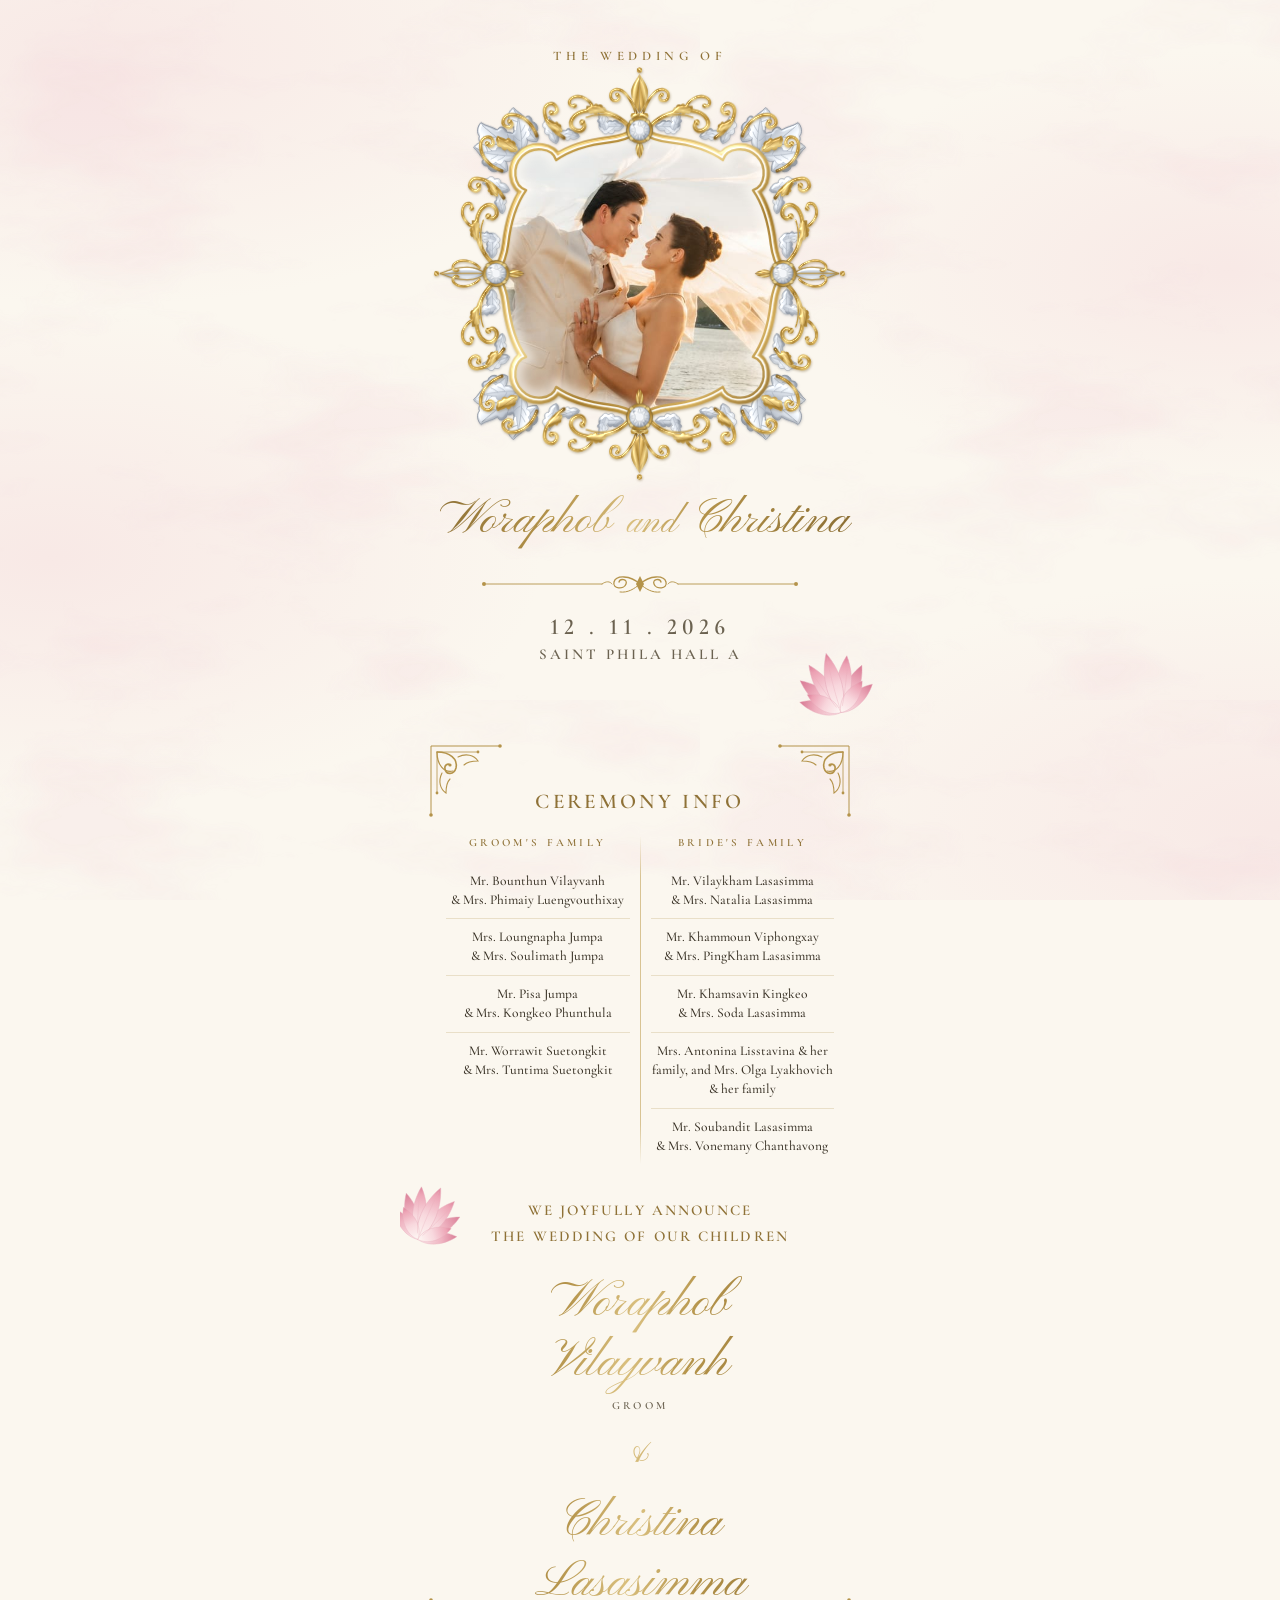
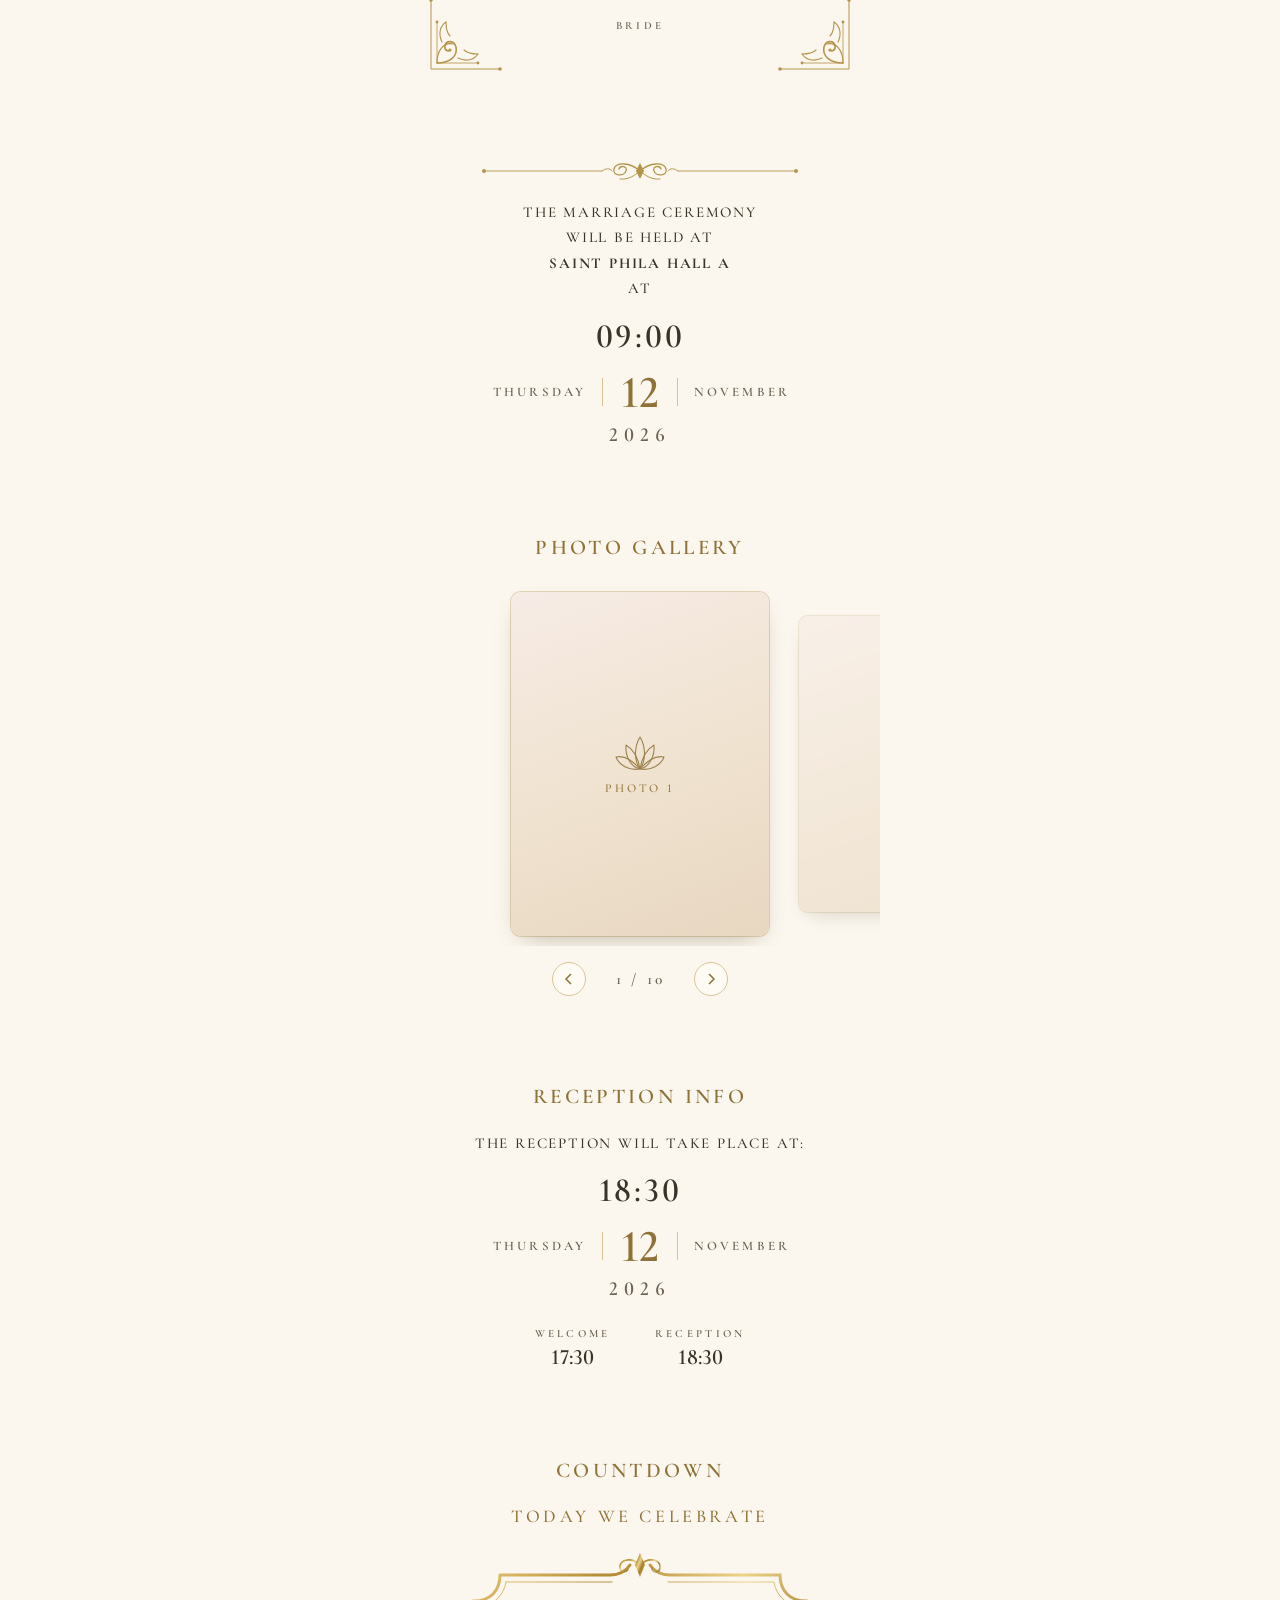
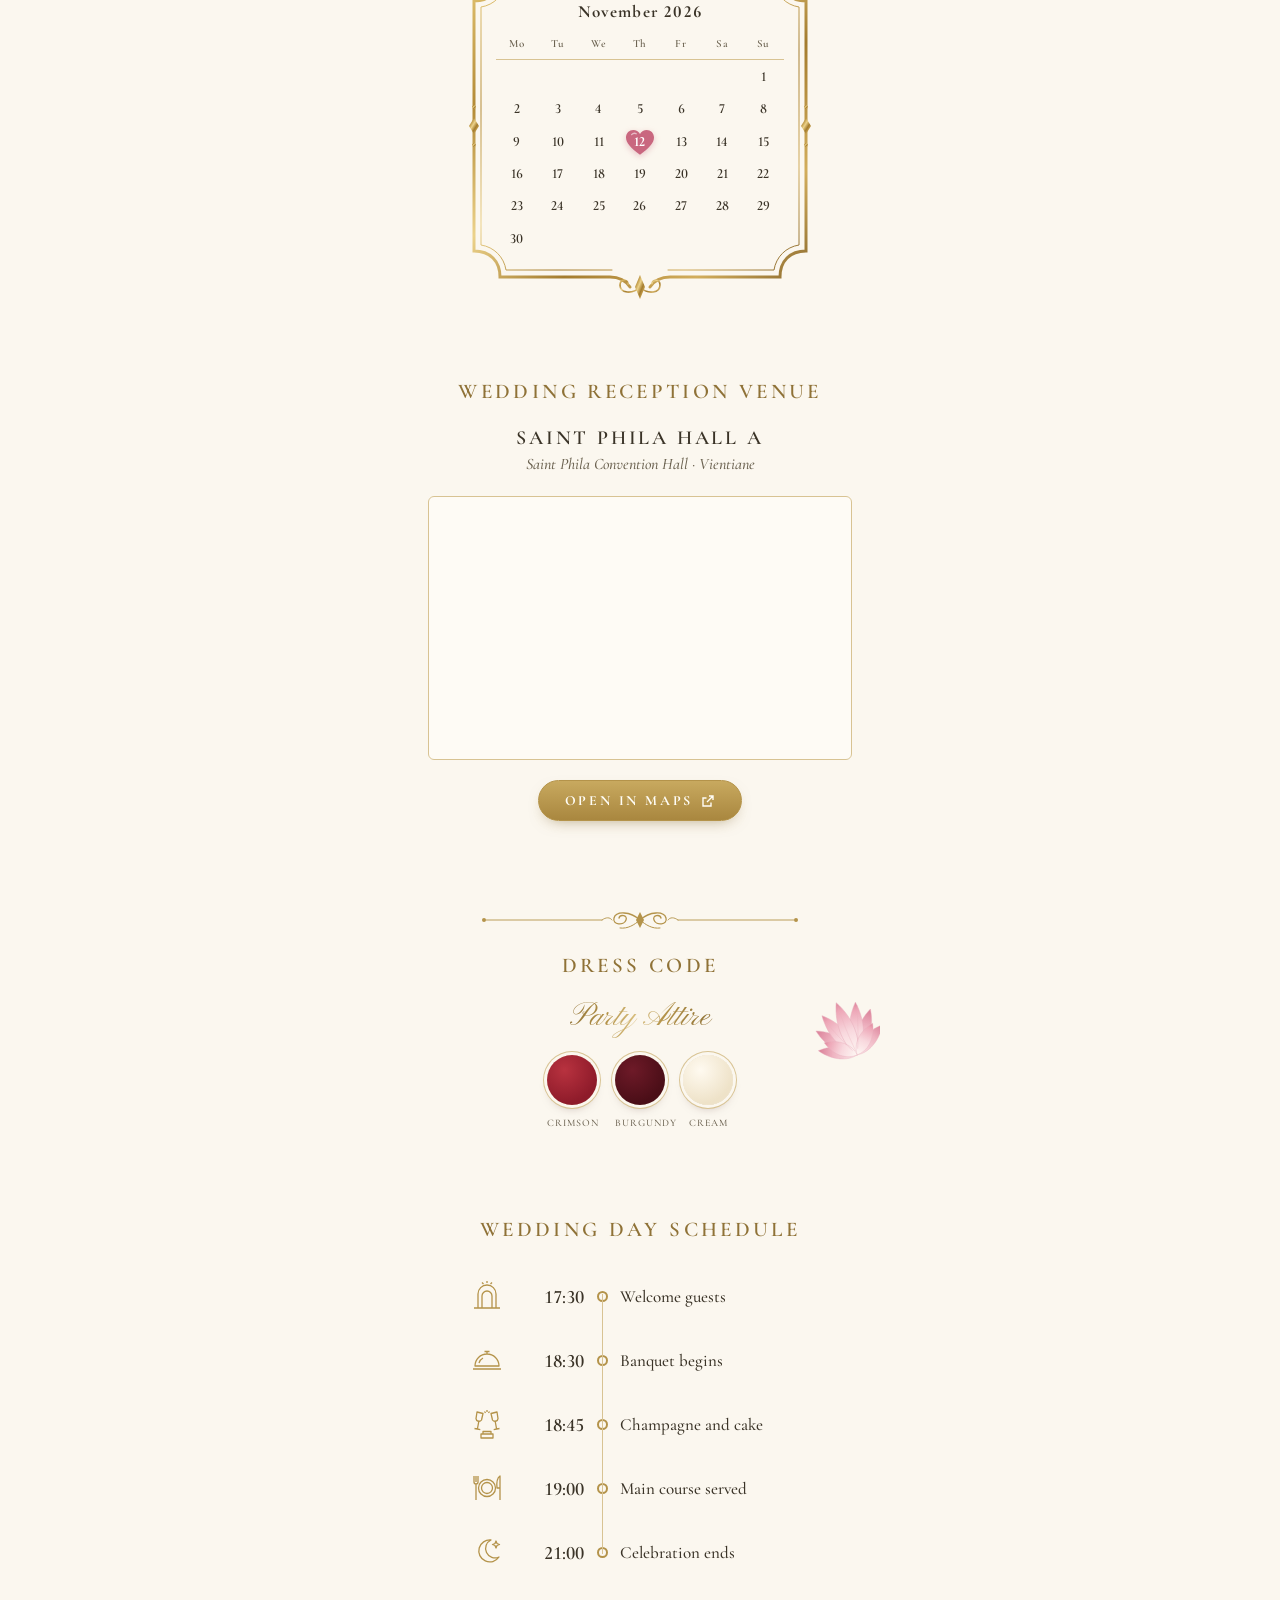
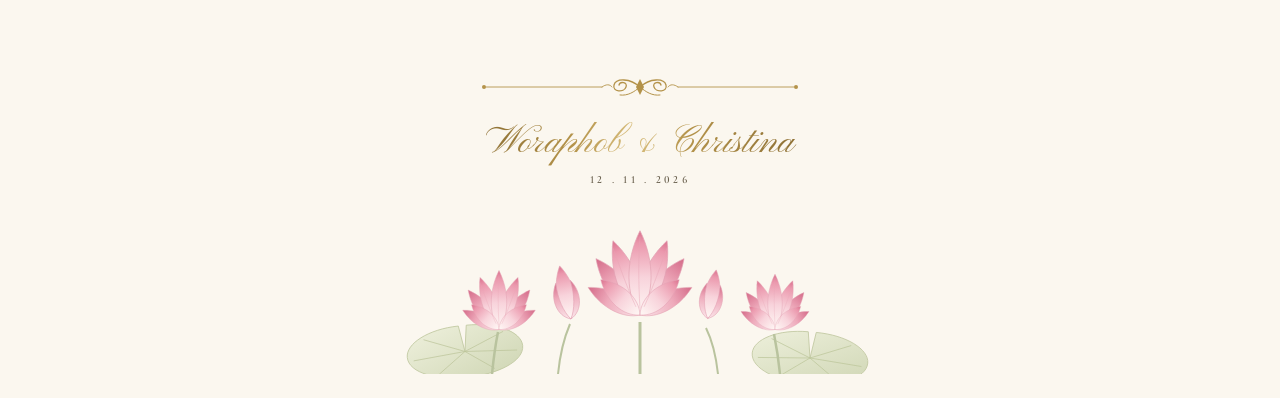
==== invitation.html @ e035a431 "Wedding e-invitation: 3D envelope landing page and invitation Co-Authored-By: Claude Opus 5.5 <norep" ====
<!DOCTYPE html>
<html lang="en">

<head>
  <meta charset="UTF-8">
  <meta name="viewport" content="width=device-width, initial-scale=1, viewport-fit=cover">
  <title>Woraphob &amp; Christina</title>
  <meta name="description"
    content="The wedding of Woraphob & Christina — Thursday, 12 November 2026, Saint Phila Hall A.">
  <link rel="preconnect" href="https://fonts.googleapis.com">
  <link rel="preconnect" href="https://fonts.gstatic.com" crossorigin>
  <link
    href="https://fonts.googleapis.com/css2?family=Pinyon+Script&family=Cormorant+Garamond:ital,wght@0,400;0,500;0,600;0,700;1,500&display=swap"
    rel="stylesheet">
  <style>
    /* =========================================================
     Palette — from the blueprint. To make the card pinker or
     calmer later, adjust the three --pink tokens only.
     ========================================================= */
    :root {
      --ivory: #fbf7ef;
      --gold: #b4934a;
      --gold-dark: #8f7237;
      --gold-light: #d8c393;
      --ink: #3a3327;
      --ink-soft: #6b6250;
      --hairline: #e9dfc8;
      --gem: #f3f1ec;

      --pink: #e7a3b3;
      /* lotus / heart accent */
      --pink-deep: #c9677f;
      --pink-wash: rgba(240, 196, 206, 0.28);
      /* background watercolor */

      --script: 'Pinyon Script', cursive;
      --serif: 'Cormorant Garamond', Georgia, serif;
      color-scheme: light;
    }

    * {
      box-sizing: border-box;
    }

    html {
      -webkit-text-size-adjust: 100%;
    }

    html,
    body {
      margin: 0;
      padding: 0;
    }

    body {
      font-family: var(--serif);
      font-weight: 500;
      font-variant-numeric: lining-nums;
      color: var(--ink);
      background-color: var(--ivory);
      /* faint pink marble / watercolor */
      background-image:
        radial-gradient(60% 40% at 8% 6%, var(--pink-wash), transparent 70%),
        radial-gradient(50% 35% at 96% 30%, var(--pink-wash), transparent 70%),
        radial-gradient(55% 40% at 4% 62%, var(--pink-wash), transparent 70%),
        radial-gradient(60% 40% at 100% 92%, var(--pink-wash), transparent 70%),
        url("data:image/svg+xml,%3Csvg xmlns='http://www.w3.org/2000/svg' width='700' height='700'%3E%3Cfilter id='m'%3E%3CfeTurbulence type='fractalNoise' baseFrequency='.0045 .011' numOctaves='5' seed='11'/%3E%3CfeColorMatrix values='0 0 0 0 .86 0 0 0 0 .62 0 0 0 0 .68 0 0 0 -3.2 1.62'/%3E%3C/filter%3E%3Crect width='100%25' height='100%25' filter='url(%23m)' opacity='.22'/%3E%3C/svg%3E");
      background-attachment: fixed;
      overflow-x: hidden;
    }

    .card {
      position: relative;
      width: 100%;
      max-width: 480px;
      margin: 0 auto;
      padding: calc(40px + env(safe-area-inset-top, 0px)) 20px calc(24px + env(safe-area-inset-bottom, 0px));
      text-align: center;
      overflow: hidden;
    }

    section {
      position: relative;
      padding: 44px 0;
    }

    p {
      margin: 0;
    }

    /* ---------- shared type ---------- */
    .sec-title {
      margin: 0 0 22px;
      font-family: var(--serif);
      font-weight: 600;
      font-size: clamp(18px, 5.2vw, 21px);
      letter-spacing: 0.16em;
      text-transform: uppercase;
      color: var(--gold-dark);
    }

    .script {
      font-family: var(--script);
      font-weight: 400;
      color: var(--gold-dark);
      background: linear-gradient(100deg, #8a6d33 0%, #b4934a 30%, #d9bf7e 48%, #b4934a 64%, #8a6d33 100%);
      -webkit-background-clip: text;
      background-clip: text;
      -webkit-text-fill-color: transparent;
      padding: 0.08em 0.25em;
      /* room for swashes so they aren't clipped */
    }

    .label {
      font-size: 11px;
      font-weight: 600;
      letter-spacing: 0.3em;
      text-transform: uppercase;
      color: var(--ink-soft);
    }

    .body-caps {
      font-size: 15px;
      line-height: 1.7;
      letter-spacing: 0.12em;
      text-transform: uppercase;
      color: var(--ink);
    }

    /* ---------- ornament: divider ---------- */
    .divider {
      display: block;
      width: min(100%, 320px);
      height: 22px;
      margin: 18px auto;
      color: var(--gold);
    }

    /* ---------- lotus decorations ---------- */
    .lotus {
      position: absolute;
      pointer-events: none;
      z-index: 0;
    }

    section>*:not(.lotus) {
      position: relative;
      z-index: 1;
    }

    /* =========================================================
     1. HERO
     ========================================================= */
    .hero {
      padding-top: 8px;
      padding-bottom: 36px;
    }

    .eyebrow {
      font-size: 13px;
      font-weight: 600;
      letter-spacing: 0.36em;
      color: var(--gold-dark);
      margin-bottom: 6px;
    }

    .frame-wrap {
      position: relative;
      width: min(96%, 420px);
      margin: 0 auto;
      aspect-ratio: 1 / 1;
    }

    .frame-svg {
      display: block;
      width: 100%;
      height: 100%;
      overflow: visible;
    }

    .hero-names {
      margin: 10px 0 0;
      font-size: clamp(30px, 8.7vw, 48px);
      line-height: 1.25;
      white-space: nowrap;
    }

    .hero-names .and {
      font-size: 0.78em;
      padding: 0 0.1em;
    }

    .hero-date {
      font-size: 23px;
      font-weight: 600;
      letter-spacing: 0.22em;
      color: var(--ink-soft);
    }

    .hero-venue {
      margin-top: 4px;
      font-size: 15px;
      font-weight: 600;
      letter-spacing: 0.2em;
      color: var(--ink-soft);
    }

    /* =========================================================
     2. CEREMONY INFO
     ========================================================= */
    .framed {
      position: relative;
      padding: 46px 18px 40px;
    }

    .framed .corner {
      position: absolute;
      width: 74px;
      height: 74px;
      color: var(--gold);
    }

    .framed .corner.tl {
      top: 0;
      left: 0;
    }

    .framed .corner.tr {
      top: 0;
      right: 0;
      transform: scaleX(-1);
    }

    .framed .corner.bl {
      bottom: 0;
      left: 0;
      transform: scaleY(-1);
    }

    .framed .corner.br {
      bottom: 0;
      right: 0;
      transform: scale(-1, -1);
    }

    .parents {
      display: grid;
      grid-template-columns: 1fr 1px 1fr;
      gap: 0 10px;
      text-align: center;
      margin-top: 6px;
    }

    .parents .rule {
      background: linear-gradient(transparent, var(--gold-light) 12%, var(--gold-light) 88%, transparent);
    }

    .parents .side-label {
      margin-bottom: 14px;
      color: var(--gold-dark);
    }

    .parents ul {
      list-style: none;
      margin: 0;
      padding: 0;
    }

    .parents li {
      font-size: 13.5px;
      line-height: 1.4;
      color: var(--ink);
      padding: 9px 0;
    }

    .parents li+li {
      border-top: 1px solid var(--hairline);
    }

    .announce {
      margin: 34px auto 6px;
      max-width: 300px;
      font-size: 15px;
      font-weight: 600;
      letter-spacing: 0.14em;
      line-height: 1.7;
      color: var(--gold-dark);
    }

    .couple-name {
      display: inline-block;
      margin-top: 14px;
      font-size: clamp(38px, 11vw, 50px);
      line-height: 1.2;
    }

    .couple-role {
      margin-top: 2px;
    }

    .couple-amp {
      display: block;
      margin: 16px 0 0;
      font-size: 40px;
      line-height: 1;
    }

    /* =========================================================
     3 & 5. CEREMONY / RECEPTION TIMES
     ========================================================= */
    .big-time {
      margin: 14px 0 12px;
      font-size: 34px;
      font-weight: 600;
      letter-spacing: 0.08em;
      color: var(--ink);
      font-variant-numeric: lining-nums;
    }

    .date-row {
      display: grid;
      grid-template-columns: 1fr auto 1fr;
      align-items: center;
      max-width: 320px;
      margin: 0 auto;
    }

    .date-row .dow,
    .date-row .mon {
      font-size: 13px;
      font-weight: 600;
      letter-spacing: 0.24em;
      color: var(--ink-soft);
      padding: 6px 0;
    }

    .date-row .dow {
      text-align: right;
      padding-right: 16px;
      border-right: 1px solid var(--gold-light);
    }

    .date-row .mon {
      text-align: left;
      padding-left: 16px;
      border-left: 1px solid var(--gold-light);
    }

    .date-row .day {
      font-size: 46px;
      font-weight: 600;
      line-height: 1;
      padding: 0 18px;
      color: var(--gold-dark);
    }

    .year {
      margin-top: 8px;
      font-size: 20px;
      font-weight: 600;
      letter-spacing: 0.3em;
      color: var(--ink-soft);
    }

    .mini-sched {
      display: flex;
      justify-content: center;
      gap: 44px;
      margin-top: 26px;
    }

    .mini-sched .t {
      margin-top: 4px;
      font-size: 22px;
      font-weight: 600;
      color: var(--ink);
    }

    /* =========================================================
     4. PHOTO GALLERY
     ========================================================= */
    .gallery {
      --sw: min(60vw, 270px);
      margin: 0 -20px;
    }

    .g-track {
      display: flex;
      overflow-x: auto;
      scroll-snap-type: x mandatory;
      padding: 10px calc(50% - var(--sw) / 2);
      scrollbar-width: none;
      -webkit-overflow-scrolling: touch;
    }

    .g-track::-webkit-scrollbar {
      display: none;
    }

    .g-slide {
      flex: 0 0 var(--sw);
      scroll-snap-align: center;
      padding: 0 6px;
      transition: transform 0.25s ease-out, opacity 0.25s ease-out;
      will-change: transform;
    }

    .g-photo {
      position: relative;
      aspect-ratio: 3 / 4;
      border-radius: 10px;
      overflow: hidden;
      background: linear-gradient(160deg, #f7ece6 0%, #efe2cf 55%, #e8d7c1 100%);
      box-shadow: 0 10px 24px -12px rgba(90, 70, 30, 0.45), 0 0 0 1px rgba(180, 147, 74, 0.35);
    }

    .g-photo img {
      position: absolute;
      inset: 0;
      width: 100%;
      height: 100%;
      object-fit: cover;
    }

    .g-ph {
      position: absolute;
      inset: 0;
      display: flex;
      flex-direction: column;
      align-items: center;
      justify-content: center;
      gap: 8px;
      color: var(--gold-dark);
      font-size: 12px;
      letter-spacing: 0.24em;
      text-transform: uppercase;
    }

    .g-ph svg {
      width: 54px;
      height: 40px;
      opacity: 0.85;
    }

    .g-nav {
      display: flex;
      align-items: center;
      justify-content: center;
      gap: 22px;
      margin-top: 16px;
    }

    .g-count {
      min-width: 64px;
      font-size: 15px;
      font-weight: 600;
      letter-spacing: 0.18em;
      color: var(--ink-soft);
      font-variant-numeric: tabular-nums;
    }

    .g-btn {
      width: 34px;
      height: 34px;
      border-radius: 50%;
      border: 1px solid var(--gold-light);
      background: rgba(255, 253, 248, 0.7);
      color: var(--gold-dark);
      display: inline-flex;
      align-items: center;
      justify-content: center;
      cursor: pointer;
      padding: 0;
    }

    .g-btn:hover {
      border-color: var(--gold);
    }

    .g-btn svg {
      width: 14px;
      height: 14px;
    }

    /* =========================================================
     6. COUNTDOWN + CALENDAR
     ========================================================= */
    .countdown {
      display: flex;
      justify-content: center;
      gap: 10px;
      margin: 4px 0 34px;
    }

    .countdown .unit {
      position: relative;
      min-width: 66px;
      padding: 12px 4px 10px;
      border: 1px solid var(--gold-light);
      background: rgba(255, 253, 248, 0.65);
    }

    .countdown .unit::before,
    .countdown .unit::after {
      content: "";
      position: absolute;
      width: 7px;
      height: 7px;
      border: 1px solid var(--gold);
    }

    .countdown .unit::before {
      top: -3px;
      left: -3px;
      border-width: 1px 0 0 1px;
    }

    .countdown .unit::after {
      bottom: -3px;
      right: -3px;
      border-width: 0 1px 1px 0;
    }

    .countdown .num {
      font-size: 30px;
      font-weight: 600;
      line-height: 1.1;
      color: var(--ink);
      font-variant-numeric: tabular-nums lining-nums;
    }

    .countdown .unit .label {
      font-size: 10px;
      letter-spacing: 0.2em;
      margin-top: 2px;
    }

    .countdown-done {
      font-size: 18px;
      letter-spacing: 0.2em;
      color: var(--gold-dark);
    }

    .cal-frame {
      position: relative;
      width: min(100%, 360px);
      margin: 0 auto;
      aspect-ratio: 360 / 330;
    }

    .cal-frame>svg {
      position: absolute;
      inset: 0;
      width: 100%;
      height: 100%;
      overflow: visible;
    }

    .cal {
      position: absolute;
      inset: 12% 10% 11%;
      display: flex;
      flex-direction: column;
    }

    .cal-month {
      font-size: 17px;
      font-weight: 700;
      letter-spacing: 0.08em;
      color: var(--ink);
      margin-bottom: 6px;
    }

    .cal-grid {
      flex: 1;
      display: grid;
      grid-template-columns: repeat(7, 1fr);
      grid-auto-rows: 1fr;
      align-items: center;
      font-size: 14px;
      font-weight: 600;
      color: var(--ink);
      font-variant-numeric: lining-nums;
    }

    .cal-grid .dh {
      font-size: 11px;
      letter-spacing: 0.06em;
      color: var(--ink-soft);
      align-self: stretch;
      display: flex;
      align-items: center;
      justify-content: center;
      border-bottom: 1.5px solid var(--gold-light);
    }

    .cal-grid .d {
      position: relative;
      line-height: 1;
      z-index: 0;
    }

    .cal-grid .d.wed {
      color: #fff;
      font-weight: 700;
    }

    .cal-grid .d.wed svg {
      position: absolute;
      left: 50%;
      top: 50%;
      width: 30px;
      height: 28px;
      transform: translate(-50%, -48%);
      z-index: -1;
      filter: drop-shadow(0 2px 3px rgba(201, 103, 127, 0.35));
    }

    /* =========================================================
     7. VENUE
     ========================================================= */
    .venue-name {
      font-size: 20px;
      font-weight: 600;
      letter-spacing: 0.14em;
      color: var(--ink);
    }

    .venue-sub {
      margin-top: 4px;
      font-size: 16px;
      color: var(--ink-soft);
      font-style: italic;
    }

    .map {
      position: relative;
      margin: 22px auto 0;
      padding: 6px;
      border: 1px solid var(--gold-light);
      background: rgba(255, 253, 248, 0.7);
      border-radius: 6px;
    }

    .map iframe {
      display: block;
      width: 100%;
      height: 250px;
      border: 0;
      border-radius: 3px;
      filter: saturate(0.85) sepia(0.08);
    }

    .btn {
      display: inline-flex;
      align-items: center;
      gap: 8px;
      margin-top: 20px;
      padding: 11px 26px;
      border-radius: 999px;
      border: 1px solid var(--gold);
      background: linear-gradient(180deg, #c8a95f, #a9873f);
      color: #fffdf6;
      font-family: var(--serif);
      font-size: 14px;
      font-weight: 700;
      letter-spacing: 0.2em;
      text-transform: uppercase;
      text-decoration: none;
      box-shadow: 0 6px 16px -8px rgba(120, 90, 30, 0.6);
    }

    .btn svg {
      width: 14px;
      height: 14px;
    }

    .btn:hover {
      filter: brightness(1.05);
    }

    /* =========================================================
     8. DRESS CODE
     ========================================================= */
    .attire {
      display: inline-block;
      font-size: 32px;
      margin-top: -6px;
    }

    .swatches {
      display: flex;
      justify-content: center;
      gap: 18px;
      margin-top: 16px;
    }

    .swatch {
      width: 50px;
      height: 50px;
      border-radius: 50%;
      box-shadow: 0 0 0 3px var(--ivory), 0 0 0 4px var(--gold-light), 0 6px 12px -6px rgba(60, 20, 20, 0.5);
    }

    .swatch-names {
      display: flex;
      justify-content: center;
      gap: 18px;
      margin-top: 12px;
    }

    .swatch-names span {
      width: 50px;
      font-size: 10px;
      letter-spacing: 0.1em;
      color: var(--ink-soft);
      text-transform: uppercase;
    }

    /* =========================================================
     9. SCHEDULE
     ========================================================= */
    .timeline {
      list-style: none;
      margin: 8px auto 0;
      padding: 0;
      max-width: 340px;
      position: relative;
    }

    .timeline::before {
      content: "";
      position: absolute;
      left: 132px;
      top: 30px;
      bottom: 30px;
      width: 1px;
      background: var(--gold-light);
    }

    .timeline li {
      display: grid;
      grid-template-columns: 44px 70px 36px 1fr;
      align-items: center;
      min-height: 64px;
      text-align: left;
    }

    .timeline .ico {
      width: 34px;
      height: 34px;
      color: var(--gold);
    }

    .timeline .tm {
      font-size: 19px;
      font-weight: 600;
      color: var(--ink);
      text-align: right;
      font-variant-numeric: lining-nums tabular-nums;
    }

    .timeline .dot {
      justify-self: center;
      width: 11px;
      height: 11px;
      border-radius: 50%;
      background: var(--ivory);
      border: 2px solid var(--gold);
      box-shadow: 0 0 0 3px var(--ivory);
    }

    .timeline .what {
      font-size: 17px;
      line-height: 1.25;
      color: var(--ink);
    }

    /* =========================================================
     FOOTER
     ========================================================= */
    .closing {
      padding: 30px 0 0;
    }

    .closing .script {
      display: inline-block;
      font-size: 38px;
    }

    .closing .foot-date {
      margin-top: 2px;
    }

    .lotus-row {
      display: block;
      width: calc(100% + 40px);
      margin: 18px -20px 0;
      height: auto;
    }

    /* =========================================================
     Load-in motion: frame draws in, then names fade up.
     ========================================================= */
    .band-draw {
      stroke-dasharray: 1;
      stroke-dashoffset: 1;
      animation: draw 1.7s cubic-bezier(.55, .1, .35, 1) 0.2s forwards;
    }

    .fr-photo {
      opacity: 0;
      animation: fadeIn 1s ease-out 0.9s forwards;
    }

    .fr-orn,
    .fr-silver {
      opacity: 0;
      transform-origin: 210px 210px;
      animation: ornIn 1.1s cubic-bezier(.2, .7, .3, 1) 1.2s forwards;
    }

    .fr-gems {
      opacity: 0;
      animation: fadeIn 0.8s ease-out 1.7s forwards;
    }

    .eyebrow {
      opacity: 0;
      animation: fadeIn 1s ease-out 0.1s forwards;
    }

    .hero-names {
      opacity: 0;
      animation: riseIn 1.1s ease-out 2.1s forwards;
    }

    .hero .divider,
    .hero-date,
    .hero-venue {
      opacity: 0;
      animation: riseIn 1s ease-out 2.45s forwards;
    }

    @keyframes draw {
      to {
        stroke-dashoffset: 0;
      }
    }

    @keyframes fadeIn {
      to {
        opacity: 1;
      }
    }

    @keyframes ornIn {
      from {
        opacity: 0;
        transform: scale(0.965);
      }

      to {
        opacity: 1;
        transform: scale(1);
      }
    }

    @keyframes riseIn {
      from {
        opacity: 0;
        transform: translateY(12px);
      }

      to {
        opacity: 1;
        transform: none;
      }
    }

    @media (prefers-reduced-motion: reduce) {

      .band-draw,
      .fr-photo,
      .fr-orn,
      .fr-silver,
      .fr-gems,
      .eyebrow,
      .hero-names,
      .hero .divider,
      .hero-date,
      .hero-venue {
        animation: none !important;
        opacity: 1 !important;
        stroke-dashoffset: 0 !important;
        transform: none !important;
      }

      .g-slide {
        transition: none;
      }
    }

    @media (min-width: 481px) {
      .card {
        padding-left: 28px;
        padding-right: 28px;
      }

      .gallery {
        margin: 0 -28px;
      }

      .lotus-row {
        width: calc(100% + 56px);
        margin: 18px -28px 0;
      }
    }
  </style>
</head>

<body>

  <!-- ============ Shared SVG symbols ============ -->
  <svg width="0" height="0" style="position:absolute" aria-hidden="true" focusable="false">
    <defs>
      <linearGradient id="gGold" x1="0" y1="0" x2="1" y2="1">
        <stop offset="0" stop-color="#e6c877" />
        <stop offset=".22" stop-color="#b38a36" />
        <stop offset=".42" stop-color="#ecd28a" />
        <stop offset=".62" stop-color="#a47c2e" />
        <stop offset=".82" stop-color="#d2ad5c" />
        <stop offset="1" stop-color="#86652a" />
      </linearGradient>
      <linearGradient id="gPetal" x1="0" y1="1" x2="0" y2="0">
        <stop offset="0" stop-color="#fff8f5" />
        <stop offset=".45" stop-color="#f8d3db" />
        <stop offset=".85" stop-color="#eb98ad" />
        <stop offset="1" stop-color="#d9708d" />
      </linearGradient>
      <linearGradient id="gPetalBack" x1="0" y1="1" x2="0" y2="0">
        <stop offset="0" stop-color="#fbe6ea" />
        <stop offset=".6" stop-color="#eeaabb" />
        <stop offset="1" stop-color="#d46a88" />
      </linearGradient>
      <linearGradient id="gPad" x1="0" y1="0" x2="1" y2="1">
        <stop offset="0" stop-color="#eef0dc" />
        <stop offset="1" stop-color="#cfd6b4" />
      </linearGradient>

      <path id="petal" d="M0 0 C-17 -20 -19 -58 0 -92 C19 -58 17 -20 0 0 Z" />

      <!-- Pink lotus flower, base at (0,0) -->
      <symbol id="lotus" viewBox="-110 -120 220 130" overflow="visible">
        <g stroke="#e3a2b3" stroke-width=".8">
          <use href="#petal" fill="url(#gPetalBack)" transform="rotate(-62) scale(.8 .78)" />
          <use href="#petal" fill="url(#gPetalBack)" transform="rotate(62) scale(.8 .78)" />
          <use href="#petal" fill="url(#gPetalBack)" transform="rotate(-38) scale(.9 .95)" />
          <use href="#petal" fill="url(#gPetalBack)" transform="rotate(38) scale(.9 .95)" />
          <use href="#petal" fill="url(#gPetal)" transform="rotate(-20) scale(.95 1.05)" />
          <use href="#petal" fill="url(#gPetal)" transform="rotate(20) scale(.95 1.05)" />
          <use href="#petal" fill="url(#gPetal)" transform="scale(1 1.12)" />
          <use href="#petal" fill="url(#gPetal)" transform="rotate(-48) scale(.85 .7)" />
          <use href="#petal" fill="url(#gPetal)" transform="rotate(48) scale(.85 .7)" />
        </g>
        <g fill="none" stroke="#e7a6b6" stroke-width=".7" opacity=".8">
          <path d="M0 -8 C-2 -40 -2 -70 0 -96" />
          <path d="M-5 -10 C-18 -38 -26 -64 -34 -84" />
          <path d="M5 -10 C18 -38 26 -64 34 -84" />
        </g>
      </symbol>

      <!-- Lotus bud -->
      <symbol id="bud" viewBox="-30 -80 60 84" overflow="visible">
        <path d="M0 0 C-15 -16 -16 -48 0 -74 C16 -48 15 -16 0 0 Z" fill="url(#gPetal)" stroke="#e3a2b3"
          stroke-width=".8" />
        <path d="M0 0 C-19 -8 -22 -34 -10 -52 C-12 -30 -8 -12 0 0 Z" fill="url(#gPetalBack)" stroke="#e3a2b3"
          stroke-width=".8" />
        <path d="M0 0 C19 -8 22 -34 10 -52 C12 -30 8 -12 0 0 Z" fill="url(#gPetalBack)" stroke="#e3a2b3"
          stroke-width=".8" />
      </symbol>

      <!-- Lotus pad -->
      <symbol id="pad" viewBox="-60 -30 120 60" overflow="visible">
        <path d="M0 0 L4 -26 C34 -26 58 -14 58 0 C58 16 30 26 0 26 C-30 26 -58 16 -58 0 C-58 -14 -34 -26 -4 -26 Z"
          fill="url(#gPad)" stroke="#bfc79f" stroke-width=".8" />
        <g stroke="#bcc59a" stroke-width=".7" fill="none">
          <path d="M0 0 L40 -16 M0 0 L52 4 M0 0 L28 20 M0 0 L-28 20 M0 0 L-52 4 M0 0 L-40 -16" />
        </g>
      </symbol>

      <!-- Section corner flourish (top-left orientation) -->
      <symbol id="corner" viewBox="0 0 74 74">
        <g fill="none" stroke="currentColor" stroke-linecap="round">
          <path d="M3 72 V3 H72" stroke-width="1" />
          <path d="M9 50 V9 H50" stroke-width=".8" />
          <path d="M9 9 C22 9 30 16 28 25 C26 32 18 32 17 26 C16 22 20 20 22 22" stroke-width="1.6" />
          <path d="M9 9 C9 22 16 30 25 28" stroke-width="1.2" />
          <path d="M30 14 C38 10 46 12 50 18 C46 18 40 18 36 22" stroke-width="1.1" />
          <path d="M14 30 C10 38 12 46 18 50 C18 46 18 40 22 36" stroke-width="1.1" />
        </g>
        <g fill="currentColor">
          <circle cx="72" cy="3" r="1.8" />
          <circle cx="3" cy="72" r="1.8" />
          <circle cx="50" cy="9" r="1.4" />
          <circle cx="9" cy="50" r="1.4" />
          <circle cx="22" cy="22" r="1.6" />
        </g>
      </symbol>

      <!-- Divider with central knot ornament -->
      <symbol id="divider" viewBox="0 0 320 22">
        <g fill="none" stroke="currentColor" stroke-linecap="round">
          <path d="M6 11 H122" stroke-width=".9" />
          <path d="M198 11 H314" stroke-width=".9" />
          <path d="M160 11 C150 2 136 2 134 9 C132 16 144 17 146 11 C148 6 140 5 139 9" stroke-width="1.3" />
          <path d="M160 11 C170 2 184 2 186 9 C188 16 176 17 174 11 C172 6 180 5 181 9" stroke-width="1.3" />
          <path d="M160 11 C154 16 148 20 140 19" stroke-width="1" />
          <path d="M160 11 C166 16 172 20 180 19" stroke-width="1" />
          <path d="M122 11 C126 8 130 8 132 11" stroke-width=".9" />
          <path d="M198 11 C194 8 190 8 188 11" stroke-width=".9" />
        </g>
        <g fill="currentColor">
          <path d="M160 3 L164 11 L160 19 L156 11 Z" />
          <circle cx="4" cy="11" r="2" />
          <circle cx="316" cy="11" r="2" />
        </g>
      </symbol>

      <!-- Placeholder lotus line icon -->
      <symbol id="lotusLine" viewBox="0 0 54 40">
        <g fill="none" stroke="currentColor" stroke-width="1.1" stroke-linejoin="round">
          <path d="M27 36 C21 28 21 14 27 4 C33 14 33 28 27 36 Z" />
          <path d="M27 36 C18 34 12 24 13 12 C20 16 25 24 27 36" />
          <path d="M27 36 C36 34 42 24 41 12 C34 16 29 24 27 36" />
          <path d="M27 36 C16 38 6 32 3 24 C12 22 20 28 27 36" />
          <path d="M27 36 C38 38 48 32 51 24 C42 22 34 28 27 36" />
        </g>
      </symbol>

      <symbol id="heart" viewBox="0 0 32 30">
        <path
          d="M16 28 C6 21 1 15 1 9.5 C1 4.8 4.6 1.5 8.8 1.5 C11.8 1.5 14.4 3.2 16 5.8 C17.6 3.2 20.2 1.5 23.2 1.5 C27.4 1.5 31 4.8 31 9.5 C31 15 26 21 16 28 Z"
          fill="var(--pink-deep)" />
        <path d="M7 6.5 C8.5 5 10.5 4.8 12 5.6" fill="none" stroke="#fff" stroke-opacity=".55" stroke-width="1.4"
          stroke-linecap="round" />
      </symbol>
    </defs>
  </svg>

  <main class="card">

    <!-- ================= 1. HEADER ================= -->
    <section class="hero" aria-label="The wedding of Woraphob and Christina">
      <p class="eyebrow">THE WEDDING OF</p>

      <div class="frame-wrap">
        <svg class="frame-svg" viewBox="0 0 420 420" role="img"
          aria-label="Woraphob and Christina in an ornate gold frame">
          <defs>
            <radialGradient id="gStone" cx=".38" cy=".32" r=".75">
              <stop offset="0" stop-color="#ffffff" />
              <stop offset=".35" stop-color="#eef1f5" />
              <stop offset=".72" stop-color="#bfc6cf" />
              <stop offset="1" stop-color="#858e9b" />
            </radialGradient>
            <linearGradient id="gSilver" x1="0" y1="0" x2="0" y2="1">
              <stop offset="0" stop-color="#f7f8fa" />
              <stop offset=".35" stop-color="#d3d8de" />
              <stop offset="1" stop-color="#8f97a3" />
            </linearGradient>

            <!-- metallic bevel for the gold -->
            <filter id="fGold" x="-15%" y="-15%" width="130%" height="130%" color-interpolation-filters="sRGB">
              <feGaussianBlur in="SourceAlpha" stdDeviation="1" result="blur" />
              <feSpecularLighting in="blur" surfaceScale="2.4" specularConstant=".9" specularExponent="22"
                lighting-color="#fffae6" result="spec">
                <feDistantLight azimuth="235" elevation="48" />
              </feSpecularLighting>
              <feComposite in="spec" in2="SourceAlpha" operator="in" result="specIn" />
              <feComposite in="SourceGraphic" in2="specIn" operator="arithmetic" k1="0" k2="1" k3=".45" k4="0"
                result="lit" />
              <feDropShadow in="lit" dx=".5" dy="1.2" stdDeviation="1" flood-color="#6a4e1c" flood-opacity=".38" />
            </filter>
            <filter id="fSilver" x="-15%" y="-15%" width="130%" height="130%" color-interpolation-filters="sRGB">
              <feGaussianBlur in="SourceAlpha" stdDeviation=".9" result="blur" />
              <feSpecularLighting in="blur" surfaceScale="2" specularConstant=".8" specularExponent="14"
                lighting-color="#ffffff" result="spec">
                <feDistantLight azimuth="235" elevation="50" />
              </feSpecularLighting>
              <feComposite in="spec" in2="SourceAlpha" operator="in" result="specIn" />
              <feComposite in="SourceGraphic" in2="specIn" operator="arithmetic" k1="0" k2="1" k3=".35" k4="0"
                result="lit" />
              <feDropShadow in="lit" dx=".4" dy="1" stdDeviation=".9" flood-color="#5d6470" flood-opacity=".3" />
            </filter>
            <filter id="fGlow" x="-10%" y="-10%" width="120%" height="120%">
              <feGaussianBlur stdDeviation="5" />
            </filter>

            <!-- photo opening: four arches with pointed peaks, joined by diagonal lobes -->
            <path id="pOpen" pathLength="1"
              d="M210,64 C202,69 192,73 180,74.5 C158,77 138,83 124,93 C120,80 100,78 89,89 C78,100 80,120 93,124 C83,138 77,158 74.5,180 C73,192 69,202 64,210 C69,218 73,228 74.5,240 C77,262 83,282 93,296 C80,300 78,320 89,331 C100,342 120,340 124,327 C138,337 158,343 180,345.5 C192,347 202,351 210,356 C218,351 228,347 240,345.5 C262,343 282,337 296,327 C300,340 320,342 331,331 C342,320 340,300 327,296 C337,282 343,262 345.5,240 C347,228 351,218 356,210 C351,202 347,192 345.5,180 C343,158 337,138 327,124 C340,120 342,100 331,89 C320,78 300,80 296,93 C282,83 262,77 240,74.5 C228,73 218,69 210,64 Z" />
            <clipPath id="clipOpen">
              <path
                d="M210,64 C202,69 192,73 180,74.5 C158,77 138,83 124,93 C120,80 100,78 89,89 C78,100 80,120 93,124 C83,138 77,158 74.5,180 C73,192 69,202 64,210 C69,218 73,228 74.5,240 C77,262 83,282 93,296 C80,300 78,320 89,331 C100,342 120,340 124,327 C138,337 158,343 180,345.5 C192,347 202,351 210,356 C218,351 228,347 240,345.5 C262,343 282,337 296,327 C300,340 320,342 331,331 C342,320 340,300 327,296 C337,282 343,262 345.5,240 C347,228 351,218 356,210 C351,202 347,192 345.5,180 C343,158 337,138 327,124 C340,120 342,100 331,89 C320,78 300,80 296,93 C282,83 262,77 240,74.5 C228,73 218,69 210,64 Z" />
            </clipPath>

            <!-- acanthus leaf, base at 0,0 pointing +x -->
            <path id="pLeaf"
              d="M0,0 C4,-8 10,-12 16,-10 C16,-16 22,-19 27,-15 C29,-20 36,-20 38,-15 C42,-15 46,-10 46,-5 C40,-4 36,0 30,1 C32,5 28,9 22,6 C20,10 12,10 10,5 C6,6 2,4 0,0 Z" />
            <g id="leafS">
              <use href="#pLeaf" fill="url(#gSilver)" stroke="#8b93a0" stroke-width=".8" />
              <path
                d="M3,0 C14,-3 28,-5 44,-6 M16,-3 C18,-7 22,-10 25,-12 M26,-4 C29,-8 32,-11 35,-13 M14,-1 C16,2 18,4 21,5"
                fill="none" stroke="#858d99" stroke-width=".8" />
            </g>
            <g id="leafG">
              <use href="#pLeaf" fill="url(#gGold)" />
              <path d="M3,0 C14,-3 28,-5 44,-6" fill="none" stroke="#8a6b2f" stroke-width=".8" />
            </g>

            <!-- brilliant-cut stone in a gold setting -->
            <symbol id="gem" viewBox="-14 -14 28 28">
              <circle r="12.6" fill="url(#gGold)" stroke="#7a5f28" stroke-width=".6" />
              <g fill="#e7cf8c" stroke="#7a5f28" stroke-width=".4">
                <circle cx="7.6" cy="-7.6" r="2.3" />
                <circle cx="-7.6" cy="-7.6" r="2.3" />
                <circle cx="7.6" cy="7.6" r="2.3" />
                <circle cx="-7.6" cy="7.6" r="2.3" />
              </g>
              <circle r="9.8" fill="url(#gStone)" stroke="#6f7784" stroke-width=".5" />
              <path
                d="M9.6 0L4.25 1.76L6.79 6.79L1.76 4.25L0 9.6L-1.76 4.25L-6.79 6.79L-4.25 1.76L-9.6 0L-4.25 -1.76L-6.79 -6.79L-1.76 -4.25L0 -9.6L1.76 -4.25L6.79 -6.79L4.25 -1.76Z"
                fill="#ffffff" fill-opacity=".55" stroke="#8e96a2" stroke-width=".35" />
              <polygon points="4.25,1.76 1.76,4.25 -1.76,4.25 -4.25,1.76 -4.25,-1.76 -1.76,-4.25 1.76,-4.25 4.25,-1.76"
                fill="#f4f6f9" stroke="#9aa2ad" stroke-width=".4" />
              <g stroke="#ffffff" stroke-width=".4" stroke-opacity=".9">
                <path
                  d="M4.25 1.76L8.87 3.67M1.76 4.25L3.67 8.87M-1.76 4.25L-3.67 8.87M-4.25 1.76L-8.87 3.67M-4.25 -1.76L-8.87 -3.67M-1.76 -4.25L-3.67 -8.87M1.76 -4.25L3.67 -8.87M4.25 -1.76L8.87 -3.67" />
              </g>
              <path d="M3 5.5 L7 2 L5 7 Z M-6 -3 L-3 -6 L-7 -6 Z" fill="#7d8694" fill-opacity=".45" />
              <path d="M-3.4 -7.2 L-2.7 -4.6 L-0.2 -3.9 L-2.7 -3.2 L-3.4 -0.6 L-4.1 -3.2 L-6.6 -3.9 L-4.1 -4.6 Z"
                fill="#fff" />
            </symbol>

            <!-- ===== one quadrant of silver filigree (top-left), mirrored into four ===== -->
            <g id="silverQuad">
              <g transform="translate(210 210)">
                <g id="silverHalf">
                  <use href="#leafS" transform="translate(-106 -136) rotate(-118) scale(.92)" />
                  <use href="#leafS" transform="translate(-86 -134) rotate(-97) scale(.62)" />
                  <use href="#leafS" transform="translate(-16 -152) rotate(188) scale(.56)" />
                  <use href="#leafS" transform="translate(-62 -141) rotate(-156) scale(.5)" />
                  <use href="#leafS" transform="translate(-34 -148) rotate(-122) scale(.46) scale(1 -1)" />
                </g>
                <use href="#silverHalf" transform="matrix(0 1 1 0 0 0)" />
                <use href="#leafS" transform="translate(-124 -124) rotate(-135) scale(1.1)" />
                <use href="#leafS" transform="translate(-127 -121) rotate(-166) scale(.72)" />
                <use href="#leafS" transform="translate(-121 -127) rotate(-104) scale(.72) scale(1 -1)" />
                <!-- side tip spear (upper half; mirrored below) -->
                <path d="M-160 0 C-167 -8 -184 -9.5 -206 0 Z" fill="url(#gSilver)" stroke="#b08d44"
                  stroke-width="1.1" />
              </g>
            </g>

            <!-- ===== one quadrant of gold scrollwork (top-left), mirrored into four ===== -->
            <g id="goldQuad">
              <g transform="translate(210 210)">
                <g id="goldHalf" fill="none" stroke="url(#gGold)" stroke-linecap="round">
                  <!-- S1: large C-scroll sweeping from the gem and curling onto the band -->
                  <path
                    d="M-12 -153 C-22 -163 -38 -170 -54 -168 C-70 -166 -76 -153 -66 -148 C-58 -145 -54 -153 -59 -156"
                    stroke-width="4.2" />
                  <path d="M-20 -159 C-32 -165 -46 -165 -55 -161" stroke-width="1.4" />
                  <!-- S2: tendril curling up -->
                  <path d="M-46 -168 C-50 -179 -60 -185 -68 -182 C-75 -179 -73 -171 -67 -173" stroke-width="3" />
                  <!-- S3: scroll above the lobe -->
                  <path
                    d="M-78 -140 C-88 -146 -97 -156 -98 -166 C-99 -175 -90 -178 -86 -172 C-83 -167 -88 -163 -91 -166"
                    stroke-width="3.6" />
                  <!-- S4: curl beside the diagonal (pairs with its mirror) -->
                  <path
                    d="M-106 -142 C-110 -154 -120 -164 -132 -164 C-142 -164 -144 -152 -136 -151 C-131 -150 -130 -156 -134 -157"
                    stroke-width="3.4" />
                  <g fill="url(#gGold)" stroke="none">
                    <circle cx="-59" cy="-156" r="3" />
                    <circle cx="-67" cy="-173" r="2.4" />
                    <circle cx="-91" cy="-166" r="2.7" />
                    <circle cx="-134" cy="-157" r="2.6" />
                    <!-- pendant drop under the gem (half) -->
                    <path d="M0 -137 C-4.5 -133 -6 -127 0 -119 Z" />
                  </g>
                  <use href="#leafG" stroke="none" transform="translate(-34 -168) rotate(-160) scale(.46)" />
                  <use href="#leafG" stroke="none" transform="translate(-80 -146) rotate(-128) scale(.4)" />
                </g>
                <use href="#goldHalf" transform="matrix(0 1 1 0 0 0)" />
                <!-- diagonal gold leaf between the paired curls -->
                <use href="#leafG" transform="translate(-126 -126) rotate(-135) scale(.56)" />

                <!-- top finial: half fleur-de-lis -->
                <g fill="url(#gGold)">
                  <path d="M0 -159.5 L-8 -159.5 C-9.5 -161.5 -9.5 -164 -8 -165.5 L0 -165.5 Z" />
                  <path d="M0 -165.5 C-4 -171 -9.5 -180 -8.5 -189 C-7.5 -195 -4 -199 0 -206 Z" />
                  <circle cx="0" cy="-210" r="2.6" />
                </g>
                <path
                  d="M-3.5 -166 C-8 -179 -16 -191 -24 -190 C-32 -189 -31.5 -178 -24.5 -178 C-20.5 -178 -19.5 -183 -23 -184.5"
                  fill="none" stroke="url(#gGold)" stroke-width="3" stroke-linecap="round" />
                <circle cx="-23" cy="-184.5" r="2.2" fill="url(#gGold)" />

                <!-- side tip: collar + curls (upper half) -->
                <path d="M-156 0 L-156 -6 C-159.5 -6 -162 -3 -162 0 Z" fill="url(#gGold)" />
                <path d="M-165 -6 C-172 -14 -186 -16 -191.5 -9.5 C-194.5 -5 -190.5 -0.5 -187 -3.5" fill="none"
                  stroke="url(#gGold)" stroke-width="2.6" stroke-linecap="round" />
                <circle cx="-209.5" cy="0" r="2.5" fill="url(#gGold)" />
              </g>
            </g>
          </defs>

          <!-- silver filigree behind -->
          <g class="fr-silver" filter="url(#fSilver)">
            <use href="#silverQuad" />
            <use href="#silverQuad" transform="translate(420 0) scale(-1 1)" />
            <use href="#silverQuad" transform="translate(0 420) scale(1 -1)" />
            <use href="#silverQuad" transform="translate(420 420) scale(-1 -1)" />
          </g>

          <!-- main gold band (draws in) -->
          <g filter="url(#fGold)">
            <use href="#pOpen" class="band-draw" fill="none" stroke="url(#gGold)" stroke-width="13"
              stroke-linejoin="round" />
            <use href="#pOpen" class="band-draw" fill="none" stroke="#fbf5e8" stroke-width="6"
              stroke-linejoin="round" />
          </g>

          <!-- photo -->
          <g class="fr-photo" clip-path="url(#clipOpen)">
            <rect x="60" y="60" width="300" height="300" fill="#f1eadb" />
            <image href="images/groom-bride.jpeg" x="-274" y="-137" width="952" height="635"
              preserveAspectRatio="xMidYMid slice" />
            <use href="#pOpen" fill="none" stroke="#fffdf7" stroke-width="14" opacity=".6" filter="url(#fGlow)" />
          </g>
          <use href="#pOpen" class="band-draw" fill="none" stroke="url(#gGold)" stroke-width="2.4"
            stroke-linejoin="round" />

          <!-- gold scrollwork -->
          <g class="fr-orn" filter="url(#fGold)">
            <use href="#goldQuad" />
            <use href="#goldQuad" transform="translate(420 0) scale(-1 1)" />
            <use href="#goldQuad" transform="translate(0 420) scale(1 -1)" />
            <use href="#goldQuad" transform="translate(420 420) scale(-1 -1)" />
          </g>

          <!-- stones -->
          <g class="fr-gems" filter="drop-shadow(0 1px 1.5px rgba(80,60,20,.4))">
            <use href="#gem" x="195" y="47" width="30" height="30" />
            <use href="#gem" x="195" y="343" width="30" height="30" />
            <use href="#gem" x="47" y="195" width="30" height="30" />
            <use href="#gem" x="343" y="195" width="30" height="30" />
          </g>
        </svg>
      </div>

      <h1 class="hero-names script">Woraphob <span class="and">and</span> Christina</h1>
      <svg class="divider" aria-hidden="true">
        <use href="#divider" />
      </svg>
      <p class="hero-date">12 . 11 . 2026</p>
      <p class="hero-venue">SAINT PHILA HALL A</p>

      <svg class="lotus" aria-hidden="true"
        style="right:-46px; bottom:-30px; width:130px; height:96px; transform:rotate(-14deg); opacity:.9">
        <use href="#lotus" />
      </svg>
    </section>

    <!-- ================= 2. CEREMONY INFO ================= -->
    <section class="ceremony-info">
      <svg class="lotus" aria-hidden="true"
        style="left:-58px; top:46%; width:120px; height:90px; transform:rotate(24deg); opacity:.85">
        <use href="#lotus" />
      </svg>

      <div class="framed">
        <svg class="corner tl" aria-hidden="true">
          <use href="#corner" />
        </svg>
        <svg class="corner tr" aria-hidden="true">
          <use href="#corner" />
        </svg>
        <svg class="corner bl" aria-hidden="true">
          <use href="#corner" />
        </svg>
        <svg class="corner br" aria-hidden="true">
          <use href="#corner" />
        </svg>

        <h2 class="sec-title">Ceremony Info</h2>

        <div class="parents">
          <div>
            <p class="label side-label">Groom's family</p>
            <ul>
              <li>Mr. Bounthun Vilayvanh<br>&amp; Mrs. Phimaiy Luengvouthixay</li>
              <li>Mrs. Loungnapha Jumpa<br>&amp; Mrs. Soulimath Jumpa</li>
              <li>Mr. Pisa Jumpa<br>&amp; Mrs. Kongkeo Phunthula</li>
              <li>Mr. Worrawit Suetongkit<br>&amp; Mrs. Tuntima Suetongkit</li>
            </ul>
          </div>
          <span class="rule" aria-hidden="true"></span>
          <div>
            <p class="label side-label">Bride's family</p>
            <ul>
              <li>Mr. Vilaykham Lasasimma<br>&amp; Mrs. Natalia Lasasimma</li>
              <li>Mr. Khammoun Viphongxay<br>&amp; Mrs. PingKham Lasasimma</li>
              <li>Mr. Khamsavin Kingkeo<br>&amp; Mrs. Soda Lasasimma</li>
              <li>Mrs. Antonina Lisstavina &amp; her family, and Mrs. Olga Lyakhovich &amp; her family</li>
              <li>Mr. Soubandit Lasasimma<br>&amp; Mrs. Vonemany Chanthavong</li>
            </ul>
          </div>
        </div>

        <p class="announce">WE JOYFULLY ANNOUNCE<br>THE WEDDING OF OUR CHILDREN</p>

        <p class="couple-name script">Woraphob Vilayvanh</p>
        <p class="couple-role label">Groom</p>
        <span class="couple-amp script" aria-hidden="true">&amp;</span>
        <p class="couple-name script">Christina Lasasimma</p>
        <p class="couple-role label">Bride</p>
      </div>
    </section>

    <!-- ================= 3. THE MARRIAGE CEREMONY ================= -->
    <section class="ceremony">
      <svg class="divider" aria-hidden="true" style="margin-top:0">
        <use href="#divider" />
      </svg>
      <p class="body-caps">The marriage ceremony<br>will be held at<br><strong style="font-weight:700">Saint Phila Hall
          A</strong><br>at</p>
      <p class="big-time">09:00</p>
      <div class="date-row">
        <span class="dow">THURSDAY</span>
        <span class="day">12</span>
        <span class="mon">NOVEMBER</span>
      </div>
      <p class="year">2026</p>
    </section>

    <!-- ================= 4. PHOTO GALLERY ================= -->
    <section class="photos">
      <h2 class="sec-title">Photo Gallery</h2>
      <div class="gallery">
        <div class="g-track" id="gTrack" tabindex="0" aria-label="Photo gallery, swipe to browse"></div>
        <div class="g-nav">
          <button class="g-btn" id="gPrev" type="button" aria-label="Previous photo">
            <svg viewBox="0 0 14 14" fill="none" stroke="currentColor" stroke-width="1.5">
              <path d="M9 2 L4 7 L9 12" />
            </svg>
          </button>
          <span class="g-count" id="gCount" aria-live="polite">1 / 10</span>
          <button class="g-btn" id="gNext" type="button" aria-label="Next photo">
            <svg viewBox="0 0 14 14" fill="none" stroke="currentColor" stroke-width="1.5">
              <path d="M5 2 L10 7 L5 12" />
            </svg>
          </button>
        </div>
      </div>
    </section>

    <!-- ================= 5. RECEPTION INFO ================= -->
    <section class="reception">
      <h2 class="sec-title">Reception Info</h2>
      <p class="body-caps">The reception will take place at:</p>
      <p class="big-time">18:30</p>
      <div class="date-row">
        <span class="dow">THURSDAY</span>
        <span class="day">12</span>
        <span class="mon">NOVEMBER</span>
      </div>
      <p class="year">2026</p>
      <div class="mini-sched">
        <div>
          <p class="label">Welcome</p>
          <p class="t">17:30</p>
        </div>
        <div>
          <p class="label">Reception</p>
          <p class="t">18:30</p>
        </div>
      </div>
    </section>

    <!-- ================= 6. COUNTDOWN & CALENDAR ================= -->
    <section class="count">
      <h2 class="sec-title">Countdown</h2>
      <div class="countdown" id="countdown" role="timer" aria-live="off">
        <div class="unit">
          <div class="num" id="cd-days">00</div>
          <div class="label">Days</div>
        </div>
        <div class="unit">
          <div class="num" id="cd-hours">00</div>
          <div class="label">Hours</div>
        </div>
        <div class="unit">
          <div class="num" id="cd-mins">00</div>
          <div class="label">Min</div>
        </div>
        <div class="unit">
          <div class="num" id="cd-secs">00</div>
          <div class="label">Sec</div>
        </div>
      </div>

      <div class="cal-frame">
        <svg viewBox="0 0 360 330" aria-hidden="true">
          <g fill="none" stroke="url(#gGold)" stroke-linecap="round">
            <path
              d="M40 14 H150 C160 14 166 10 170 4 M190 4 C194 10 200 14 210 14 H320 C320 30 330 40 346 40 V290 C330 290 320 300 320 316 H210 C200 316 194 320 190 326 M170 326 C166 320 160 316 150 316 H40 C40 300 30 290 14 290 V40 C30 40 40 30 40 14"
              stroke-width="3" />
            <path
              d="M46 21 H152 M208 21 H314 C316 34 326 44 339 46 V284 C326 286 316 296 314 309 H208 M152 309 H46 C44 296 34 286 21 284 V46 C34 44 44 34 46 21"
              stroke-width="1" />
            <!-- top & bottom crest -->
            <g stroke-width="1.6">
              <path d="M180 4 C172 -4 160 -2 160 6 C160 12 168 12 168 7" />
              <path d="M180 4 C188 -4 200 -2 200 6 C200 12 192 12 192 7" />
              <path d="M180 326 C172 334 160 332 160 324 C160 318 168 318 168 323" />
              <path d="M180 326 C188 334 200 332 200 324 C200 318 192 318 192 323" />
            </g>
          </g>
          <g fill="url(#gGold)">
            <path d="M180 -8 L185 4 L180 16 L175 4 Z" />
            <path d="M180 314 L185 326 L180 338 L175 326 Z" />
            <path d="M14 157 L19 165 L14 173 L9 165 Z" />
            <path d="M346 157 L351 165 L346 173 L341 165 Z" />
            <circle cx="14" cy="146" r="1.8" />
            <circle cx="14" cy="184" r="1.8" />
            <circle cx="346" cy="146" r="1.8" />
            <circle cx="346" cy="184" r="1.8" />
          </g>
        </svg>
        <div class="cal">
          <p class="cal-month">November 2026</p>
          <div class="cal-grid" id="calGrid" aria-label="November 2026, wedding on Thursday the 12th"></div>
        </div>
      </div>
    </section>

    <!-- ================= 7. VENUE ================= -->
    <section class="venue">
      <h2 class="sec-title">Wedding Reception Venue</h2>
      <p class="venue-name">SAINT PHILA HALL A</p>
      <p class="venue-sub">Saint Phila Convention Hall · Vientiane</p>
      <div class="map">
        <iframe title="Map to Saint Phila Convention Hall"
          src="https://www.google.com/maps?q=Saint+Phila+Convention+Hall,+Vientiane&amp;ll=17.9842435,102.6049335&amp;z=16&amp;output=embed"
          loading="lazy" referrerpolicy="no-referrer-when-downgrade" allowfullscreen></iframe>
      </div>
      <a class="btn" href="https://maps.app.goo.gl/q2THAPrisuYpxTsW9" target="_blank" rel="noopener">
        Open in Maps
        <svg viewBox="0 0 14 14" fill="none" stroke="currentColor" stroke-width="1.4">
          <path d="M8 2 H12 V6 M12 2 L6 8 M10 8.5 V12 H2 V4 H5.5" />
        </svg>
      </a>
    </section>

    <!-- ================= 8. DRESS CODE ================= -->
    <section class="dress">
      <svg class="lotus" aria-hidden="true"
        style="right:-54px; top:38%; width:120px; height:90px; transform:rotate(-22deg); opacity:.85">
        <use href="#lotus" />
      </svg>
      <svg class="divider" aria-hidden="true" style="margin-top:0">
        <use href="#divider" />
      </svg>
      <h2 class="sec-title" style="margin-top:22px">Dress Code</h2>
      <p class="attire script">Party Attire</p>
      <div class="swatches" role="list" aria-label="Suggested colours">
        <span class="swatch" role="listitem" aria-label="Crimson"
          style="background:radial-gradient(circle at 35% 30%, #b8323f, #8e1b2a 70%)"></span>
        <span class="swatch" role="listitem" aria-label="Burgundy"
          style="background:radial-gradient(circle at 35% 30%, #6e1a28, #4a0e17 70%)"></span>
        <span class="swatch" role="listitem" aria-label="Cream"
          style="background:radial-gradient(circle at 35% 30%, #fffaf0, #eee2c8 70%)"></span>
      </div>
      <div class="swatch-names" aria-hidden="true"><span>Crimson</span><span>Burgundy</span><span>Cream</span></div>
    </section>

    <!-- ================= 9. WEDDING DAY SCHEDULE ================= -->
    <section class="schedule">
      <h2 class="sec-title">Wedding Day Schedule</h2>
      <ul class="timeline">
        <li>
          <svg class="ico" viewBox="0 0 34 34" fill="none" stroke="currentColor" stroke-width="1.3"
            stroke-linejoin="round" aria-hidden="true">
            <path
              d="M8 29 V15 A9 9 0 0 1 26 15 V29 M4 29 H30 M12 29 V17 A5 5 0 0 1 22 17 V29 M17 4 V2 M20.5 5 L22 3.5 M13.5 5 L12 3.5" />
          </svg>
          <span class="tm">17:30</span><span class="dot"></span><span class="what">Welcome guests</span>
        </li>
        <li>
          <svg class="ico" viewBox="0 0 34 34" fill="none" stroke="currentColor" stroke-width="1.3"
            stroke-linejoin="round" aria-hidden="true">
            <path d="M5 23 A12 12 0 0 1 29 23 Z M3 26 H31 M17 11 V8.5 M14.5 8.5 H19.5 M9 20 A8 8 0 0 1 13 15" />
          </svg>
          <span class="tm">18:30</span><span class="dot"></span><span class="what">Banquet begins</span>
        </li>
        <li>
          <svg class="ico" viewBox="0 0 34 34" fill="none" stroke="currentColor" stroke-width="1.3"
            stroke-linejoin="round" aria-hidden="true">
            <path
              d="M7 5 L13 6.5 L11.5 13 A3 3 0 0 1 6 11.6 Z M9 13.3 L7.4 22 M4.5 21.5 L10.3 22.6 M27 5 L21 6.5 L22.5 13 A3 3 0 0 0 28 11.6 Z M25 13.3 L26.6 22 M29.5 21.5 L23.7 22.6 M17 3 V5 M14.5 4.5 L15.5 6 M19.5 4.5 L18.5 6 M11 31 H23 V27 H11 Z M13 27 V24.5 H21 V27" />
          </svg>
          <span class="tm">18:45</span><span class="dot"></span><span class="what">Champagne and cake</span>
        </li>
        <li>
          <svg class="ico" viewBox="0 0 34 34" fill="none" stroke="currentColor" stroke-width="1.3"
            stroke-linejoin="round" aria-hidden="true">
            <circle cx="17" cy="17" r="8.5" />
            <circle cx="17" cy="17" r="5.5" />
            <path
              d="M4 5 V11 A2 2 0 0 0 6 13 V29 M6 5 V11 M8 5 V11 A2 2 0 0 1 6 13 M30 29 V5 C27 7 26.5 12 27 17 H30" />
          </svg>
          <span class="tm">19:00</span><span class="dot"></span><span class="what">Main course served</span>
        </li>
        <li>
          <svg class="ico" viewBox="0 0 34 34" fill="none" stroke="currentColor" stroke-width="1.3"
            stroke-linejoin="round" aria-hidden="true">
            <path
              d="M21 5 A11 11 0 1 0 29 22 A9 9 0 0 1 21 5 Z M26 6 L27 8.5 L29.5 9.5 L27 10.5 L26 13 L25 10.5 L22.5 9.5 L25 8.5 Z" />
          </svg>
          <span class="tm">21:00</span><span class="dot"></span><span class="what">Celebration ends</span>
        </li>
      </ul>
    </section>

    <!-- ================= CLOSING ================= -->
    <footer class="closing">
      <svg class="divider" aria-hidden="true">
        <use href="#divider" />
      </svg>
      <p class="script">Woraphob &amp; Christina</p>
      <p class="label foot-date">12 . 11 . 2026</p>

      <svg class="lotus-row" viewBox="0 0 480 170" aria-hidden="true">
        <use href="#pad" x="-10" y="118" width="150" height="60" transform="rotate(-6 60 148)" />
        <use href="#pad" x="330" y="124" width="160" height="60" transform="rotate(5 410 154)" />
        <path d="M92 170 C94 150 96 138 98 128" stroke="#b9c39e" stroke-width="2.5" fill="none" />
        <path d="M380 170 C378 150 376 140 374 130" stroke="#b9c39e" stroke-width="2.5" fill="none" />
        <path d="M240 170 C240 150 240 130 240 118" stroke="#b9c39e" stroke-width="3" fill="none" />
        <path d="M158 170 C160 150 164 134 170 120" stroke="#b9c39e" stroke-width="2" fill="none" />
        <path d="M318 170 C316 152 312 136 306 124" stroke="#b9c39e" stroke-width="2" fill="none" />
        <use href="#bud" x="150" y="54" width="44" height="66" transform="rotate(-12 172 120)" />
        <use href="#bud" x="286" y="58" width="40" height="62" transform="rotate(10 306 124)" />
        <use href="#lotus" x="36" y="56" width="126" height="76" />
        <use href="#lotus" x="316" y="60" width="118" height="72" />
        <use href="#lotus" x="150" y="12" width="180" height="108" />
      </svg>
    </footer>
  </main>

  <script>
    /* ---------- Countdown: 12 Nov 2026, 09:00 in Vientiane (UTC+7) ---------- */
    (function () {
      var target = Date.UTC(2026, 10, 12, 2, 0, 0);   // 09:00 ICT = 02:00 UTC
      var ids = ['cd-days', 'cd-hours', 'cd-mins', 'cd-secs'].map(function (id) { return document.getElementById(id); });
      var timer;
      function pad(n) { return String(n).padStart(2, '0'); }
      function tick() {
        var s = Math.floor((target - Date.now()) / 1000);
        if (s <= 0) {
          document.getElementById('countdown').innerHTML = '<p class="countdown-done">TODAY WE CELEBRATE</p>';
          clearInterval(timer);
          return;
        }
        ids[0].textContent = pad(Math.floor(s / 86400));
        ids[1].textContent = pad(Math.floor(s % 86400 / 3600));
        ids[2].textContent = pad(Math.floor(s % 3600 / 60));
        ids[3].textContent = pad(s % 60);
      }
      timer = setInterval(tick, 1000);
      tick();
    })();

    /* ---------- Calendar: November 2026, weeks start Monday ---------- */
    (function () {
      var grid = document.getElementById('calGrid');
      var html = ['Mo', 'Tu', 'We', 'Th', 'Fr', 'Sa', 'Su'].map(function (d) { return '<span class="dh">' + d + '</span>'; }).join('');
      var lead = (new Date(2026, 10, 1).getDay() + 6) % 7;
      for (var i = 0; i < lead; i++) html += '<span></span>';
      for (var d = 1; d <= 30; d++) {
        html += d === 12
          ? '<span class="d wed" aria-label="12 November, wedding day"><svg viewBox="0 0 32 30" aria-hidden="true"><use href="#heart"/></svg>12</span>'
          : '<span class="d">' + d + '</span>';
      }
      grid.innerHTML = html;
    })();

    /* ---------- Photo gallery ----------
       Drop photos into images/ as gallery-01.jpg … gallery-10.jpg.
       Missing files show a placeholder instead. */
    (function () {
      var TOTAL = 10;
      var track = document.getElementById('gTrack');
      var count = document.getElementById('gCount');
      var html = '';
      for (var i = 1; i <= TOTAL; i++) {
        var n = String(i).padStart(2, '0');
        html += '<div class="g-slide"><div class="g-photo">' +
          '<div class="g-ph"><svg><use href="#lotusLine"/></svg>Photo ' + i + '</div>' +
          '<img src="images/gallery-' + n + '.jpg" alt="Woraphob and Christina, photo ' + i + ' of ' + TOTAL + '" loading="lazy" onerror="this.remove()">' +
          '</div></div>';
      }
      track.innerHTML = html;
      var slides = track.children;
      var current = 0;

      function update() {
        var mid = track.scrollLeft + track.clientWidth / 2;
        var best = 0, bestDist = Infinity;
        for (var i = 0; i < slides.length; i++) {
          var s = slides[i];
          var dist = (s.offsetLeft + s.offsetWidth / 2 - mid) / s.offsetWidth;
          var a = Math.min(Math.abs(dist), 1.5);
          s.style.transform = 'scale(' + (1 - a * 0.14) + ')';
          s.style.opacity = String(1 - a * 0.35);
          if (Math.abs(dist) < bestDist) { bestDist = Math.abs(dist); best = i; }
        }
        current = best;
        count.textContent = (best + 1) + ' / ' + TOTAL;
      }
      function go(i) {
        i = Math.max(0, Math.min(TOTAL - 1, i));
        var s = slides[i];
        track.scrollTo({ left: s.offsetLeft + s.offsetWidth / 2 - track.clientWidth / 2, behavior: 'smooth' });
      }
      var raf = 0;
      track.addEventListener('scroll', function () {
        if (!raf) raf = requestAnimationFrame(function () { raf = 0; update(); });
      }, { passive: true });
      window.addEventListener('resize', update);
      document.getElementById('gPrev').addEventListener('click', function () { go(current - 1); });
      document.getElementById('gNext').addEventListener('click', function () { go(current + 1); });
      track.addEventListener('keydown', function (e) {
        if (e.key === 'ArrowLeft') { e.preventDefault(); go(current - 1); }
        if (e.key === 'ArrowRight') { e.preventDefault(); go(current + 1); }
      });
      update();
    })();
  </script>
</body>

</html>
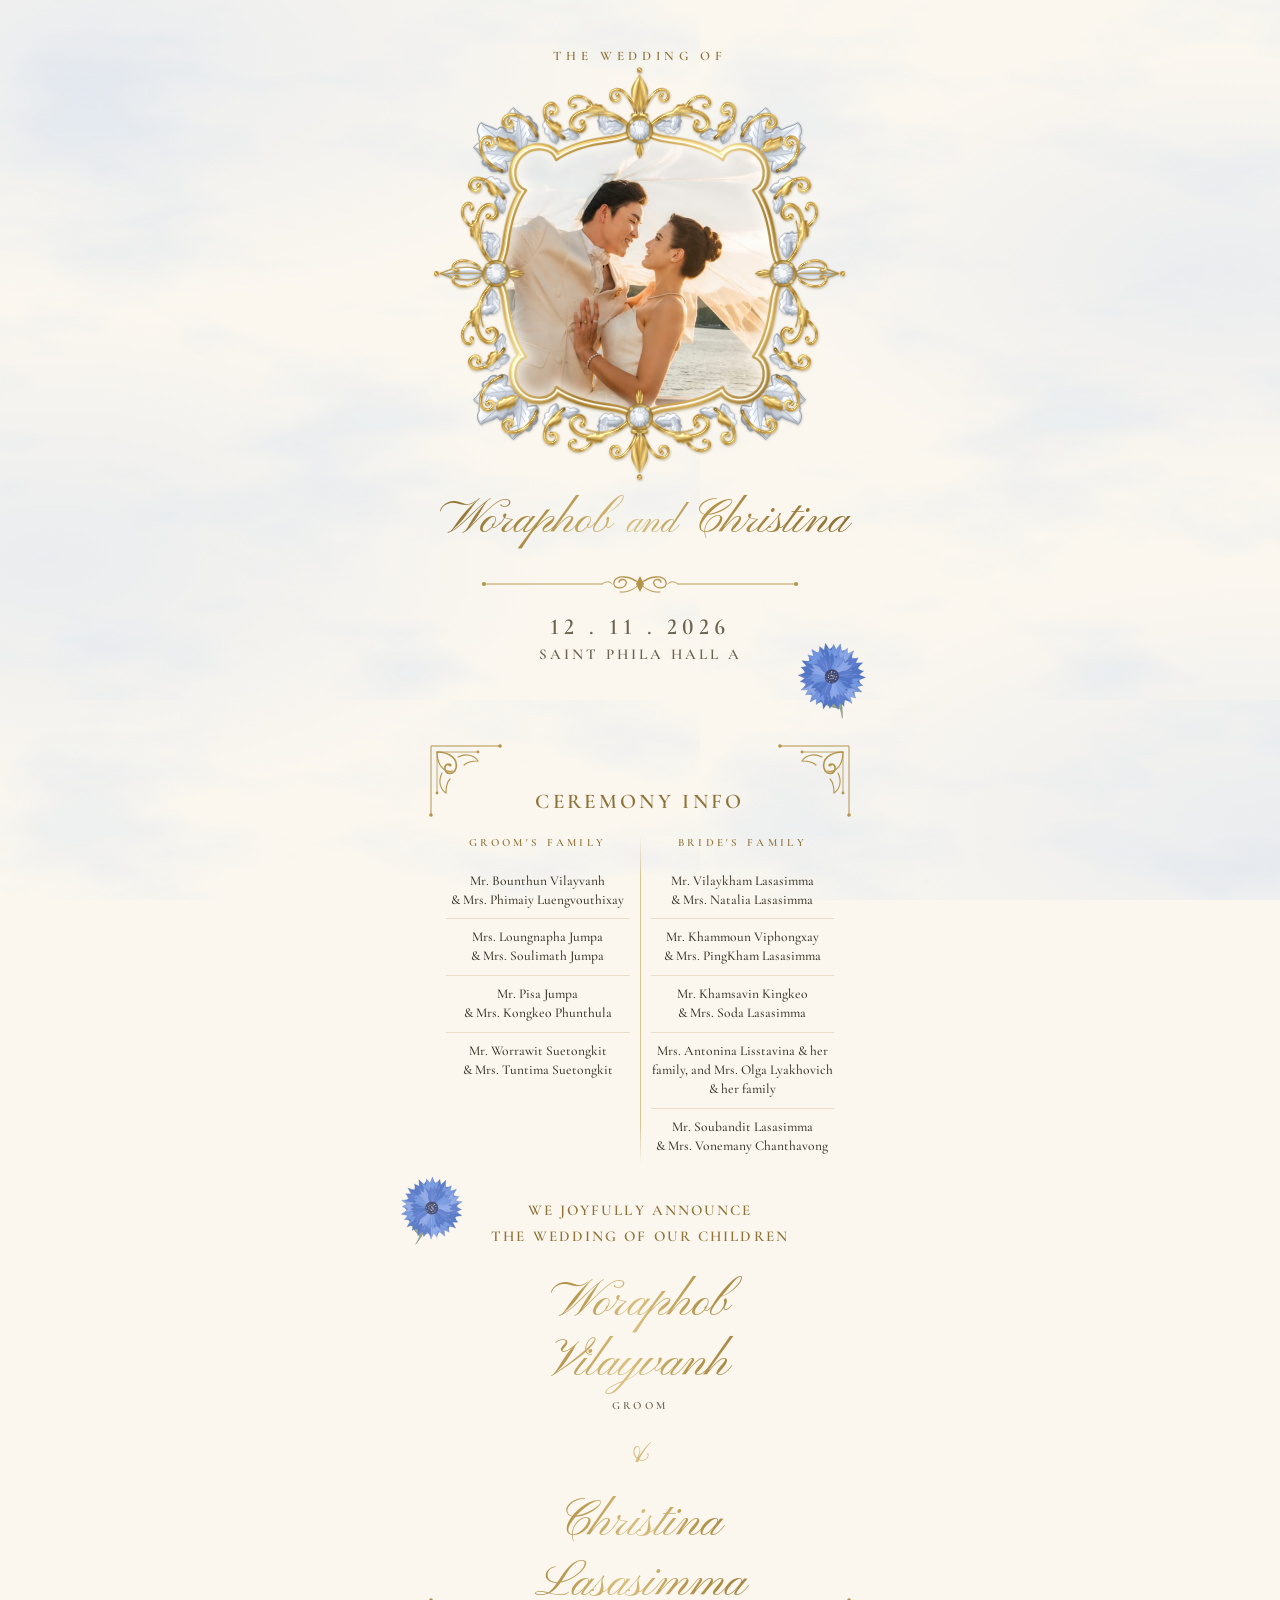
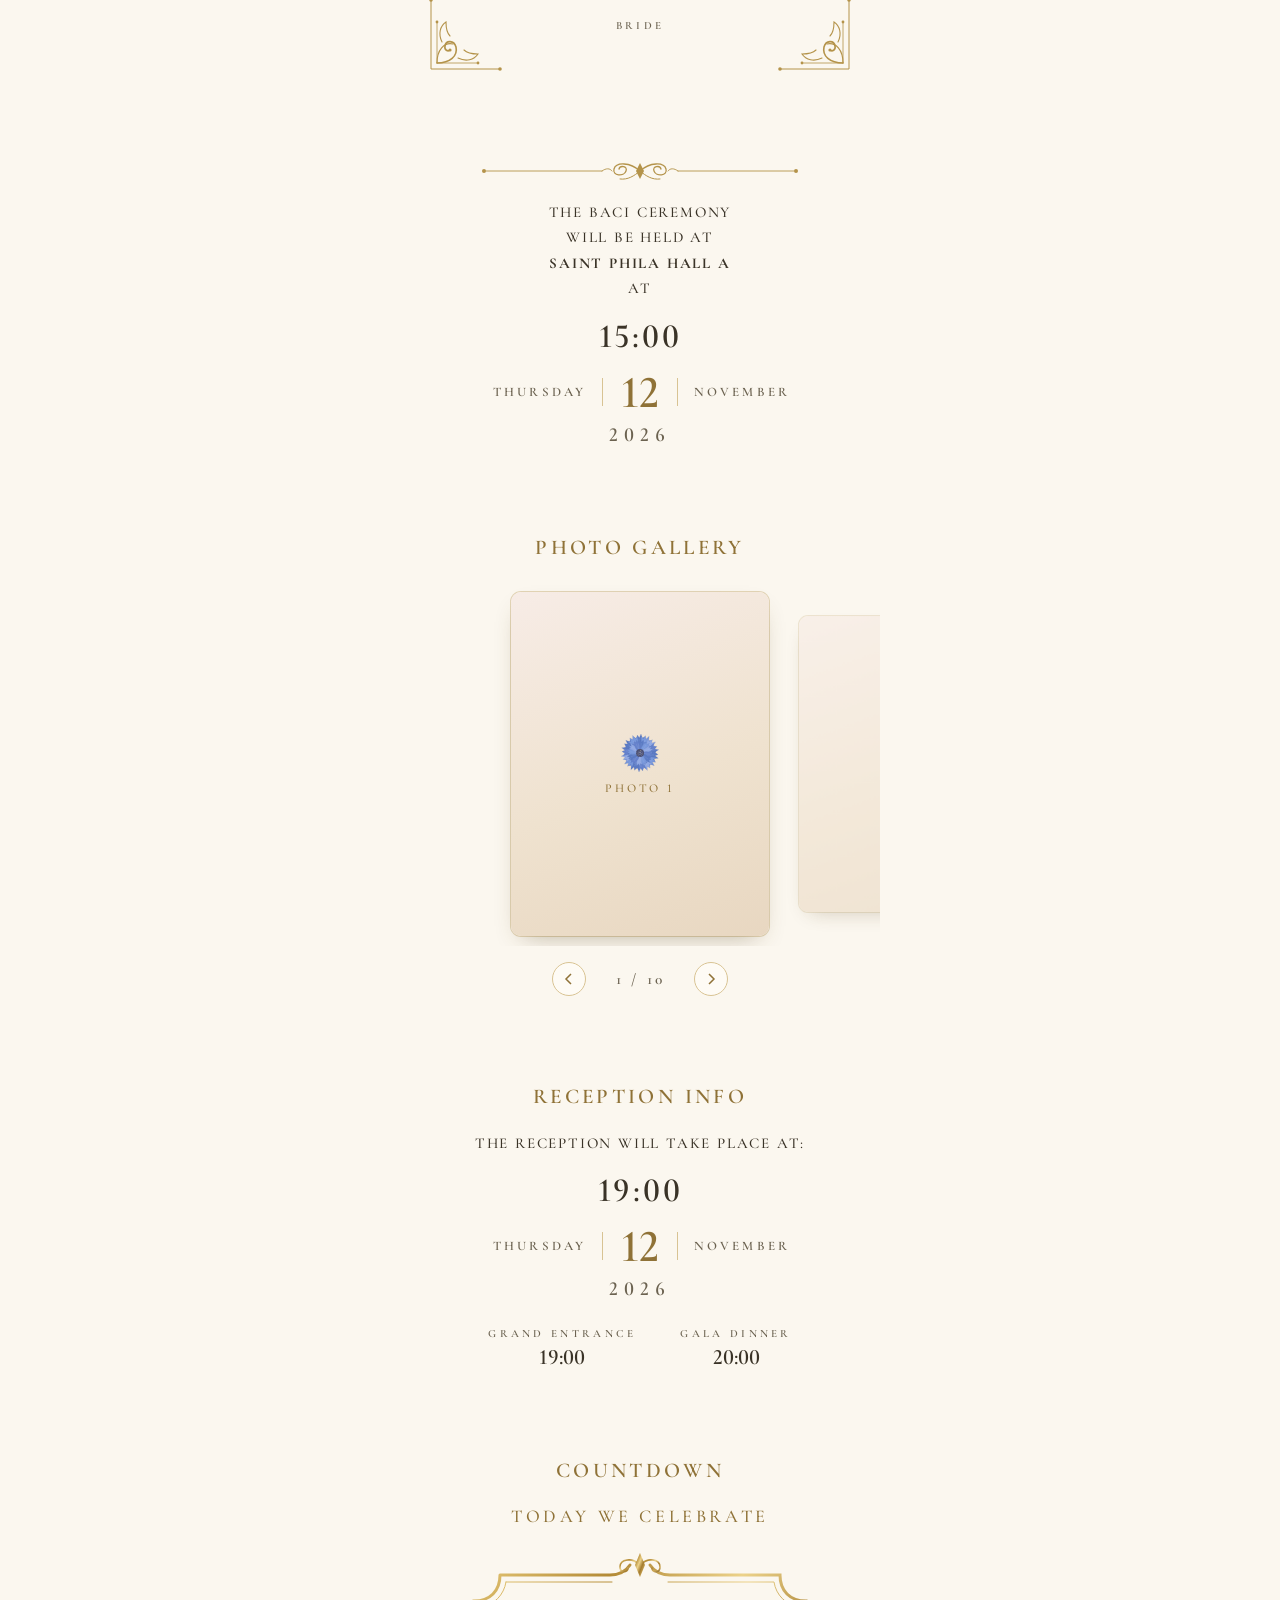
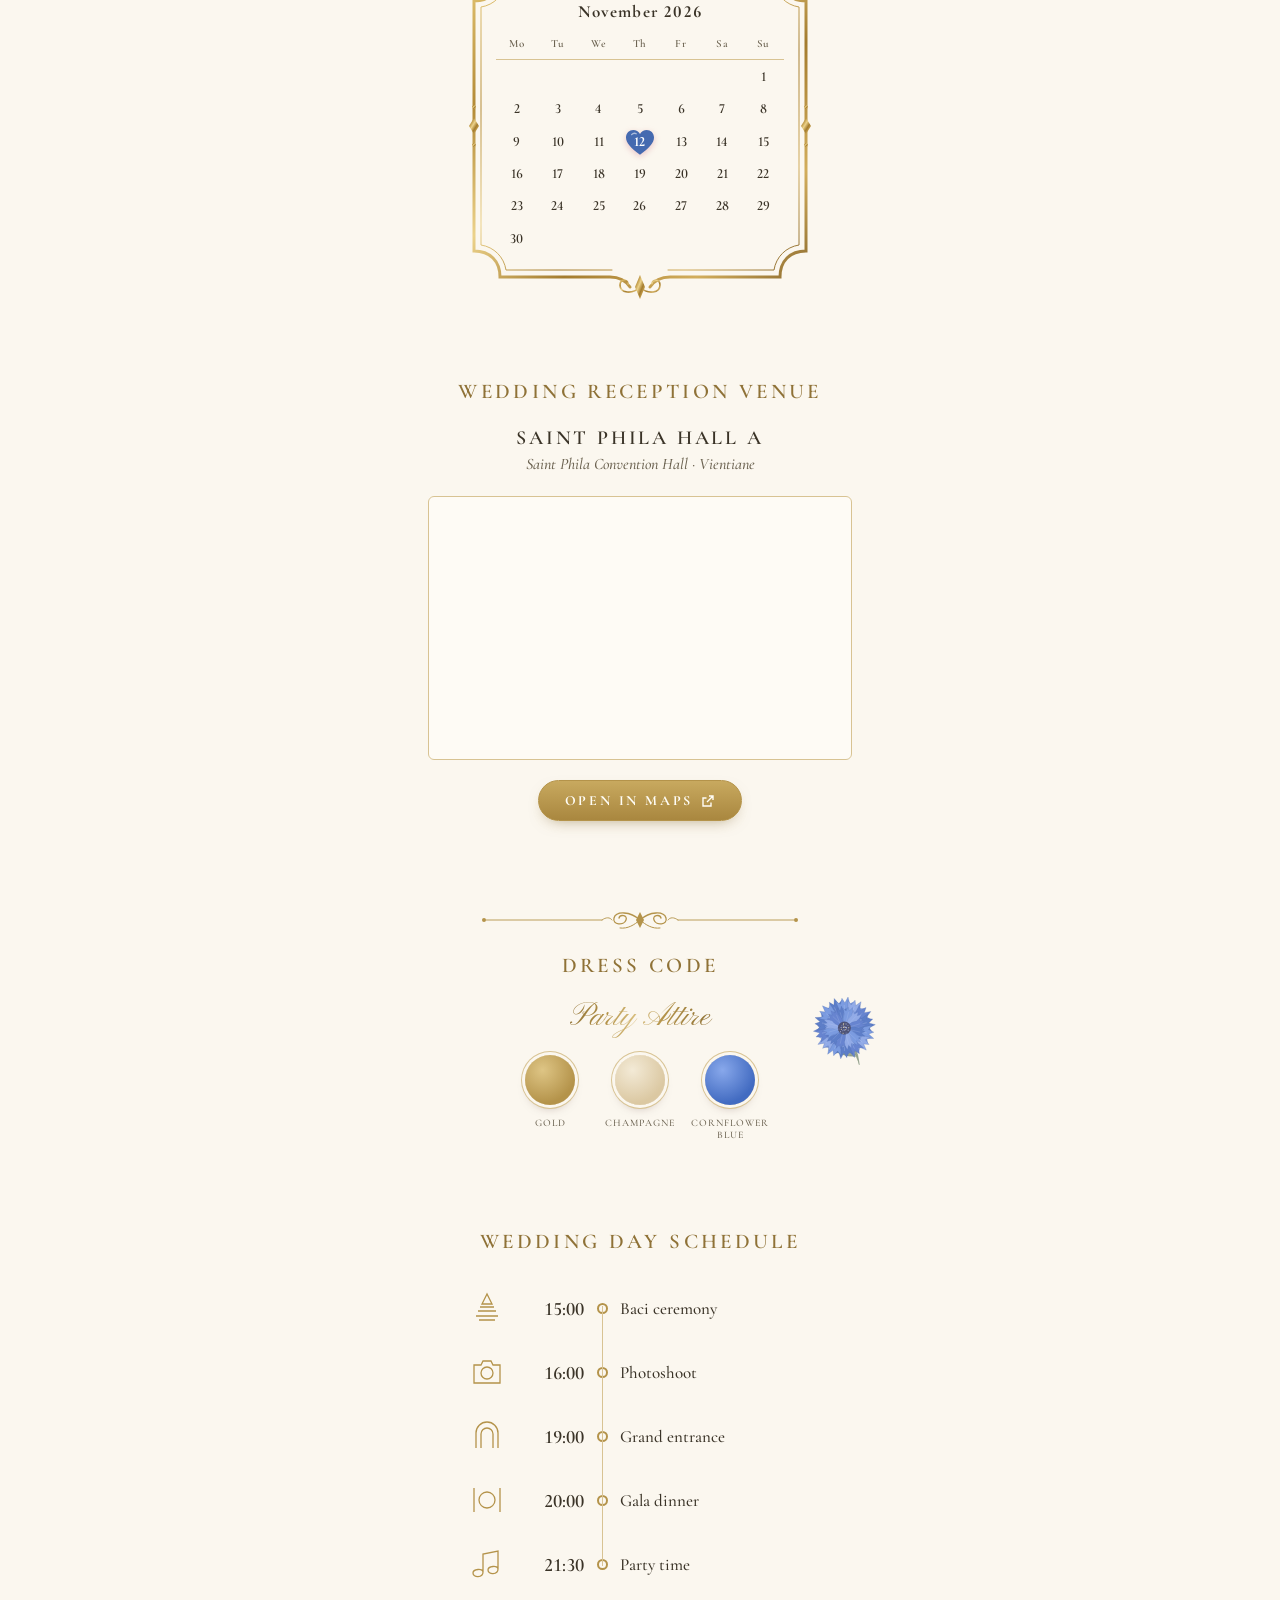
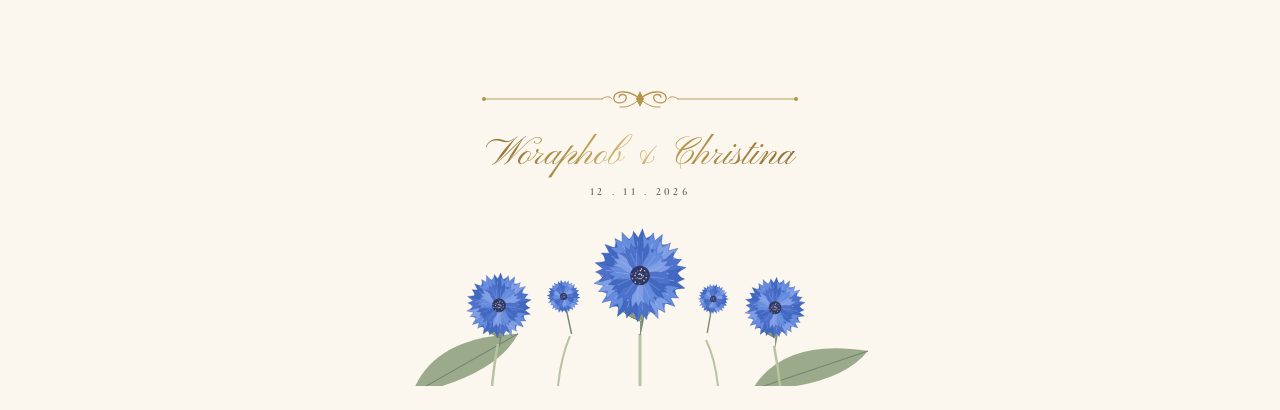
==== commit 4702feb6: "Restyle invitation with cornflowers and printed envelope schedule" ====
--- a/invitation.html
+++ b/invitation.html
@@ -14,8 +14,8 @@
     rel="stylesheet">
   <style>
     /* =========================================================
-     Palette — from the blueprint. To make the card pinker or
-     calmer later, adjust the three --pink tokens only.
+     Palette — from the blueprint. To make the card bluer or
+     calmer later, adjust the three --blue tokens only.
      ========================================================= */
     :root {
       --ivory: #fbf7ef;
@@ -27,10 +27,10 @@
       --hairline: #e9dfc8;
       --gem: #f3f1ec;
 
-      --pink: #e7a3b3;
-      /* lotus / heart accent */
-      --pink-deep: #c9677f;
-      --pink-wash: rgba(240, 196, 206, 0.28);
+      --blue: #7899d8;
+      /* cornflower / heart accent */
+      --blue-deep: #456ab0;
+      --blue-wash: rgba(174, 198, 238, 0.22);
       /* background watercolor */
 
       --script: 'Pinyon Script', cursive;
@@ -58,13 +58,13 @@
       font-variant-numeric: lining-nums;
       color: var(--ink);
       background-color: var(--ivory);
-      /* faint pink marble / watercolor */
+      /* faint blue marble / watercolor */
       background-image:
-        radial-gradient(60% 40% at 8% 6%, var(--pink-wash), transparent 70%),
-        radial-gradient(50% 35% at 96% 30%, var(--pink-wash), transparent 70%),
-        radial-gradient(55% 40% at 4% 62%, var(--pink-wash), transparent 70%),
-        radial-gradient(60% 40% at 100% 92%, var(--pink-wash), transparent 70%),
-        url("data:image/svg+xml,%3Csvg xmlns='http://www.w3.org/2000/svg' width='700' height='700'%3E%3Cfilter id='m'%3E%3CfeTurbulence type='fractalNoise' baseFrequency='.0045 .011' numOctaves='5' seed='11'/%3E%3CfeColorMatrix values='0 0 0 0 .86 0 0 0 0 .62 0 0 0 0 .68 0 0 0 -3.2 1.62'/%3E%3C/filter%3E%3Crect width='100%25' height='100%25' filter='url(%23m)' opacity='.22'/%3E%3C/svg%3E");
+        radial-gradient(60% 40% at 8% 6%, var(--blue-wash), transparent 70%),
+        radial-gradient(50% 35% at 96% 30%, var(--blue-wash), transparent 70%),
+        radial-gradient(55% 40% at 4% 62%, var(--blue-wash), transparent 70%),
+        radial-gradient(60% 40% at 100% 92%, var(--blue-wash), transparent 70%),
+        url("data:image/svg+xml,%3Csvg xmlns='http://www.w3.org/2000/svg' width='700' height='700'%3E%3Cfilter id='m'%3E%3CfeTurbulence type='fractalNoise' baseFrequency='.0045 .011' numOctaves='5' seed='11'/%3E%3CfeColorMatrix values='0 0 0 0 .55 0 0 0 0 .68 0 0 0 0 .86 0 0 0 -3.2 1.62'/%3E%3C/filter%3E%3Crect width='100%25' height='100%25' filter='url(%23m)' opacity='.22'/%3E%3C/svg%3E");
       background-attachment: fixed;
       overflow-x: hidden;
     }
@@ -136,14 +136,14 @@
       color: var(--gold);
     }
 
-    /* ---------- lotus decorations ---------- */
-    .lotus {
+    /* ---------- cornflower decorations ---------- */
+    .cornflower {
       position: absolute;
       pointer-events: none;
       z-index: 0;
     }
 
-    section>*:not(.lotus) {
+    section>*:not(.cornflower) {
       position: relative;
       z-index: 1;
     }
@@ -691,7 +691,7 @@
     .swatches {
       display: flex;
       justify-content: center;
-      gap: 18px;
+      gap: 40px;
       margin-top: 16px;
     }
 
@@ -705,12 +705,12 @@
     .swatch-names {
       display: flex;
       justify-content: center;
-      gap: 18px;
+      gap: 6px;
       margin-top: 12px;
     }
 
     .swatch-names span {
-      width: 50px;
+      width: 84px;
       font-size: 10px;
       letter-spacing: 0.1em;
       color: var(--ink-soft);
@@ -792,7 +792,7 @@
       margin-top: 2px;
     }
 
-    .lotus-row {
+    .cornflower-row {
       display: block;
       width: calc(100% + 40px);
       margin: 18px -20px 0;
@@ -911,7 +911,7 @@
         margin: 0 -28px;
       }
 
-      .lotus-row {
+      .cornflower-row {
         width: calc(100% + 56px);
         margin: 18px -28px 0;
       }
@@ -933,15 +933,15 @@
         <stop offset="1" stop-color="#86652a" />
       </linearGradient>
       <linearGradient id="gPetal" x1="0" y1="1" x2="0" y2="0">
-        <stop offset="0" stop-color="#fff8f5" />
-        <stop offset=".45" stop-color="#f8d3db" />
-        <stop offset=".85" stop-color="#eb98ad" />
-        <stop offset="1" stop-color="#d9708d" />
+        <stop offset="0" stop-color="#f5f7fc" />
+        <stop offset=".45" stop-color="#cbd9f4" />
+        <stop offset=".85" stop-color="#799cdd" />
+        <stop offset="1" stop-color="#4668b4" />
       </linearGradient>
       <linearGradient id="gPetalBack" x1="0" y1="1" x2="0" y2="0">
-        <stop offset="0" stop-color="#fbe6ea" />
-        <stop offset=".6" stop-color="#eeaabb" />
-        <stop offset="1" stop-color="#d46a88" />
+        <stop offset="0" stop-color="#e8edf8" />
+        <stop offset=".6" stop-color="#9db6e4" />
+        <stop offset="1" stop-color="#5676bb" />
       </linearGradient>
       <linearGradient id="gPad" x1="0" y1="0" x2="1" y2="1">
         <stop offset="0" stop-color="#eef0dc" />
@@ -950,44 +950,14 @@
 
       <path id="petal" d="M0 0 C-17 -20 -19 -58 0 -92 C19 -58 17 -20 0 0 Z" />
 
-      <!-- Pink lotus flower, base at (0,0) -->
-      <symbol id="lotus" viewBox="-110 -120 220 130" overflow="visible">
-        <g stroke="#e3a2b3" stroke-width=".8">
-          <use href="#petal" fill="url(#gPetalBack)" transform="rotate(-62) scale(.8 .78)" />
-          <use href="#petal" fill="url(#gPetalBack)" transform="rotate(62) scale(.8 .78)" />
-          <use href="#petal" fill="url(#gPetalBack)" transform="rotate(-38) scale(.9 .95)" />
-          <use href="#petal" fill="url(#gPetalBack)" transform="rotate(38) scale(.9 .95)" />
-          <use href="#petal" fill="url(#gPetal)" transform="rotate(-20) scale(.95 1.05)" />
-          <use href="#petal" fill="url(#gPetal)" transform="rotate(20) scale(.95 1.05)" />
-          <use href="#petal" fill="url(#gPetal)" transform="scale(1 1.12)" />
-          <use href="#petal" fill="url(#gPetal)" transform="rotate(-48) scale(.85 .7)" />
-          <use href="#petal" fill="url(#gPetal)" transform="rotate(48) scale(.85 .7)" />
-        </g>
-        <g fill="none" stroke="#e7a6b6" stroke-width=".7" opacity=".8">
-          <path d="M0 -8 C-2 -40 -2 -70 0 -96" />
-          <path d="M-5 -10 C-18 -38 -26 -64 -34 -84" />
-          <path d="M5 -10 C18 -38 26 -64 34 -84" />
-        </g>
-      </symbol>
-
-      <!-- Lotus bud -->
-      <symbol id="bud" viewBox="-30 -80 60 84" overflow="visible">
-        <path d="M0 0 C-15 -16 -16 -48 0 -74 C16 -48 15 -16 0 0 Z" fill="url(#gPetal)" stroke="#e3a2b3"
-          stroke-width=".8" />
-        <path d="M0 0 C-19 -8 -22 -34 -10 -52 C-12 -30 -8 -12 0 0 Z" fill="url(#gPetalBack)" stroke="#e3a2b3"
-          stroke-width=".8" />
-        <path d="M0 0 C19 -8 22 -34 10 -52 C12 -30 8 -12 0 0 Z" fill="url(#gPetalBack)" stroke="#e3a2b3"
-          stroke-width=".8" />
-      </symbol>
-
-      <!-- Lotus pad -->
-      <symbol id="pad" viewBox="-60 -30 120 60" overflow="visible">
-        <path d="M0 0 L4 -26 C34 -26 58 -14 58 0 C58 16 30 26 0 26 C-30 26 -58 16 -58 0 C-58 -14 -34 -26 -4 -26 Z"
-          fill="url(#gPad)" stroke="#bfc79f" stroke-width=".8" />
-        <g stroke="#bcc59a" stroke-width=".7" fill="none">
-          <path d="M0 0 L40 -16 M0 0 L52 4 M0 0 L28 20 M0 0 L-28 20 M0 0 L-52 4 M0 0 L-40 -16" />
-        </g>
-      </symbol>
+      <!-- Blue cornflower flower, base at (0,0) -->
+      <symbol id="cornflower" viewBox="-110 -120 220 130" overflow="visible"><path d="M0 10 Q10 -24 0 -60 M3 -6 Q-27 -16 -40 -43 Q-11 -32 3 -6 M6 -24 Q34 -48 43 -46 Q34 -24 6 -24" fill="#8c9b80" stroke="#6b826c" stroke-width="1.2"/><g transform="translate(0 -63)"><g><path transform="rotate(0.0) scale(1)" d="M-5 -8 Q-13 -23 -12 -34 L-19 -47 L-10 -43 L-8 -54 L-2 -46 L3 -57 L7 -45 L15 -49 L11 -36 Q13 -21 5 -8Z" fill="#4269c2" stroke="#3355a1" stroke-width=".45"/><path transform="rotate(0.0) scale(1)" d="M0 -12 L-3 -42 M0 -18 L7 -39" stroke="#c3d3f6" stroke-width=".65" fill="none" opacity=".65"/><path transform="rotate(25.714285714285715) scale(1)" d="M-5 -8 Q-13 -23 -12 -34 L-19 -47 L-10 -43 L-8 -54 L-2 -46 L3 -57 L7 -45 L15 -49 L11 -36 Q13 -21 5 -8Z" fill="#658cde" stroke="#3355a1" stroke-width=".45"/><path transform="rotate(25.714285714285715) scale(1)" d="M0 -12 L-3 -42 M0 -18 L7 -39" stroke="#c3d3f6" stroke-width=".65" fill="none" opacity=".65"/><path transform="rotate(51.42857142857143) scale(1)" d="M-5 -8 Q-13 -23 -12 -34 L-19 -47 L-10 -43 L-8 -54 L-2 -46 L3 -57 L7 -45 L15 -49 L11 -36 Q13 -21 5 -8Z" fill="#809ee6" stroke="#3355a1" stroke-width=".45"/><path transform="rotate(51.42857142857143) scale(1)" d="M0 -12 L-3 -42 M0 -18 L7 -39" stroke="#c3d3f6" stroke-width=".65" fill="none" opacity=".65"/><path transform="rotate(77.14285714285714) scale(1)" d="M-5 -8 Q-13 -23 -12 -34 L-19 -47 L-10 -43 L-8 -54 L-2 -46 L3 -57 L7 -45 L15 -49 L11 -36 Q13 -21 5 -8Z" fill="#4e71cb" stroke="#3355a1" stroke-width=".45"/><path transform="rotate(77.14285714285714) scale(1)" d="M0 -12 L-3 -42 M0 -18 L7 -39" stroke="#c3d3f6" stroke-width=".65" fill="none" opacity=".65"/><path transform="rotate(102.85714285714286) scale(1)" d="M-5 -8 Q-13 -23 -12 -34 L-19 -47 L-10 -43 L-8 -54 L-2 -46 L3 -57 L7 -45 L15 -49 L11 -36 Q13 -21 5 -8Z" fill="#4269c2" stroke="#3355a1" stroke-width=".45"/><path transform="rotate(102.85714285714286) scale(1)" d="M0 -12 L-3 -42 M0 -18 L7 -39" stroke="#c3d3f6" stroke-width=".65" fill="none" opacity=".65"/><path transform="rotate(128.57142857142858) scale(1)" d="M-5 -8 Q-13 -23 -12 -34 L-19 -47 L-10 -43 L-8 -54 L-2 -46 L3 -57 L7 -45 L15 -49 L11 -36 Q13 -21 5 -8Z" fill="#658cde" stroke="#3355a1" stroke-width=".45"/><path transform="rotate(128.57142857142858) scale(1)" d="M0 -12 L-3 -42 M0 -18 L7 -39" stroke="#c3d3f6" stroke-width=".65" fill="none" opacity=".65"/><path transform="rotate(154.28571428571428) scale(1)" d="M-5 -8 Q-13 -23 -12 -34 L-19 -47 L-10 -43 L-8 -54 L-2 -46 L3 -57 L7 -45 L15 -49 L11 -36 Q13 -21 5 -8Z" fill="#809ee6" stroke="#3355a1" stroke-width=".45"/><path transform="rotate(154.28571428571428) scale(1)" d="M0 -12 L-3 -42 M0 -18 L7 -39" stroke="#c3d3f6" stroke-width=".65" fill="none" opacity=".65"/><path transform="rotate(180.0) scale(1)" d="M-5 -8 Q-13 -23 -12 -34 L-19 -47 L-10 -43 L-8 -54 L-2 -46 L3 -57 L7 -45 L15 -49 L11 -36 Q13 -21 5 -8Z" fill="#4e71cb" stroke="#3355a1" stroke-width=".45"/><path transform="rotate(180.0) scale(1)" d="M0 -12 L-3 -42 M0 -18 L7 -39" stroke="#c3d3f6" stroke-width=".65" fill="none" opacity=".65"/><path transform="rotate(205.71428571428572) scale(1)" d="M-5 -8 Q-13 -23 -12 -34 L-19 -47 L-10 -43 L-8 -54 L-2 -46 L3 -57 L7 -45 L15 -49 L11 -36 Q13 -21 5 -8Z" fill="#4269c2" stroke="#3355a1" stroke-width=".45"/><path transform="rotate(205.71428571428572) scale(1)" d="M0 -12 L-3 -42 M0 -18 L7 -39" stroke="#c3d3f6" stroke-width=".65" fill="none" opacity=".65"/><path transform="rotate(231.42857142857142) scale(1)" d="M-5 -8 Q-13 -23 -12 -34 L-19 -47 L-10 -43 L-8 -54 L-2 -46 L3 -57 L7 -45 L15 -49 L11 -36 Q13 -21 5 -8Z" fill="#658cde" stroke="#3355a1" stroke-width=".45"/><path transform="rotate(231.42857142857142) scale(1)" d="M0 -12 L-3 -42 M0 -18 L7 -39" stroke="#c3d3f6" stroke-width=".65" fill="none" opacity=".65"/><path transform="rotate(257.14285714285717) scale(1)" d="M-5 -8 Q-13 -23 -12 -34 L-19 -47 L-10 -43 L-8 -54 L-2 -46 L3 -57 L7 -45 L15 -49 L11 -36 Q13 -21 5 -8Z" fill="#809ee6" stroke="#3355a1" stroke-width=".45"/><path transform="rotate(257.14285714285717) scale(1)" d="M0 -12 L-3 -42 M0 -18 L7 -39" stroke="#c3d3f6" stroke-width=".65" fill="none" opacity=".65"/><path transform="rotate(282.85714285714283) scale(1)" d="M-5 -8 Q-13 -23 -12 -34 L-19 -47 L-10 -43 L-8 -54 L-2 -46 L3 -57 L7 -45 L15 -49 L11 -36 Q13 -21 5 -8Z" fill="#4e71cb" stroke="#3355a1" stroke-width=".45"/><path transform="rotate(282.85714285714283) scale(1)" d="M0 -12 L-3 -42 M0 -18 L7 -39" stroke="#c3d3f6" stroke-width=".65" fill="none" opacity=".65"/><path transform="rotate(308.57142857142856) scale(1)" d="M-5 -8 Q-13 -23 -12 -34 L-19 -47 L-10 -43 L-8 -54 L-2 -46 L3 -57 L7 -45 L15 -49 L11 -36 Q13 -21 5 -8Z" fill="#4269c2" stroke="#3355a1" stroke-width=".45"/><path transform="rotate(308.57142857142856) scale(1)" d="M0 -12 L-3 -42 M0 -18 L7 -39" stroke="#c3d3f6" stroke-width=".65" fill="none" opacity=".65"/><path transform="rotate(334.2857142857143) scale(1)" d="M-5 -8 Q-13 -23 -12 -34 L-19 -47 L-10 -43 L-8 -54 L-2 -46 L3 -57 L7 -45 L15 -49 L11 -36 Q13 -21 5 -8Z" fill="#658cde" stroke="#3355a1" stroke-width=".45"/><path transform="rotate(334.2857142857143) scale(1)" d="M0 -12 L-3 -42 M0 -18 L7 -39" stroke="#c3d3f6" stroke-width=".65" fill="none" opacity=".65"/><path transform="rotate(11.0) scale(0.71)" d="M-5 -8 Q-13 -23 -12 -34 L-19 -47 L-10 -43 L-8 -54 L-2 -46 L3 -57 L7 -45 L15 -49 L11 -36 Q13 -21 5 -8Z" fill="#4269c2" stroke="#3355a1" stroke-width=".45"/><path transform="rotate(11.0) scale(0.71)" d="M0 -12 L-3 -42 M0 -18 L7 -39" stroke="#c3d3f6" stroke-width=".65" fill="none" opacity=".65"/><path transform="rotate(41.0) scale(0.71)" d="M-5 -8 Q-13 -23 -12 -34 L-19 -47 L-10 -43 L-8 -54 L-2 -46 L3 -57 L7 -45 L15 -49 L11 -36 Q13 -21 5 -8Z" fill="#658cde" stroke="#3355a1" stroke-width=".45"/><path transform="rotate(41.0) scale(0.71)" d="M0 -12 L-3 -42 M0 -18 L7 -39" stroke="#c3d3f6" stroke-width=".65" fill="none" opacity=".65"/><path transform="rotate(71.0) scale(0.71)" d="M-5 -8 Q-13 -23 -12 -34 L-19 -47 L-10 -43 L-8 -54 L-2 -46 L3 -57 L7 -45 L15 -49 L11 -36 Q13 -21 5 -8Z" fill="#809ee6" stroke="#3355a1" stroke-width=".45"/><path transform="rotate(71.0) scale(0.71)" d="M0 -12 L-3 -42 M0 -18 L7 -39" stroke="#c3d3f6" stroke-width=".65" fill="none" opacity=".65"/><path transform="rotate(101.0) scale(0.71)" d="M-5 -8 Q-13 -23 -12 -34 L-19 -47 L-10 -43 L-8 -54 L-2 -46 L3 -57 L7 -45 L15 -49 L11 -36 Q13 -21 5 -8Z" fill="#4e71cb" stroke="#3355a1" stroke-width=".45"/><path transform="rotate(101.0) scale(0.71)" d="M0 -12 L-3 -42 M0 -18 L7 -39" stroke="#c3d3f6" stroke-width=".65" fill="none" opacity=".65"/><path transform="rotate(131.0) scale(0.71)" d="M-5 -8 Q-13 -23 -12 -34 L-19 -47 L-10 -43 L-8 -54 L-2 -46 L3 -57 L7 -45 L15 -49 L11 -36 Q13 -21 5 -8Z" fill="#4269c2" stroke="#3355a1" stroke-width=".45"/><path transform="rotate(131.0) scale(0.71)" d="M0 -12 L-3 -42 M0 -18 L7 -39" stroke="#c3d3f6" stroke-width=".65" fill="none" opacity=".65"/><path transform="rotate(161.0) scale(0.71)" d="M-5 -8 Q-13 -23 -12 -34 L-19 -47 L-10 -43 L-8 -54 L-2 -46 L3 -57 L7 -45 L15 -49 L11 -36 Q13 -21 5 -8Z" fill="#658cde" stroke="#3355a1" stroke-width=".45"/><path transform="rotate(161.0) scale(0.71)" d="M0 -12 L-3 -42 M0 -18 L7 -39" stroke="#c3d3f6" stroke-width=".65" fill="none" opacity=".65"/><path transform="rotate(191.0) scale(0.71)" d="M-5 -8 Q-13 -23 -12 -34 L-19 -47 L-10 -43 L-8 -54 L-2 -46 L3 -57 L7 -45 L15 -49 L11 -36 Q13 -21 5 -8Z" fill="#809ee6" stroke="#3355a1" stroke-width=".45"/><path transform="rotate(191.0) scale(0.71)" d="M0 -12 L-3 -42 M0 -18 L7 -39" stroke="#c3d3f6" stroke-width=".65" fill="none" opacity=".65"/><path transform="rotate(221.0) scale(0.71)" d="M-5 -8 Q-13 -23 -12 -34 L-19 -47 L-10 -43 L-8 -54 L-2 -46 L3 -57 L7 -45 L15 -49 L11 -36 Q13 -21 5 -8Z" fill="#4e71cb" stroke="#3355a1" stroke-width=".45"/><path transform="rotate(221.0) scale(0.71)" d="M0 -12 L-3 -42 M0 -18 L7 -39" stroke="#c3d3f6" stroke-width=".65" fill="none" opacity=".65"/><path transform="rotate(251.0) scale(0.71)" d="M-5 -8 Q-13 -23 -12 -34 L-19 -47 L-10 -43 L-8 -54 L-2 -46 L3 -57 L7 -45 L15 -49 L11 -36 Q13 -21 5 -8Z" fill="#4269c2" stroke="#3355a1" stroke-width=".45"/><path transform="rotate(251.0) scale(0.71)" d="M0 -12 L-3 -42 M0 -18 L7 -39" stroke="#c3d3f6" stroke-width=".65" fill="none" opacity=".65"/><path transform="rotate(281.0) scale(0.71)" d="M-5 -8 Q-13 -23 -12 -34 L-19 -47 L-10 -43 L-8 -54 L-2 -46 L3 -57 L7 -45 L15 -49 L11 -36 Q13 -21 5 -8Z" fill="#658cde" stroke="#3355a1" stroke-width=".45"/><path transform="rotate(281.0) scale(0.71)" d="M0 -12 L-3 -42 M0 -18 L7 -39" stroke="#c3d3f6" stroke-width=".65" fill="none" opacity=".65"/><path transform="rotate(311.0) scale(0.71)" d="M-5 -8 Q-13 -23 -12 -34 L-19 -47 L-10 -43 L-8 -54 L-2 -46 L3 -57 L7 -45 L15 -49 L11 -36 Q13 -21 5 -8Z" fill="#809ee6" stroke="#3355a1" stroke-width=".45"/><path transform="rotate(311.0) scale(0.71)" d="M0 -12 L-3 -42 M0 -18 L7 -39" stroke="#c3d3f6" stroke-width=".65" fill="none" opacity=".65"/><path transform="rotate(341.0) scale(0.71)" d="M-5 -8 Q-13 -23 -12 -34 L-19 -47 L-10 -43 L-8 -54 L-2 -46 L3 -57 L7 -45 L15 -49 L11 -36 Q13 -21 5 -8Z" fill="#4e71cb" stroke="#3355a1" stroke-width=".45"/><path transform="rotate(341.0) scale(0.71)" d="M0 -12 L-3 -42 M0 -18 L7 -39" stroke="#c3d3f6" stroke-width=".65" fill="none" opacity=".65"/><circle r="12" fill="#303762"/><circle cx="2.00" cy="0.00" r="1" fill="#a5afe3"/><circle cx="-2.95" cy="2.70" r="1" fill="#6978b6"/><circle cx="0.52" cy="-5.98" r="1" fill="#d5c9a0"/><circle cx="4.87" cy="6.35" r="1" fill="#a5afe3"/><circle cx="-9.85" cy="-1.74" r="1" fill="#6978b6"/><circle cx="1.69" cy="-1.07" r="1" fill="#d5c9a0"/><circle cx="-1.04" cy="3.86" r="1" fill="#a5afe3"/><circle cx="-2.76" cy="-5.33" r="1" fill="#6978b6"/><circle cx="7.51" cy="2.75" r="1" fill="#d5c9a0"/><circle cx="-9.24" cy="3.81" r="1" fill="#a5afe3"/><circle cx="0.85" cy="-1.81" r="1" fill="#6978b6"/><circle cx="1.20" cy="3.82" r="1" fill="#d5c9a0"/><circle cx="-5.19" cy="-3.01" r="1" fill="#a5afe3"/><circle cx="7.81" cy="-1.71" r="1" fill="#6978b6"/><circle cx="-5.76" cy="8.18" r="1" fill="#d5c9a0"/><circle cx="-0.26" cy="-1.98" r="1" fill="#a5afe3"/><circle cx="3.06" cy="2.58" r="1" fill="#6978b6"/><circle cx="-6.00" cy="0.24" r="1" fill="#d5c9a0"/><circle cx="5.67" cy="-5.64" r="1" fill="#a5afe3"/><circle cx="-0.47" cy="9.99" r="1" fill="#6978b6"/><circle cx="-1.28" cy="-1.54" r="1" fill="#d5c9a0"/><circle cx="3.96" cy="0.54" r="1" fill="#a5afe3"/><circle cx="-4.93" cy="3.42" r="1" fill="#6978b6"/><circle cx="1.76" cy="-7.80" r="1" fill="#d5c9a0"/></g></g></symbol>
+
+      <!-- Cornflower bud -->
+      <symbol id="bud" viewBox="-30 -80 60 84"><path d="M0 4V-40" stroke="#75886b" stroke-width="2"/><g transform="translate(0 -48) scale(.4)"><g><path transform="rotate(0.0) scale(1)" d="M-5 -8 Q-13 -23 -12 -34 L-19 -47 L-10 -43 L-8 -54 L-2 -46 L3 -57 L7 -45 L15 -49 L11 -36 Q13 -21 5 -8Z" fill="#4269c2" stroke="#3355a1" stroke-width=".45"/><path transform="rotate(0.0) scale(1)" d="M0 -12 L-3 -42 M0 -18 L7 -39" stroke="#c3d3f6" stroke-width=".65" fill="none" opacity=".65"/><path transform="rotate(25.714285714285715) scale(1)" d="M-5 -8 Q-13 -23 -12 -34 L-19 -47 L-10 -43 L-8 -54 L-2 -46 L3 -57 L7 -45 L15 -49 L11 -36 Q13 -21 5 -8Z" fill="#658cde" stroke="#3355a1" stroke-width=".45"/><path transform="rotate(25.714285714285715) scale(1)" d="M0 -12 L-3 -42 M0 -18 L7 -39" stroke="#c3d3f6" stroke-width=".65" fill="none" opacity=".65"/><path transform="rotate(51.42857142857143) scale(1)" d="M-5 -8 Q-13 -23 -12 -34 L-19 -47 L-10 -43 L-8 -54 L-2 -46 L3 -57 L7 -45 L15 -49 L11 -36 Q13 -21 5 -8Z" fill="#809ee6" stroke="#3355a1" stroke-width=".45"/><path transform="rotate(51.42857142857143) scale(1)" d="M0 -12 L-3 -42 M0 -18 L7 -39" stroke="#c3d3f6" stroke-width=".65" fill="none" opacity=".65"/><path transform="rotate(77.14285714285714) scale(1)" d="M-5 -8 Q-13 -23 -12 -34 L-19 -47 L-10 -43 L-8 -54 L-2 -46 L3 -57 L7 -45 L15 -49 L11 -36 Q13 -21 5 -8Z" fill="#4e71cb" stroke="#3355a1" stroke-width=".45"/><path transform="rotate(77.14285714285714) scale(1)" d="M0 -12 L-3 -42 M0 -18 L7 -39" stroke="#c3d3f6" stroke-width=".65" fill="none" opacity=".65"/><path transform="rotate(102.85714285714286) scale(1)" d="M-5 -8 Q-13 -23 -12 -34 L-19 -47 L-10 -43 L-8 -54 L-2 -46 L3 -57 L7 -45 L15 -49 L11 -36 Q13 -21 5 -8Z" fill="#4269c2" stroke="#3355a1" stroke-width=".45"/><path transform="rotate(102.85714285714286) scale(1)" d="M0 -12 L-3 -42 M0 -18 L7 -39" stroke="#c3d3f6" stroke-width=".65" fill="none" opacity=".65"/><path transform="rotate(128.57142857142858) scale(1)" d="M-5 -8 Q-13 -23 -12 -34 L-19 -47 L-10 -43 L-8 -54 L-2 -46 L3 -57 L7 -45 L15 -49 L11 -36 Q13 -21 5 -8Z" fill="#658cde" stroke="#3355a1" stroke-width=".45"/><path transform="rotate(128.57142857142858) scale(1)" d="M0 -12 L-3 -42 M0 -18 L7 -39" stroke="#c3d3f6" stroke-width=".65" fill="none" opacity=".65"/><path transform="rotate(154.28571428571428) scale(1)" d="M-5 -8 Q-13 -23 -12 -34 L-19 -47 L-10 -43 L-8 -54 L-2 -46 L3 -57 L7 -45 L15 -49 L11 -36 Q13 -21 5 -8Z" fill="#809ee6" stroke="#3355a1" stroke-width=".45"/><path transform="rotate(154.28571428571428) scale(1)" d="M0 -12 L-3 -42 M0 -18 L7 -39" stroke="#c3d3f6" stroke-width=".65" fill="none" opacity=".65"/><path transform="rotate(180.0) scale(1)" d="M-5 -8 Q-13 -23 -12 -34 L-19 -47 L-10 -43 L-8 -54 L-2 -46 L3 -57 L7 -45 L15 -49 L11 -36 Q13 -21 5 -8Z" fill="#4e71cb" stroke="#3355a1" stroke-width=".45"/><path transform="rotate(180.0) scale(1)" d="M0 -12 L-3 -42 M0 -18 L7 -39" stroke="#c3d3f6" stroke-width=".65" fill="none" opacity=".65"/><path transform="rotate(205.71428571428572) scale(1)" d="M-5 -8 Q-13 -23 -12 -34 L-19 -47 L-10 -43 L-8 -54 L-2 -46 L3 -57 L7 -45 L15 -49 L11 -36 Q13 -21 5 -8Z" fill="#4269c2" stroke="#3355a1" stroke-width=".45"/><path transform="rotate(205.71428571428572) scale(1)" d="M0 -12 L-3 -42 M0 -18 L7 -39" stroke="#c3d3f6" stroke-width=".65" fill="none" opacity=".65"/><path transform="rotate(231.42857142857142) scale(1)" d="M-5 -8 Q-13 -23 -12 -34 L-19 -47 L-10 -43 L-8 -54 L-2 -46 L3 -57 L7 -45 L15 -49 L11 -36 Q13 -21 5 -8Z" fill="#658cde" stroke="#3355a1" stroke-width=".45"/><path transform="rotate(231.42857142857142) scale(1)" d="M0 -12 L-3 -42 M0 -18 L7 -39" stroke="#c3d3f6" stroke-width=".65" fill="none" opacity=".65"/><path transform="rotate(257.14285714285717) scale(1)" d="M-5 -8 Q-13 -23 -12 -34 L-19 -47 L-10 -43 L-8 -54 L-2 -46 L3 -57 L7 -45 L15 -49 L11 -36 Q13 -21 5 -8Z" fill="#809ee6" stroke="#3355a1" stroke-width=".45"/><path transform="rotate(257.14285714285717) scale(1)" d="M0 -12 L-3 -42 M0 -18 L7 -39" stroke="#c3d3f6" stroke-width=".65" fill="none" opacity=".65"/><path transform="rotate(282.85714285714283) scale(1)" d="M-5 -8 Q-13 -23 -12 -34 L-19 -47 L-10 -43 L-8 -54 L-2 -46 L3 -57 L7 -45 L15 -49 L11 -36 Q13 -21 5 -8Z" fill="#4e71cb" stroke="#3355a1" stroke-width=".45"/><path transform="rotate(282.85714285714283) scale(1)" d="M0 -12 L-3 -42 M0 -18 L7 -39" stroke="#c3d3f6" stroke-width=".65" fill="none" opacity=".65"/><path transform="rotate(308.57142857142856) scale(1)" d="M-5 -8 Q-13 -23 -12 -34 L-19 -47 L-10 -43 L-8 -54 L-2 -46 L3 -57 L7 -45 L15 -49 L11 -36 Q13 -21 5 -8Z" fill="#4269c2" stroke="#3355a1" stroke-width=".45"/><path transform="rotate(308.57142857142856) scale(1)" d="M0 -12 L-3 -42 M0 -18 L7 -39" stroke="#c3d3f6" stroke-width=".65" fill="none" opacity=".65"/><path transform="rotate(334.2857142857143) scale(1)" d="M-5 -8 Q-13 -23 -12 -34 L-19 -47 L-10 -43 L-8 -54 L-2 -46 L3 -57 L7 -45 L15 -49 L11 -36 Q13 -21 5 -8Z" fill="#658cde" stroke="#3355a1" stroke-width=".45"/><path transform="rotate(334.2857142857143) scale(1)" d="M0 -12 L-3 -42 M0 -18 L7 -39" stroke="#c3d3f6" stroke-width=".65" fill="none" opacity=".65"/><path transform="rotate(11.0) scale(0.71)" d="M-5 -8 Q-13 -23 -12 -34 L-19 -47 L-10 -43 L-8 -54 L-2 -46 L3 -57 L7 -45 L15 -49 L11 -36 Q13 -21 5 -8Z" fill="#4269c2" stroke="#3355a1" stroke-width=".45"/><path transform="rotate(11.0) scale(0.71)" d="M0 -12 L-3 -42 M0 -18 L7 -39" stroke="#c3d3f6" stroke-width=".65" fill="none" opacity=".65"/><path transform="rotate(41.0) scale(0.71)" d="M-5 -8 Q-13 -23 -12 -34 L-19 -47 L-10 -43 L-8 -54 L-2 -46 L3 -57 L7 -45 L15 -49 L11 -36 Q13 -21 5 -8Z" fill="#658cde" stroke="#3355a1" stroke-width=".45"/><path transform="rotate(41.0) scale(0.71)" d="M0 -12 L-3 -42 M0 -18 L7 -39" stroke="#c3d3f6" stroke-width=".65" fill="none" opacity=".65"/><path transform="rotate(71.0) scale(0.71)" d="M-5 -8 Q-13 -23 -12 -34 L-19 -47 L-10 -43 L-8 -54 L-2 -46 L3 -57 L7 -45 L15 -49 L11 -36 Q13 -21 5 -8Z" fill="#809ee6" stroke="#3355a1" stroke-width=".45"/><path transform="rotate(71.0) scale(0.71)" d="M0 -12 L-3 -42 M0 -18 L7 -39" stroke="#c3d3f6" stroke-width=".65" fill="none" opacity=".65"/><path transform="rotate(101.0) scale(0.71)" d="M-5 -8 Q-13 -23 -12 -34 L-19 -47 L-10 -43 L-8 -54 L-2 -46 L3 -57 L7 -45 L15 -49 L11 -36 Q13 -21 5 -8Z" fill="#4e71cb" stroke="#3355a1" stroke-width=".45"/><path transform="rotate(101.0) scale(0.71)" d="M0 -12 L-3 -42 M0 -18 L7 -39" stroke="#c3d3f6" stroke-width=".65" fill="none" opacity=".65"/><path transform="rotate(131.0) scale(0.71)" d="M-5 -8 Q-13 -23 -12 -34 L-19 -47 L-10 -43 L-8 -54 L-2 -46 L3 -57 L7 -45 L15 -49 L11 -36 Q13 -21 5 -8Z" fill="#4269c2" stroke="#3355a1" stroke-width=".45"/><path transform="rotate(131.0) scale(0.71)" d="M0 -12 L-3 -42 M0 -18 L7 -39" stroke="#c3d3f6" stroke-width=".65" fill="none" opacity=".65"/><path transform="rotate(161.0) scale(0.71)" d="M-5 -8 Q-13 -23 -12 -34 L-19 -47 L-10 -43 L-8 -54 L-2 -46 L3 -57 L7 -45 L15 -49 L11 -36 Q13 -21 5 -8Z" fill="#658cde" stroke="#3355a1" stroke-width=".45"/><path transform="rotate(161.0) scale(0.71)" d="M0 -12 L-3 -42 M0 -18 L7 -39" stroke="#c3d3f6" stroke-width=".65" fill="none" opacity=".65"/><path transform="rotate(191.0) scale(0.71)" d="M-5 -8 Q-13 -23 -12 -34 L-19 -47 L-10 -43 L-8 -54 L-2 -46 L3 -57 L7 -45 L15 -49 L11 -36 Q13 -21 5 -8Z" fill="#809ee6" stroke="#3355a1" stroke-width=".45"/><path transform="rotate(191.0) scale(0.71)" d="M0 -12 L-3 -42 M0 -18 L7 -39" stroke="#c3d3f6" stroke-width=".65" fill="none" opacity=".65"/><path transform="rotate(221.0) scale(0.71)" d="M-5 -8 Q-13 -23 -12 -34 L-19 -47 L-10 -43 L-8 -54 L-2 -46 L3 -57 L7 -45 L15 -49 L11 -36 Q13 -21 5 -8Z" fill="#4e71cb" stroke="#3355a1" stroke-width=".45"/><path transform="rotate(221.0) scale(0.71)" d="M0 -12 L-3 -42 M0 -18 L7 -39" stroke="#c3d3f6" stroke-width=".65" fill="none" opacity=".65"/><path transform="rotate(251.0) scale(0.71)" d="M-5 -8 Q-13 -23 -12 -34 L-19 -47 L-10 -43 L-8 -54 L-2 -46 L3 -57 L7 -45 L15 -49 L11 -36 Q13 -21 5 -8Z" fill="#4269c2" stroke="#3355a1" stroke-width=".45"/><path transform="rotate(251.0) scale(0.71)" d="M0 -12 L-3 -42 M0 -18 L7 -39" stroke="#c3d3f6" stroke-width=".65" fill="none" opacity=".65"/><path transform="rotate(281.0) scale(0.71)" d="M-5 -8 Q-13 -23 -12 -34 L-19 -47 L-10 -43 L-8 -54 L-2 -46 L3 -57 L7 -45 L15 -49 L11 -36 Q13 -21 5 -8Z" fill="#658cde" stroke="#3355a1" stroke-width=".45"/><path transform="rotate(281.0) scale(0.71)" d="M0 -12 L-3 -42 M0 -18 L7 -39" stroke="#c3d3f6" stroke-width=".65" fill="none" opacity=".65"/><path transform="rotate(311.0) scale(0.71)" d="M-5 -8 Q-13 -23 -12 -34 L-19 -47 L-10 -43 L-8 -54 L-2 -46 L3 -57 L7 -45 L15 -49 L11 -36 Q13 -21 5 -8Z" fill="#809ee6" stroke="#3355a1" stroke-width=".45"/><path transform="rotate(311.0) scale(0.71)" d="M0 -12 L-3 -42 M0 -18 L7 -39" stroke="#c3d3f6" stroke-width=".65" fill="none" opacity=".65"/><path transform="rotate(341.0) scale(0.71)" d="M-5 -8 Q-13 -23 -12 -34 L-19 -47 L-10 -43 L-8 -54 L-2 -46 L3 -57 L7 -45 L15 -49 L11 -36 Q13 -21 5 -8Z" fill="#4e71cb" stroke="#3355a1" stroke-width=".45"/><path transform="rotate(341.0) scale(0.71)" d="M0 -12 L-3 -42 M0 -18 L7 -39" stroke="#c3d3f6" stroke-width=".65" fill="none" opacity=".65"/><circle r="12" fill="#303762"/><circle cx="2.00" cy="0.00" r="1" fill="#a5afe3"/><circle cx="-2.95" cy="2.70" r="1" fill="#6978b6"/><circle cx="0.52" cy="-5.98" r="1" fill="#d5c9a0"/><circle cx="4.87" cy="6.35" r="1" fill="#a5afe3"/><circle cx="-9.85" cy="-1.74" r="1" fill="#6978b6"/><circle cx="1.69" cy="-1.07" r="1" fill="#d5c9a0"/><circle cx="-1.04" cy="3.86" r="1" fill="#a5afe3"/><circle cx="-2.76" cy="-5.33" r="1" fill="#6978b6"/><circle cx="7.51" cy="2.75" r="1" fill="#d5c9a0"/><circle cx="-9.24" cy="3.81" r="1" fill="#a5afe3"/><circle cx="0.85" cy="-1.81" r="1" fill="#6978b6"/><circle cx="1.20" cy="3.82" r="1" fill="#d5c9a0"/><circle cx="-5.19" cy="-3.01" r="1" fill="#a5afe3"/><circle cx="7.81" cy="-1.71" r="1" fill="#6978b6"/><circle cx="-5.76" cy="8.18" r="1" fill="#d5c9a0"/><circle cx="-0.26" cy="-1.98" r="1" fill="#a5afe3"/><circle cx="3.06" cy="2.58" r="1" fill="#6978b6"/><circle cx="-6.00" cy="0.24" r="1" fill="#d5c9a0"/><circle cx="5.67" cy="-5.64" r="1" fill="#a5afe3"/><circle cx="-0.47" cy="9.99" r="1" fill="#6978b6"/><circle cx="-1.28" cy="-1.54" r="1" fill="#d5c9a0"/><circle cx="3.96" cy="0.54" r="1" fill="#a5afe3"/><circle cx="-4.93" cy="3.42" r="1" fill="#6978b6"/><circle cx="1.76" cy="-7.80" r="1" fill="#d5c9a0"/></g></g></symbol>
+
+      <!-- Cornflower pad -->
+      <symbol id="pad" viewBox="-60 -30 120 60"><path d="M-56 25 Q-30 -30 56 -24 Q30 15 -56 25" fill="#9aaa8a"/><path d="M-56 25L56 -24" stroke="#71876d" fill="none"/></symbol>
 
       <!-- Section corner flourish (top-left orientation) -->
       <symbol id="corner" viewBox="0 0 74 74">
@@ -1027,21 +997,13 @@
         </g>
       </symbol>
 
-      <!-- Placeholder lotus line icon -->
-      <symbol id="lotusLine" viewBox="0 0 54 40">
-        <g fill="none" stroke="currentColor" stroke-width="1.1" stroke-linejoin="round">
-          <path d="M27 36 C21 28 21 14 27 4 C33 14 33 28 27 36 Z" />
-          <path d="M27 36 C18 34 12 24 13 12 C20 16 25 24 27 36" />
-          <path d="M27 36 C36 34 42 24 41 12 C34 16 29 24 27 36" />
-          <path d="M27 36 C16 38 6 32 3 24 C12 22 20 28 27 36" />
-          <path d="M27 36 C38 38 48 32 51 24 C42 22 34 28 27 36" />
-        </g>
-      </symbol>
+      <!-- Placeholder cornflower line icon -->
+      <symbol id="cornflowerLine" viewBox="-60 -60 120 120"><g><path transform="rotate(0.0) scale(1)" d="M-5 -8 Q-13 -23 -12 -34 L-19 -47 L-10 -43 L-8 -54 L-2 -46 L3 -57 L7 -45 L15 -49 L11 -36 Q13 -21 5 -8Z" fill="#4269c2" stroke="#3355a1" stroke-width=".45"/><path transform="rotate(0.0) scale(1)" d="M0 -12 L-3 -42 M0 -18 L7 -39" stroke="#c3d3f6" stroke-width=".65" fill="none" opacity=".65"/><path transform="rotate(25.714285714285715) scale(1)" d="M-5 -8 Q-13 -23 -12 -34 L-19 -47 L-10 -43 L-8 -54 L-2 -46 L3 -57 L7 -45 L15 -49 L11 -36 Q13 -21 5 -8Z" fill="#658cde" stroke="#3355a1" stroke-width=".45"/><path transform="rotate(25.714285714285715) scale(1)" d="M0 -12 L-3 -42 M0 -18 L7 -39" stroke="#c3d3f6" stroke-width=".65" fill="none" opacity=".65"/><path transform="rotate(51.42857142857143) scale(1)" d="M-5 -8 Q-13 -23 -12 -34 L-19 -47 L-10 -43 L-8 -54 L-2 -46 L3 -57 L7 -45 L15 -49 L11 -36 Q13 -21 5 -8Z" fill="#809ee6" stroke="#3355a1" stroke-width=".45"/><path transform="rotate(51.42857142857143) scale(1)" d="M0 -12 L-3 -42 M0 -18 L7 -39" stroke="#c3d3f6" stroke-width=".65" fill="none" opacity=".65"/><path transform="rotate(77.14285714285714) scale(1)" d="M-5 -8 Q-13 -23 -12 -34 L-19 -47 L-10 -43 L-8 -54 L-2 -46 L3 -57 L7 -45 L15 -49 L11 -36 Q13 -21 5 -8Z" fill="#4e71cb" stroke="#3355a1" stroke-width=".45"/><path transform="rotate(77.14285714285714) scale(1)" d="M0 -12 L-3 -42 M0 -18 L7 -39" stroke="#c3d3f6" stroke-width=".65" fill="none" opacity=".65"/><path transform="rotate(102.85714285714286) scale(1)" d="M-5 -8 Q-13 -23 -12 -34 L-19 -47 L-10 -43 L-8 -54 L-2 -46 L3 -57 L7 -45 L15 -49 L11 -36 Q13 -21 5 -8Z" fill="#4269c2" stroke="#3355a1" stroke-width=".45"/><path transform="rotate(102.85714285714286) scale(1)" d="M0 -12 L-3 -42 M0 -18 L7 -39" stroke="#c3d3f6" stroke-width=".65" fill="none" opacity=".65"/><path transform="rotate(128.57142857142858) scale(1)" d="M-5 -8 Q-13 -23 -12 -34 L-19 -47 L-10 -43 L-8 -54 L-2 -46 L3 -57 L7 -45 L15 -49 L11 -36 Q13 -21 5 -8Z" fill="#658cde" stroke="#3355a1" stroke-width=".45"/><path transform="rotate(128.57142857142858) scale(1)" d="M0 -12 L-3 -42 M0 -18 L7 -39" stroke="#c3d3f6" stroke-width=".65" fill="none" opacity=".65"/><path transform="rotate(154.28571428571428) scale(1)" d="M-5 -8 Q-13 -23 -12 -34 L-19 -47 L-10 -43 L-8 -54 L-2 -46 L3 -57 L7 -45 L15 -49 L11 -36 Q13 -21 5 -8Z" fill="#809ee6" stroke="#3355a1" stroke-width=".45"/><path transform="rotate(154.28571428571428) scale(1)" d="M0 -12 L-3 -42 M0 -18 L7 -39" stroke="#c3d3f6" stroke-width=".65" fill="none" opacity=".65"/><path transform="rotate(180.0) scale(1)" d="M-5 -8 Q-13 -23 -12 -34 L-19 -47 L-10 -43 L-8 -54 L-2 -46 L3 -57 L7 -45 L15 -49 L11 -36 Q13 -21 5 -8Z" fill="#4e71cb" stroke="#3355a1" stroke-width=".45"/><path transform="rotate(180.0) scale(1)" d="M0 -12 L-3 -42 M0 -18 L7 -39" stroke="#c3d3f6" stroke-width=".65" fill="none" opacity=".65"/><path transform="rotate(205.71428571428572) scale(1)" d="M-5 -8 Q-13 -23 -12 -34 L-19 -47 L-10 -43 L-8 -54 L-2 -46 L3 -57 L7 -45 L15 -49 L11 -36 Q13 -21 5 -8Z" fill="#4269c2" stroke="#3355a1" stroke-width=".45"/><path transform="rotate(205.71428571428572) scale(1)" d="M0 -12 L-3 -42 M0 -18 L7 -39" stroke="#c3d3f6" stroke-width=".65" fill="none" opacity=".65"/><path transform="rotate(231.42857142857142) scale(1)" d="M-5 -8 Q-13 -23 -12 -34 L-19 -47 L-10 -43 L-8 -54 L-2 -46 L3 -57 L7 -45 L15 -49 L11 -36 Q13 -21 5 -8Z" fill="#658cde" stroke="#3355a1" stroke-width=".45"/><path transform="rotate(231.42857142857142) scale(1)" d="M0 -12 L-3 -42 M0 -18 L7 -39" stroke="#c3d3f6" stroke-width=".65" fill="none" opacity=".65"/><path transform="rotate(257.14285714285717) scale(1)" d="M-5 -8 Q-13 -23 -12 -34 L-19 -47 L-10 -43 L-8 -54 L-2 -46 L3 -57 L7 -45 L15 -49 L11 -36 Q13 -21 5 -8Z" fill="#809ee6" stroke="#3355a1" stroke-width=".45"/><path transform="rotate(257.14285714285717) scale(1)" d="M0 -12 L-3 -42 M0 -18 L7 -39" stroke="#c3d3f6" stroke-width=".65" fill="none" opacity=".65"/><path transform="rotate(282.85714285714283) scale(1)" d="M-5 -8 Q-13 -23 -12 -34 L-19 -47 L-10 -43 L-8 -54 L-2 -46 L3 -57 L7 -45 L15 -49 L11 -36 Q13 -21 5 -8Z" fill="#4e71cb" stroke="#3355a1" stroke-width=".45"/><path transform="rotate(282.85714285714283) scale(1)" d="M0 -12 L-3 -42 M0 -18 L7 -39" stroke="#c3d3f6" stroke-width=".65" fill="none" opacity=".65"/><path transform="rotate(308.57142857142856) scale(1)" d="M-5 -8 Q-13 -23 -12 -34 L-19 -47 L-10 -43 L-8 -54 L-2 -46 L3 -57 L7 -45 L15 -49 L11 -36 Q13 -21 5 -8Z" fill="#4269c2" stroke="#3355a1" stroke-width=".45"/><path transform="rotate(308.57142857142856) scale(1)" d="M0 -12 L-3 -42 M0 -18 L7 -39" stroke="#c3d3f6" stroke-width=".65" fill="none" opacity=".65"/><path transform="rotate(334.2857142857143) scale(1)" d="M-5 -8 Q-13 -23 -12 -34 L-19 -47 L-10 -43 L-8 -54 L-2 -46 L3 -57 L7 -45 L15 -49 L11 -36 Q13 -21 5 -8Z" fill="#658cde" stroke="#3355a1" stroke-width=".45"/><path transform="rotate(334.2857142857143) scale(1)" d="M0 -12 L-3 -42 M0 -18 L7 -39" stroke="#c3d3f6" stroke-width=".65" fill="none" opacity=".65"/><path transform="rotate(11.0) scale(0.71)" d="M-5 -8 Q-13 -23 -12 -34 L-19 -47 L-10 -43 L-8 -54 L-2 -46 L3 -57 L7 -45 L15 -49 L11 -36 Q13 -21 5 -8Z" fill="#4269c2" stroke="#3355a1" stroke-width=".45"/><path transform="rotate(11.0) scale(0.71)" d="M0 -12 L-3 -42 M0 -18 L7 -39" stroke="#c3d3f6" stroke-width=".65" fill="none" opacity=".65"/><path transform="rotate(41.0) scale(0.71)" d="M-5 -8 Q-13 -23 -12 -34 L-19 -47 L-10 -43 L-8 -54 L-2 -46 L3 -57 L7 -45 L15 -49 L11 -36 Q13 -21 5 -8Z" fill="#658cde" stroke="#3355a1" stroke-width=".45"/><path transform="rotate(41.0) scale(0.71)" d="M0 -12 L-3 -42 M0 -18 L7 -39" stroke="#c3d3f6" stroke-width=".65" fill="none" opacity=".65"/><path transform="rotate(71.0) scale(0.71)" d="M-5 -8 Q-13 -23 -12 -34 L-19 -47 L-10 -43 L-8 -54 L-2 -46 L3 -57 L7 -45 L15 -49 L11 -36 Q13 -21 5 -8Z" fill="#809ee6" stroke="#3355a1" stroke-width=".45"/><path transform="rotate(71.0) scale(0.71)" d="M0 -12 L-3 -42 M0 -18 L7 -39" stroke="#c3d3f6" stroke-width=".65" fill="none" opacity=".65"/><path transform="rotate(101.0) scale(0.71)" d="M-5 -8 Q-13 -23 -12 -34 L-19 -47 L-10 -43 L-8 -54 L-2 -46 L3 -57 L7 -45 L15 -49 L11 -36 Q13 -21 5 -8Z" fill="#4e71cb" stroke="#3355a1" stroke-width=".45"/><path transform="rotate(101.0) scale(0.71)" d="M0 -12 L-3 -42 M0 -18 L7 -39" stroke="#c3d3f6" stroke-width=".65" fill="none" opacity=".65"/><path transform="rotate(131.0) scale(0.71)" d="M-5 -8 Q-13 -23 -12 -34 L-19 -47 L-10 -43 L-8 -54 L-2 -46 L3 -57 L7 -45 L15 -49 L11 -36 Q13 -21 5 -8Z" fill="#4269c2" stroke="#3355a1" stroke-width=".45"/><path transform="rotate(131.0) scale(0.71)" d="M0 -12 L-3 -42 M0 -18 L7 -39" stroke="#c3d3f6" stroke-width=".65" fill="none" opacity=".65"/><path transform="rotate(161.0) scale(0.71)" d="M-5 -8 Q-13 -23 -12 -34 L-19 -47 L-10 -43 L-8 -54 L-2 -46 L3 -57 L7 -45 L15 -49 L11 -36 Q13 -21 5 -8Z" fill="#658cde" stroke="#3355a1" stroke-width=".45"/><path transform="rotate(161.0) scale(0.71)" d="M0 -12 L-3 -42 M0 -18 L7 -39" stroke="#c3d3f6" stroke-width=".65" fill="none" opacity=".65"/><path transform="rotate(191.0) scale(0.71)" d="M-5 -8 Q-13 -23 -12 -34 L-19 -47 L-10 -43 L-8 -54 L-2 -46 L3 -57 L7 -45 L15 -49 L11 -36 Q13 -21 5 -8Z" fill="#809ee6" stroke="#3355a1" stroke-width=".45"/><path transform="rotate(191.0) scale(0.71)" d="M0 -12 L-3 -42 M0 -18 L7 -39" stroke="#c3d3f6" stroke-width=".65" fill="none" opacity=".65"/><path transform="rotate(221.0) scale(0.71)" d="M-5 -8 Q-13 -23 -12 -34 L-19 -47 L-10 -43 L-8 -54 L-2 -46 L3 -57 L7 -45 L15 -49 L11 -36 Q13 -21 5 -8Z" fill="#4e71cb" stroke="#3355a1" stroke-width=".45"/><path transform="rotate(221.0) scale(0.71)" d="M0 -12 L-3 -42 M0 -18 L7 -39" stroke="#c3d3f6" stroke-width=".65" fill="none" opacity=".65"/><path transform="rotate(251.0) scale(0.71)" d="M-5 -8 Q-13 -23 -12 -34 L-19 -47 L-10 -43 L-8 -54 L-2 -46 L3 -57 L7 -45 L15 -49 L11 -36 Q13 -21 5 -8Z" fill="#4269c2" stroke="#3355a1" stroke-width=".45"/><path transform="rotate(251.0) scale(0.71)" d="M0 -12 L-3 -42 M0 -18 L7 -39" stroke="#c3d3f6" stroke-width=".65" fill="none" opacity=".65"/><path transform="rotate(281.0) scale(0.71)" d="M-5 -8 Q-13 -23 -12 -34 L-19 -47 L-10 -43 L-8 -54 L-2 -46 L3 -57 L7 -45 L15 -49 L11 -36 Q13 -21 5 -8Z" fill="#658cde" stroke="#3355a1" stroke-width=".45"/><path transform="rotate(281.0) scale(0.71)" d="M0 -12 L-3 -42 M0 -18 L7 -39" stroke="#c3d3f6" stroke-width=".65" fill="none" opacity=".65"/><path transform="rotate(311.0) scale(0.71)" d="M-5 -8 Q-13 -23 -12 -34 L-19 -47 L-10 -43 L-8 -54 L-2 -46 L3 -57 L7 -45 L15 -49 L11 -36 Q13 -21 5 -8Z" fill="#809ee6" stroke="#3355a1" stroke-width=".45"/><path transform="rotate(311.0) scale(0.71)" d="M0 -12 L-3 -42 M0 -18 L7 -39" stroke="#c3d3f6" stroke-width=".65" fill="none" opacity=".65"/><path transform="rotate(341.0) scale(0.71)" d="M-5 -8 Q-13 -23 -12 -34 L-19 -47 L-10 -43 L-8 -54 L-2 -46 L3 -57 L7 -45 L15 -49 L11 -36 Q13 -21 5 -8Z" fill="#4e71cb" stroke="#3355a1" stroke-width=".45"/><path transform="rotate(341.0) scale(0.71)" d="M0 -12 L-3 -42 M0 -18 L7 -39" stroke="#c3d3f6" stroke-width=".65" fill="none" opacity=".65"/><circle r="12" fill="#303762"/><circle cx="2.00" cy="0.00" r="1" fill="#a5afe3"/><circle cx="-2.95" cy="2.70" r="1" fill="#6978b6"/><circle cx="0.52" cy="-5.98" r="1" fill="#d5c9a0"/><circle cx="4.87" cy="6.35" r="1" fill="#a5afe3"/><circle cx="-9.85" cy="-1.74" r="1" fill="#6978b6"/><circle cx="1.69" cy="-1.07" r="1" fill="#d5c9a0"/><circle cx="-1.04" cy="3.86" r="1" fill="#a5afe3"/><circle cx="-2.76" cy="-5.33" r="1" fill="#6978b6"/><circle cx="7.51" cy="2.75" r="1" fill="#d5c9a0"/><circle cx="-9.24" cy="3.81" r="1" fill="#a5afe3"/><circle cx="0.85" cy="-1.81" r="1" fill="#6978b6"/><circle cx="1.20" cy="3.82" r="1" fill="#d5c9a0"/><circle cx="-5.19" cy="-3.01" r="1" fill="#a5afe3"/><circle cx="7.81" cy="-1.71" r="1" fill="#6978b6"/><circle cx="-5.76" cy="8.18" r="1" fill="#d5c9a0"/><circle cx="-0.26" cy="-1.98" r="1" fill="#a5afe3"/><circle cx="3.06" cy="2.58" r="1" fill="#6978b6"/><circle cx="-6.00" cy="0.24" r="1" fill="#d5c9a0"/><circle cx="5.67" cy="-5.64" r="1" fill="#a5afe3"/><circle cx="-0.47" cy="9.99" r="1" fill="#6978b6"/><circle cx="-1.28" cy="-1.54" r="1" fill="#d5c9a0"/><circle cx="3.96" cy="0.54" r="1" fill="#a5afe3"/><circle cx="-4.93" cy="3.42" r="1" fill="#6978b6"/><circle cx="1.76" cy="-7.80" r="1" fill="#d5c9a0"/></g></symbol>
 
       <symbol id="heart" viewBox="0 0 32 30">
         <path
           d="M16 28 C6 21 1 15 1 9.5 C1 4.8 4.6 1.5 8.8 1.5 C11.8 1.5 14.4 3.2 16 5.8 C17.6 3.2 20.2 1.5 23.2 1.5 C27.4 1.5 31 4.8 31 9.5 C31 15 26 21 16 28 Z"
-          fill="var(--pink-deep)" />
+          fill="var(--blue-deep)" />
         <path d="M7 6.5 C8.5 5 10.5 4.8 12 5.6" fill="none" stroke="#fff" stroke-opacity=".55" stroke-width="1.4"
           stroke-linecap="round" />
       </symbol>
@@ -1268,17 +1230,17 @@
       <p class="hero-date">12 . 11 . 2026</p>
       <p class="hero-venue">SAINT PHILA HALL A</p>
 
-      <svg class="lotus" aria-hidden="true"
+      <svg class="cornflower" aria-hidden="true"
         style="right:-46px; bottom:-30px; width:130px; height:96px; transform:rotate(-14deg); opacity:.9">
-        <use href="#lotus" />
+        <use href="#cornflower" />
       </svg>
     </section>
 
     <!-- ================= 2. CEREMONY INFO ================= -->
     <section class="ceremony-info">
-      <svg class="lotus" aria-hidden="true"
+      <svg class="cornflower" aria-hidden="true"
         style="left:-58px; top:46%; width:120px; height:90px; transform:rotate(24deg); opacity:.85">
-        <use href="#lotus" />
+        <use href="#cornflower" />
       </svg>
 
       <div class="framed">
@@ -1335,9 +1297,9 @@
       <svg class="divider" aria-hidden="true" style="margin-top:0">
         <use href="#divider" />
       </svg>
-      <p class="body-caps">The marriage ceremony<br>will be held at<br><strong style="font-weight:700">Saint Phila Hall
+      <p class="body-caps">The Baci ceremony<br>will be held at<br><strong style="font-weight:700">Saint Phila Hall
           A</strong><br>at</p>
-      <p class="big-time">09:00</p>
+      <p class="big-time">15:00</p>
       <div class="date-row">
         <span class="dow">THURSDAY</span>
         <span class="day">12</span>
@@ -1371,7 +1333,7 @@
     <section class="reception">
       <h2 class="sec-title">Reception Info</h2>
       <p class="body-caps">The reception will take place at:</p>
-      <p class="big-time">18:30</p>
+      <p class="big-time">19:00</p>
       <div class="date-row">
         <span class="dow">THURSDAY</span>
         <span class="day">12</span>
@@ -1380,12 +1342,12 @@
       <p class="year">2026</p>
       <div class="mini-sched">
         <div>
-          <p class="label">Welcome</p>
-          <p class="t">17:30</p>
+          <p class="label">Grand entrance</p>
+          <p class="t">19:00</p>
         </div>
         <div>
-          <p class="label">Reception</p>
-          <p class="t">18:30</p>
+          <p class="label">Gala dinner</p>
+          <p class="t">20:00</p>
         </div>
       </div>
     </section>
@@ -1467,9 +1429,9 @@
 
     <!-- ================= 8. DRESS CODE ================= -->
     <section class="dress">
-      <svg class="lotus" aria-hidden="true"
+      <svg class="cornflower" aria-hidden="true"
         style="right:-54px; top:38%; width:120px; height:90px; transform:rotate(-22deg); opacity:.85">
-        <use href="#lotus" />
+        <use href="#cornflower" />
       </svg>
       <svg class="divider" aria-hidden="true" style="margin-top:0">
         <use href="#divider" />
@@ -1477,62 +1439,20 @@
       <h2 class="sec-title" style="margin-top:22px">Dress Code</h2>
       <p class="attire script">Party Attire</p>
       <div class="swatches" role="list" aria-label="Suggested colours">
-        <span class="swatch" role="listitem" aria-label="Crimson"
-          style="background:radial-gradient(circle at 35% 30%, #b8323f, #8e1b2a 70%)"></span>
-        <span class="swatch" role="listitem" aria-label="Burgundy"
-          style="background:radial-gradient(circle at 35% 30%, #6e1a28, #4a0e17 70%)"></span>
-        <span class="swatch" role="listitem" aria-label="Cream"
-          style="background:radial-gradient(circle at 35% 30%, #fffaf0, #eee2c8 70%)"></span>
+        <span class="swatch" role="listitem" aria-label="Gold"
+          style="background:radial-gradient(circle at 35% 30%, #dec585, #b4934a 70%)"></span>
+        <span class="swatch" role="listitem" aria-label="Champagne"
+          style="background:radial-gradient(circle at 35% 30%, #f3ead6, #dbc8a2 70%)"></span>
+        <span class="swatch" role="listitem" aria-label="Cornflower Blue"
+          style="background:radial-gradient(circle at 35% 30%, #88a8eb, #426bc1 70%)"></span>
       </div>
-      <div class="swatch-names" aria-hidden="true"><span>Crimson</span><span>Burgundy</span><span>Cream</span></div>
+      <div class="swatch-names" aria-hidden="true"><span>Gold</span><span>Champagne</span><span>Cornflower Blue</span></div>
     </section>
 
     <!-- ================= 9. WEDDING DAY SCHEDULE ================= -->
     <section class="schedule">
       <h2 class="sec-title">Wedding Day Schedule</h2>
-      <ul class="timeline">
-        <li>
-          <svg class="ico" viewBox="0 0 34 34" fill="none" stroke="currentColor" stroke-width="1.3"
-            stroke-linejoin="round" aria-hidden="true">
-            <path
-              d="M8 29 V15 A9 9 0 0 1 26 15 V29 M4 29 H30 M12 29 V17 A5 5 0 0 1 22 17 V29 M17 4 V2 M20.5 5 L22 3.5 M13.5 5 L12 3.5" />
-          </svg>
-          <span class="tm">17:30</span><span class="dot"></span><span class="what">Welcome guests</span>
-        </li>
-        <li>
-          <svg class="ico" viewBox="0 0 34 34" fill="none" stroke="currentColor" stroke-width="1.3"
-            stroke-linejoin="round" aria-hidden="true">
-            <path d="M5 23 A12 12 0 0 1 29 23 Z M3 26 H31 M17 11 V8.5 M14.5 8.5 H19.5 M9 20 A8 8 0 0 1 13 15" />
-          </svg>
-          <span class="tm">18:30</span><span class="dot"></span><span class="what">Banquet begins</span>
-        </li>
-        <li>
-          <svg class="ico" viewBox="0 0 34 34" fill="none" stroke="currentColor" stroke-width="1.3"
-            stroke-linejoin="round" aria-hidden="true">
-            <path
-              d="M7 5 L13 6.5 L11.5 13 A3 3 0 0 1 6 11.6 Z M9 13.3 L7.4 22 M4.5 21.5 L10.3 22.6 M27 5 L21 6.5 L22.5 13 A3 3 0 0 0 28 11.6 Z M25 13.3 L26.6 22 M29.5 21.5 L23.7 22.6 M17 3 V5 M14.5 4.5 L15.5 6 M19.5 4.5 L18.5 6 M11 31 H23 V27 H11 Z M13 27 V24.5 H21 V27" />
-          </svg>
-          <span class="tm">18:45</span><span class="dot"></span><span class="what">Champagne and cake</span>
-        </li>
-        <li>
-          <svg class="ico" viewBox="0 0 34 34" fill="none" stroke="currentColor" stroke-width="1.3"
-            stroke-linejoin="round" aria-hidden="true">
-            <circle cx="17" cy="17" r="8.5" />
-            <circle cx="17" cy="17" r="5.5" />
-            <path
-              d="M4 5 V11 A2 2 0 0 0 6 13 V29 M6 5 V11 M8 5 V11 A2 2 0 0 1 6 13 M30 29 V5 C27 7 26.5 12 27 17 H30" />
-          </svg>
-          <span class="tm">19:00</span><span class="dot"></span><span class="what">Main course served</span>
-        </li>
-        <li>
-          <svg class="ico" viewBox="0 0 34 34" fill="none" stroke="currentColor" stroke-width="1.3"
-            stroke-linejoin="round" aria-hidden="true">
-            <path
-              d="M21 5 A11 11 0 1 0 29 22 A9 9 0 0 1 21 5 Z M26 6 L27 8.5 L29.5 9.5 L27 10.5 L26 13 L25 10.5 L22.5 9.5 L25 8.5 Z" />
-          </svg>
-          <span class="tm">21:00</span><span class="dot"></span><span class="what">Celebration ends</span>
-        </li>
-      </ul>
+      <ul class="timeline"><li><svg class="ico" viewBox="0 0 34 34" fill="none" stroke="currentColor" stroke-width="1.3" aria-hidden="true"><path d="M17 3L12 13H22Z M10 16H24 M8 20H26 M6 25H28 M9 29H25"/></svg><span class="tm">15:00</span><span class="dot"></span><span class="what">Baci ceremony</span></li><li><svg class="ico" viewBox="0 0 34 34" fill="none" stroke="currentColor" stroke-width="1.3" aria-hidden="true"><path d="M4 10H11L13 6H21L23 10H30V28H4Z M23 18A6 6 0 1 0 11 18A6 6 0 1 0 23 18"/></svg><span class="tm">16:00</span><span class="dot"></span><span class="what">Photoshoot</span></li><li><svg class="ico" viewBox="0 0 34 34" fill="none" stroke="currentColor" stroke-width="1.3" aria-hidden="true"><path d="M6 29V14A11 11 0 0 1 28 14V29 M11 29V15A6 6 0 0 1 23 15V29"/></svg><span class="tm">19:00</span><span class="dot"></span><span class="what">Grand entrance</span></li><li><svg class="ico" viewBox="0 0 34 34" fill="none" stroke="currentColor" stroke-width="1.3" aria-hidden="true"><path d="M25 17A8 8 0 1 0 9 17A8 8 0 1 0 25 17 M4 5V29 M30 5V29"/></svg><span class="tm">20:00</span><span class="dot"></span><span class="what">Gala dinner</span></li><li><svg class="ico" viewBox="0 0 34 34" fill="none" stroke="currentColor" stroke-width="1.3" aria-hidden="true"><path d="M13 25V7L28 4V22 M13 25C13 31 3 31 3 26C3 22 13 21 13 25 M28 22C28 28 18 28 18 23C18 19 28 18 28 22"/></svg><span class="tm">21:30</span><span class="dot"></span><span class="what">Party time</span></li></ul>
     </section>
 
     <!-- ================= CLOSING ================= -->
@@ -1543,7 +1463,7 @@
       <p class="script">Woraphob &amp; Christina</p>
       <p class="label foot-date">12 . 11 . 2026</p>
 
-      <svg class="lotus-row" viewBox="0 0 480 170" aria-hidden="true">
+      <svg class="cornflower-row" viewBox="0 0 480 170" aria-hidden="true">
         <use href="#pad" x="-10" y="118" width="150" height="60" transform="rotate(-6 60 148)" />
         <use href="#pad" x="330" y="124" width="160" height="60" transform="rotate(5 410 154)" />
         <path d="M92 170 C94 150 96 138 98 128" stroke="#b9c39e" stroke-width="2.5" fill="none" />
@@ -1553,17 +1473,17 @@
         <path d="M318 170 C316 152 312 136 306 124" stroke="#b9c39e" stroke-width="2" fill="none" />
         <use href="#bud" x="150" y="54" width="44" height="66" transform="rotate(-12 172 120)" />
         <use href="#bud" x="286" y="58" width="40" height="62" transform="rotate(10 306 124)" />
-        <use href="#lotus" x="36" y="56" width="126" height="76" />
-        <use href="#lotus" x="316" y="60" width="118" height="72" />
-        <use href="#lotus" x="150" y="12" width="180" height="108" />
+        <use href="#cornflower" x="36" y="56" width="126" height="76" />
+        <use href="#cornflower" x="316" y="60" width="118" height="72" />
+        <use href="#cornflower" x="150" y="12" width="180" height="108" />
       </svg>
     </footer>
   </main>
 
   <script>
-    /* ---------- Countdown: 12 Nov 2026, 09:00 in Vientiane (UTC+7) ---------- */
+    /* ---------- Countdown: 12 Nov 2026, 15:00 in Vientiane (UTC+7) ---------- */
     (function () {
-      var target = Date.UTC(2026, 10, 12, 2, 0, 0);   // 09:00 ICT = 02:00 UTC
+      var target = Date.UTC(2026, 10, 12, 8, 0, 0);   // 15:00 ICT = 08:00 UTC
       var ids = ['cd-days', 'cd-hours', 'cd-mins', 'cd-secs'].map(function (id) { return document.getElementById(id); });
       var timer;
       function pad(n) { return String(n).padStart(2, '0'); }
@@ -1608,7 +1528,7 @@
       for (var i = 1; i <= TOTAL; i++) {
         var n = String(i).padStart(2, '0');
         html += '<div class="g-slide"><div class="g-photo">' +
-          '<div class="g-ph"><svg><use href="#lotusLine"/></svg>Photo ' + i + '</div>' +
+          '<div class="g-ph"><svg><use href="#cornflowerLine"/></svg>Photo ' + i + '</div>' +
           '<img src="images/gallery-' + n + '.jpg" alt="Woraphob and Christina, photo ' + i + ' of ' + TOTAL + '" loading="lazy" onerror="this.remove()">' +
           '</div></div>';
       }
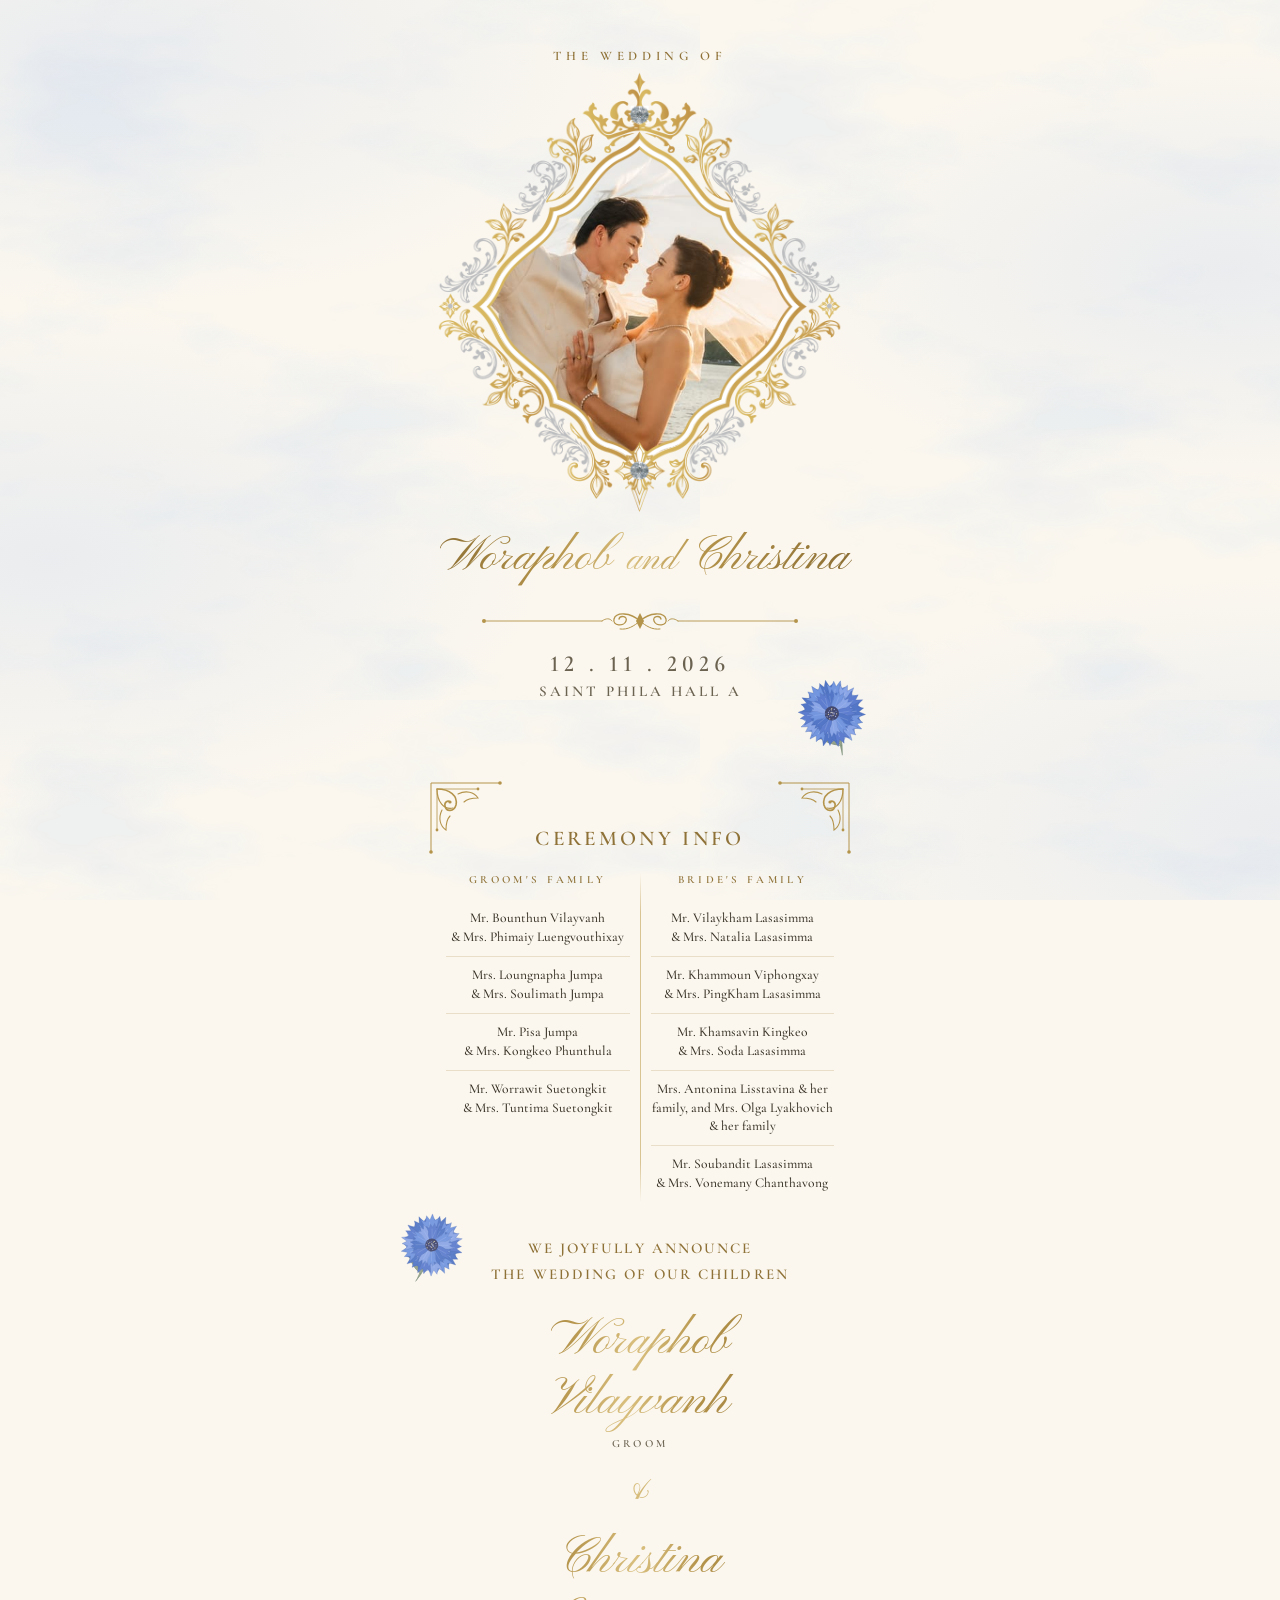
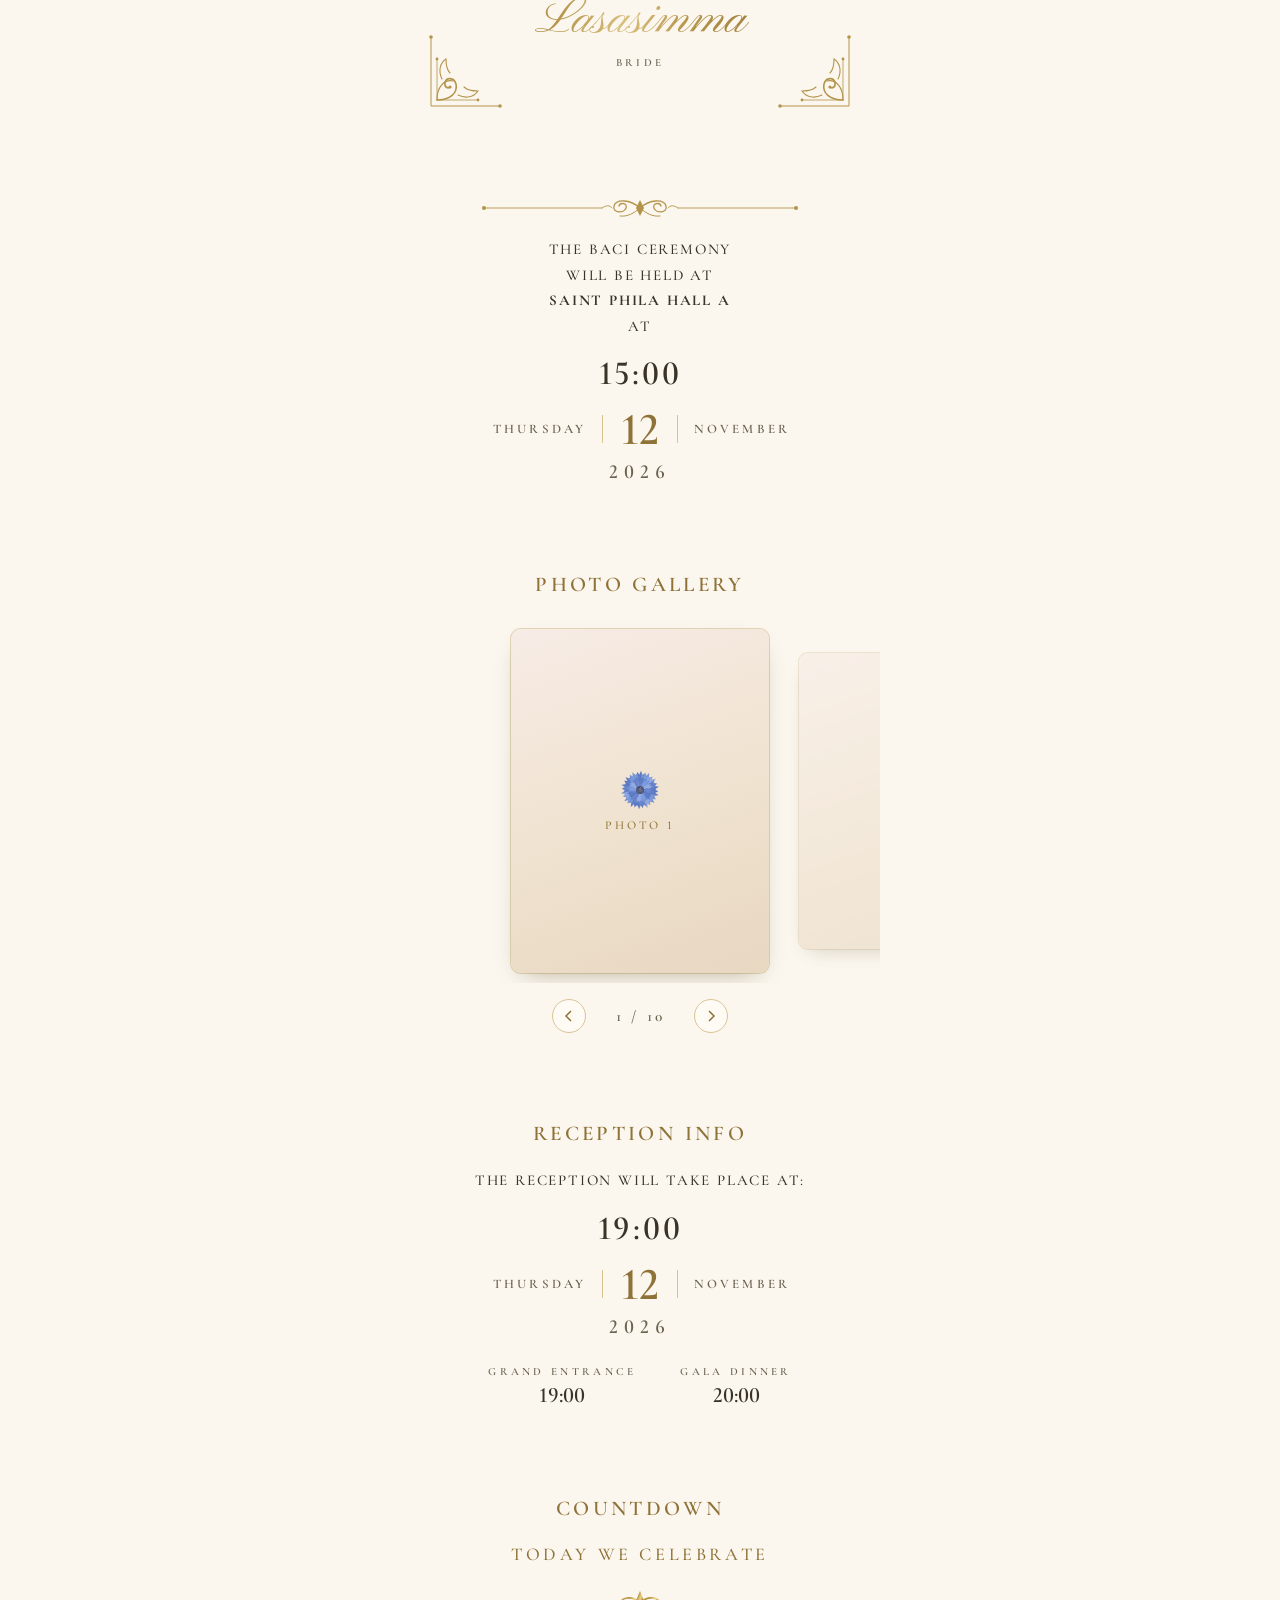
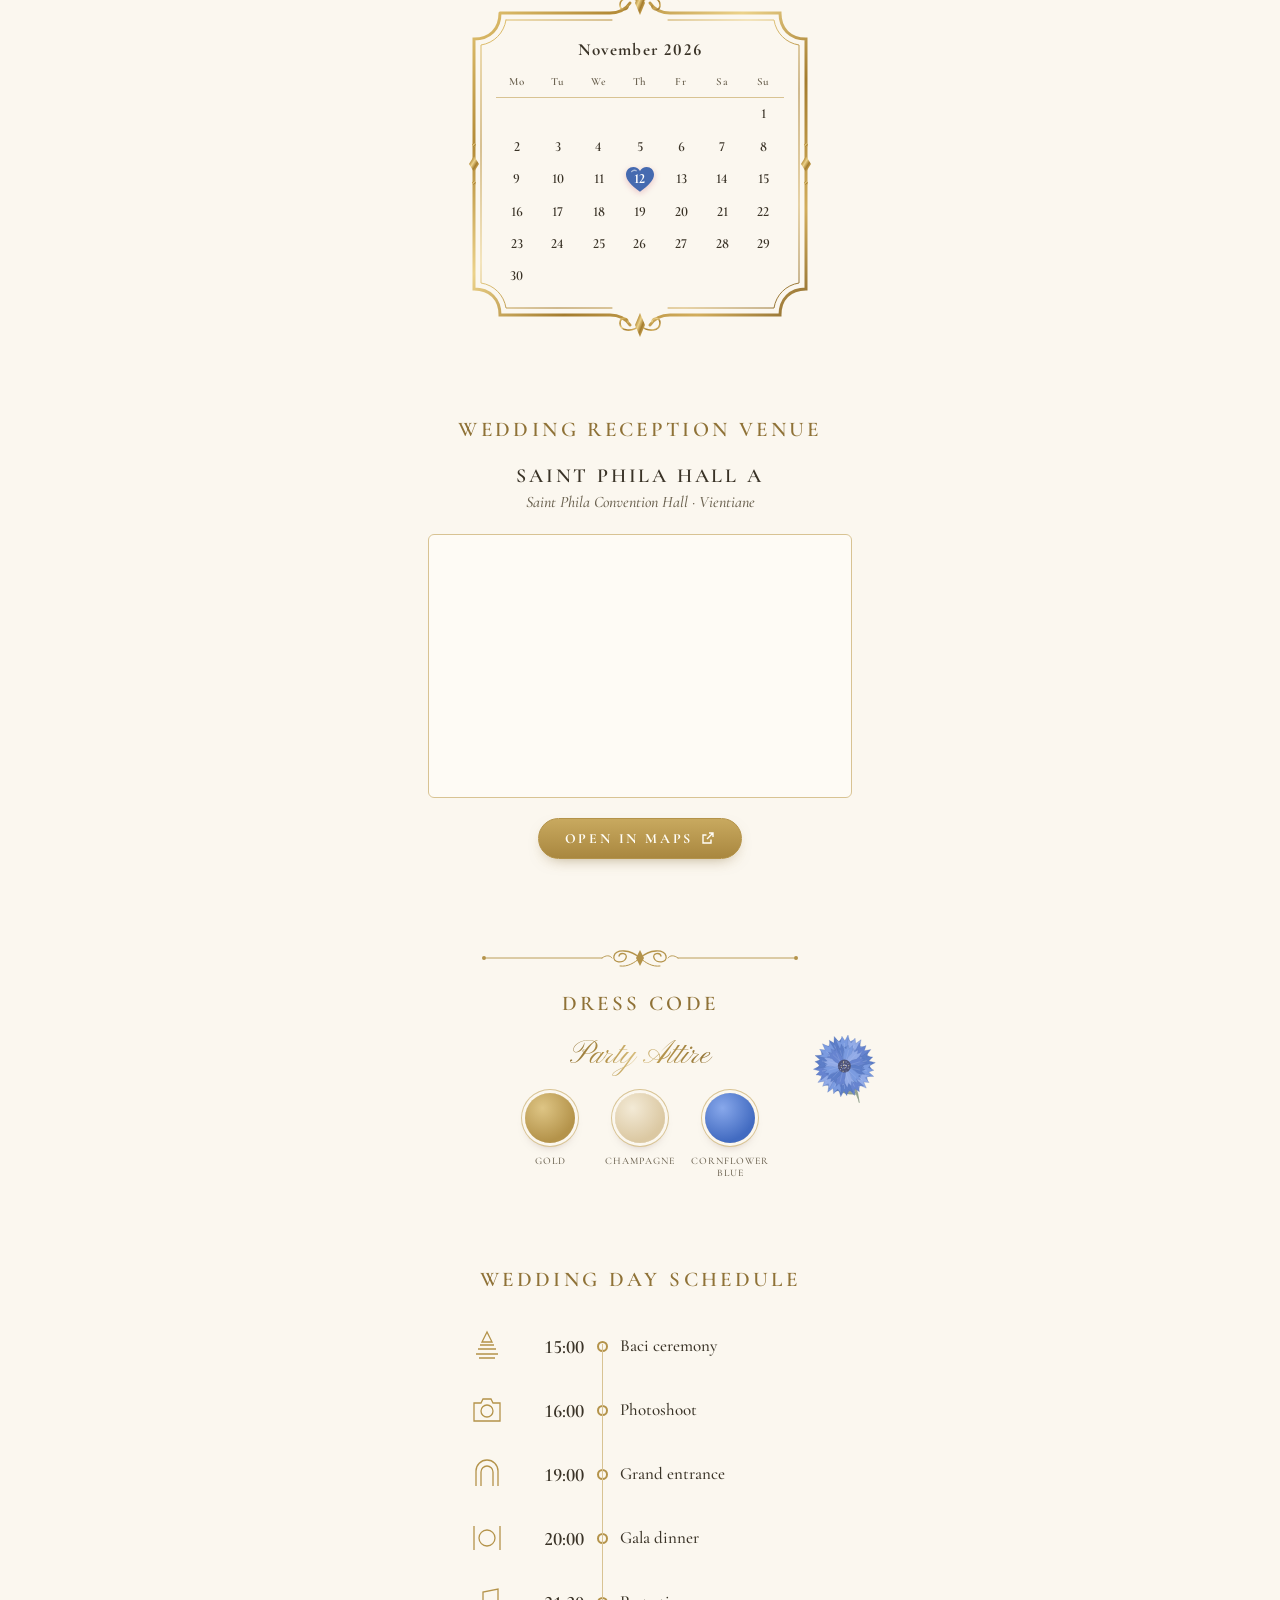
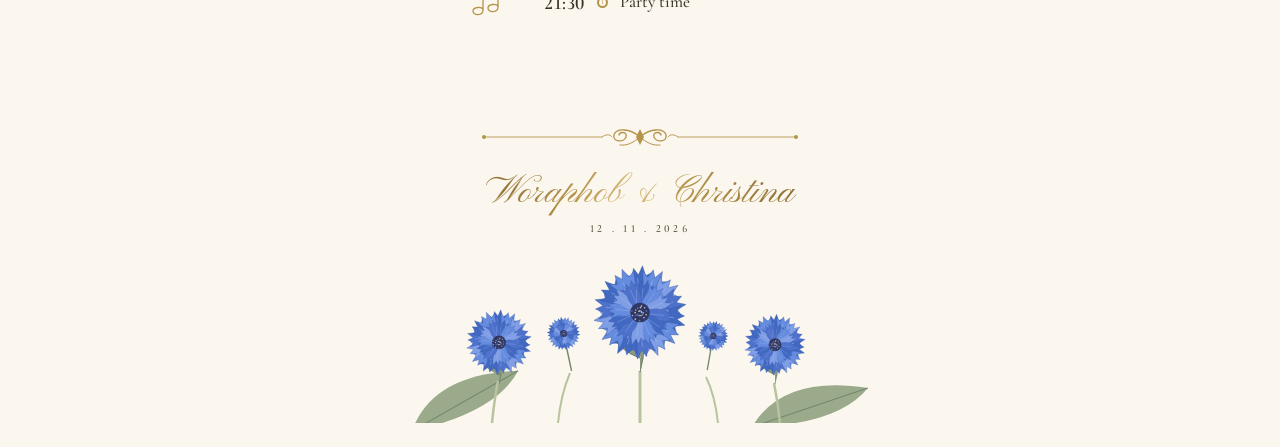
==== commit 5a50ecc3: "Use supplied BillionCard frame and WT envelope crest" ====
--- a/invitation.html
+++ b/invitation.html
@@ -168,7 +168,7 @@
       position: relative;
       width: min(96%, 420px);
       margin: 0 auto;
-      aspect-ratio: 1 / 1;
+      aspect-ratio: 433 / 473;
     }
 
     .frame-svg {
@@ -1017,210 +1017,11 @@
       <p class="eyebrow">THE WEDDING OF</p>
 
       <div class="frame-wrap">
-        <svg class="frame-svg" viewBox="0 0 420 420" role="img"
-          aria-label="Woraphob and Christina in an ornate gold frame">
-          <defs>
-            <radialGradient id="gStone" cx=".38" cy=".32" r=".75">
-              <stop offset="0" stop-color="#ffffff" />
-              <stop offset=".35" stop-color="#eef1f5" />
-              <stop offset=".72" stop-color="#bfc6cf" />
-              <stop offset="1" stop-color="#858e9b" />
-            </radialGradient>
-            <linearGradient id="gSilver" x1="0" y1="0" x2="0" y2="1">
-              <stop offset="0" stop-color="#f7f8fa" />
-              <stop offset=".35" stop-color="#d3d8de" />
-              <stop offset="1" stop-color="#8f97a3" />
-            </linearGradient>
-
-            <!-- metallic bevel for the gold -->
-            <filter id="fGold" x="-15%" y="-15%" width="130%" height="130%" color-interpolation-filters="sRGB">
-              <feGaussianBlur in="SourceAlpha" stdDeviation="1" result="blur" />
-              <feSpecularLighting in="blur" surfaceScale="2.4" specularConstant=".9" specularExponent="22"
-                lighting-color="#fffae6" result="spec">
-                <feDistantLight azimuth="235" elevation="48" />
-              </feSpecularLighting>
-              <feComposite in="spec" in2="SourceAlpha" operator="in" result="specIn" />
-              <feComposite in="SourceGraphic" in2="specIn" operator="arithmetic" k1="0" k2="1" k3=".45" k4="0"
-                result="lit" />
-              <feDropShadow in="lit" dx=".5" dy="1.2" stdDeviation="1" flood-color="#6a4e1c" flood-opacity=".38" />
-            </filter>
-            <filter id="fSilver" x="-15%" y="-15%" width="130%" height="130%" color-interpolation-filters="sRGB">
-              <feGaussianBlur in="SourceAlpha" stdDeviation=".9" result="blur" />
-              <feSpecularLighting in="blur" surfaceScale="2" specularConstant=".8" specularExponent="14"
-                lighting-color="#ffffff" result="spec">
-                <feDistantLight azimuth="235" elevation="50" />
-              </feSpecularLighting>
-              <feComposite in="spec" in2="SourceAlpha" operator="in" result="specIn" />
-              <feComposite in="SourceGraphic" in2="specIn" operator="arithmetic" k1="0" k2="1" k3=".35" k4="0"
-                result="lit" />
-              <feDropShadow in="lit" dx=".4" dy="1" stdDeviation=".9" flood-color="#5d6470" flood-opacity=".3" />
-            </filter>
-            <filter id="fGlow" x="-10%" y="-10%" width="120%" height="120%">
-              <feGaussianBlur stdDeviation="5" />
-            </filter>
-
-            <!-- photo opening: four arches with pointed peaks, joined by diagonal lobes -->
-            <path id="pOpen" pathLength="1"
-              d="M210,64 C202,69 192,73 180,74.5 C158,77 138,83 124,93 C120,80 100,78 89,89 C78,100 80,120 93,124 C83,138 77,158 74.5,180 C73,192 69,202 64,210 C69,218 73,228 74.5,240 C77,262 83,282 93,296 C80,300 78,320 89,331 C100,342 120,340 124,327 C138,337 158,343 180,345.5 C192,347 202,351 210,356 C218,351 228,347 240,345.5 C262,343 282,337 296,327 C300,340 320,342 331,331 C342,320 340,300 327,296 C337,282 343,262 345.5,240 C347,228 351,218 356,210 C351,202 347,192 345.5,180 C343,158 337,138 327,124 C340,120 342,100 331,89 C320,78 300,80 296,93 C282,83 262,77 240,74.5 C228,73 218,69 210,64 Z" />
-            <clipPath id="clipOpen">
-              <path
-                d="M210,64 C202,69 192,73 180,74.5 C158,77 138,83 124,93 C120,80 100,78 89,89 C78,100 80,120 93,124 C83,138 77,158 74.5,180 C73,192 69,202 64,210 C69,218 73,228 74.5,240 C77,262 83,282 93,296 C80,300 78,320 89,331 C100,342 120,340 124,327 C138,337 158,343 180,345.5 C192,347 202,351 210,356 C218,351 228,347 240,345.5 C262,343 282,337 296,327 C300,340 320,342 331,331 C342,320 340,300 327,296 C337,282 343,262 345.5,240 C347,228 351,218 356,210 C351,202 347,192 345.5,180 C343,158 337,138 327,124 C340,120 342,100 331,89 C320,78 300,80 296,93 C282,83 262,77 240,74.5 C228,73 218,69 210,64 Z" />
-            </clipPath>
-
-            <!-- acanthus leaf, base at 0,0 pointing +x -->
-            <path id="pLeaf"
-              d="M0,0 C4,-8 10,-12 16,-10 C16,-16 22,-19 27,-15 C29,-20 36,-20 38,-15 C42,-15 46,-10 46,-5 C40,-4 36,0 30,1 C32,5 28,9 22,6 C20,10 12,10 10,5 C6,6 2,4 0,0 Z" />
-            <g id="leafS">
-              <use href="#pLeaf" fill="url(#gSilver)" stroke="#8b93a0" stroke-width=".8" />
-              <path
-                d="M3,0 C14,-3 28,-5 44,-6 M16,-3 C18,-7 22,-10 25,-12 M26,-4 C29,-8 32,-11 35,-13 M14,-1 C16,2 18,4 21,5"
-                fill="none" stroke="#858d99" stroke-width=".8" />
-            </g>
-            <g id="leafG">
-              <use href="#pLeaf" fill="url(#gGold)" />
-              <path d="M3,0 C14,-3 28,-5 44,-6" fill="none" stroke="#8a6b2f" stroke-width=".8" />
-            </g>
-
-            <!-- brilliant-cut stone in a gold setting -->
-            <symbol id="gem" viewBox="-14 -14 28 28">
-              <circle r="12.6" fill="url(#gGold)" stroke="#7a5f28" stroke-width=".6" />
-              <g fill="#e7cf8c" stroke="#7a5f28" stroke-width=".4">
-                <circle cx="7.6" cy="-7.6" r="2.3" />
-                <circle cx="-7.6" cy="-7.6" r="2.3" />
-                <circle cx="7.6" cy="7.6" r="2.3" />
-                <circle cx="-7.6" cy="7.6" r="2.3" />
-              </g>
-              <circle r="9.8" fill="url(#gStone)" stroke="#6f7784" stroke-width=".5" />
-              <path
-                d="M9.6 0L4.25 1.76L6.79 6.79L1.76 4.25L0 9.6L-1.76 4.25L-6.79 6.79L-4.25 1.76L-9.6 0L-4.25 -1.76L-6.79 -6.79L-1.76 -4.25L0 -9.6L1.76 -4.25L6.79 -6.79L4.25 -1.76Z"
-                fill="#ffffff" fill-opacity=".55" stroke="#8e96a2" stroke-width=".35" />
-              <polygon points="4.25,1.76 1.76,4.25 -1.76,4.25 -4.25,1.76 -4.25,-1.76 -1.76,-4.25 1.76,-4.25 4.25,-1.76"
-                fill="#f4f6f9" stroke="#9aa2ad" stroke-width=".4" />
-              <g stroke="#ffffff" stroke-width=".4" stroke-opacity=".9">
-                <path
-                  d="M4.25 1.76L8.87 3.67M1.76 4.25L3.67 8.87M-1.76 4.25L-3.67 8.87M-4.25 1.76L-8.87 3.67M-4.25 -1.76L-8.87 -3.67M-1.76 -4.25L-3.67 -8.87M1.76 -4.25L3.67 -8.87M4.25 -1.76L8.87 -3.67" />
-              </g>
-              <path d="M3 5.5 L7 2 L5 7 Z M-6 -3 L-3 -6 L-7 -6 Z" fill="#7d8694" fill-opacity=".45" />
-              <path d="M-3.4 -7.2 L-2.7 -4.6 L-0.2 -3.9 L-2.7 -3.2 L-3.4 -0.6 L-4.1 -3.2 L-6.6 -3.9 L-4.1 -4.6 Z"
-                fill="#fff" />
-            </symbol>
-
-            <!-- ===== one quadrant of silver filigree (top-left), mirrored into four ===== -->
-            <g id="silverQuad">
-              <g transform="translate(210 210)">
-                <g id="silverHalf">
-                  <use href="#leafS" transform="translate(-106 -136) rotate(-118) scale(.92)" />
-                  <use href="#leafS" transform="translate(-86 -134) rotate(-97) scale(.62)" />
-                  <use href="#leafS" transform="translate(-16 -152) rotate(188) scale(.56)" />
-                  <use href="#leafS" transform="translate(-62 -141) rotate(-156) scale(.5)" />
-                  <use href="#leafS" transform="translate(-34 -148) rotate(-122) scale(.46) scale(1 -1)" />
-                </g>
-                <use href="#silverHalf" transform="matrix(0 1 1 0 0 0)" />
-                <use href="#leafS" transform="translate(-124 -124) rotate(-135) scale(1.1)" />
-                <use href="#leafS" transform="translate(-127 -121) rotate(-166) scale(.72)" />
-                <use href="#leafS" transform="translate(-121 -127) rotate(-104) scale(.72) scale(1 -1)" />
-                <!-- side tip spear (upper half; mirrored below) -->
-                <path d="M-160 0 C-167 -8 -184 -9.5 -206 0 Z" fill="url(#gSilver)" stroke="#b08d44"
-                  stroke-width="1.1" />
-              </g>
-            </g>
-
-            <!-- ===== one quadrant of gold scrollwork (top-left), mirrored into four ===== -->
-            <g id="goldQuad">
-              <g transform="translate(210 210)">
-                <g id="goldHalf" fill="none" stroke="url(#gGold)" stroke-linecap="round">
-                  <!-- S1: large C-scroll sweeping from the gem and curling onto the band -->
-                  <path
-                    d="M-12 -153 C-22 -163 -38 -170 -54 -168 C-70 -166 -76 -153 -66 -148 C-58 -145 -54 -153 -59 -156"
-                    stroke-width="4.2" />
-                  <path d="M-20 -159 C-32 -165 -46 -165 -55 -161" stroke-width="1.4" />
-                  <!-- S2: tendril curling up -->
-                  <path d="M-46 -168 C-50 -179 -60 -185 -68 -182 C-75 -179 -73 -171 -67 -173" stroke-width="3" />
-                  <!-- S3: scroll above the lobe -->
-                  <path
-                    d="M-78 -140 C-88 -146 -97 -156 -98 -166 C-99 -175 -90 -178 -86 -172 C-83 -167 -88 -163 -91 -166"
-                    stroke-width="3.6" />
-                  <!-- S4: curl beside the diagonal (pairs with its mirror) -->
-                  <path
-                    d="M-106 -142 C-110 -154 -120 -164 -132 -164 C-142 -164 -144 -152 -136 -151 C-131 -150 -130 -156 -134 -157"
-                    stroke-width="3.4" />
-                  <g fill="url(#gGold)" stroke="none">
-                    <circle cx="-59" cy="-156" r="3" />
-                    <circle cx="-67" cy="-173" r="2.4" />
-                    <circle cx="-91" cy="-166" r="2.7" />
-                    <circle cx="-134" cy="-157" r="2.6" />
-                    <!-- pendant drop under the gem (half) -->
-                    <path d="M0 -137 C-4.5 -133 -6 -127 0 -119 Z" />
-                  </g>
-                  <use href="#leafG" stroke="none" transform="translate(-34 -168) rotate(-160) scale(.46)" />
-                  <use href="#leafG" stroke="none" transform="translate(-80 -146) rotate(-128) scale(.4)" />
-                </g>
-                <use href="#goldHalf" transform="matrix(0 1 1 0 0 0)" />
-                <!-- diagonal gold leaf between the paired curls -->
-                <use href="#leafG" transform="translate(-126 -126) rotate(-135) scale(.56)" />
-
-                <!-- top finial: half fleur-de-lis -->
-                <g fill="url(#gGold)">
-                  <path d="M0 -159.5 L-8 -159.5 C-9.5 -161.5 -9.5 -164 -8 -165.5 L0 -165.5 Z" />
-                  <path d="M0 -165.5 C-4 -171 -9.5 -180 -8.5 -189 C-7.5 -195 -4 -199 0 -206 Z" />
-                  <circle cx="0" cy="-210" r="2.6" />
-                </g>
-                <path
-                  d="M-3.5 -166 C-8 -179 -16 -191 -24 -190 C-32 -189 -31.5 -178 -24.5 -178 C-20.5 -178 -19.5 -183 -23 -184.5"
-                  fill="none" stroke="url(#gGold)" stroke-width="3" stroke-linecap="round" />
-                <circle cx="-23" cy="-184.5" r="2.2" fill="url(#gGold)" />
-
-                <!-- side tip: collar + curls (upper half) -->
-                <path d="M-156 0 L-156 -6 C-159.5 -6 -162 -3 -162 0 Z" fill="url(#gGold)" />
-                <path d="M-165 -6 C-172 -14 -186 -16 -191.5 -9.5 C-194.5 -5 -190.5 -0.5 -187 -3.5" fill="none"
-                  stroke="url(#gGold)" stroke-width="2.6" stroke-linecap="round" />
-                <circle cx="-209.5" cy="0" r="2.5" fill="url(#gGold)" />
-              </g>
-            </g>
-          </defs>
-
-          <!-- silver filigree behind -->
-          <g class="fr-silver" filter="url(#fSilver)">
-            <use href="#silverQuad" />
-            <use href="#silverQuad" transform="translate(420 0) scale(-1 1)" />
-            <use href="#silverQuad" transform="translate(0 420) scale(1 -1)" />
-            <use href="#silverQuad" transform="translate(420 420) scale(-1 -1)" />
-          </g>
-
-          <!-- main gold band (draws in) -->
-          <g filter="url(#fGold)">
-            <use href="#pOpen" class="band-draw" fill="none" stroke="url(#gGold)" stroke-width="13"
-              stroke-linejoin="round" />
-            <use href="#pOpen" class="band-draw" fill="none" stroke="#fbf5e8" stroke-width="6"
-              stroke-linejoin="round" />
-          </g>
-
-          <!-- photo -->
-          <g class="fr-photo" clip-path="url(#clipOpen)">
-            <rect x="60" y="60" width="300" height="300" fill="#f1eadb" />
-            <image href="images/groom-bride.jpeg" x="-274" y="-137" width="952" height="635"
-              preserveAspectRatio="xMidYMid slice" />
-            <use href="#pOpen" fill="none" stroke="#fffdf7" stroke-width="14" opacity=".6" filter="url(#fGlow)" />
-          </g>
-          <use href="#pOpen" class="band-draw" fill="none" stroke="url(#gGold)" stroke-width="2.4"
-            stroke-linejoin="round" />
-
-          <!-- gold scrollwork -->
-          <g class="fr-orn" filter="url(#fGold)">
-            <use href="#goldQuad" />
-            <use href="#goldQuad" transform="translate(420 0) scale(-1 1)" />
-            <use href="#goldQuad" transform="translate(0 420) scale(1 -1)" />
-            <use href="#goldQuad" transform="translate(420 420) scale(-1 -1)" />
-          </g>
-
-          <!-- stones -->
-          <g class="fr-gems" filter="drop-shadow(0 1px 1.5px rgba(80,60,20,.4))">
-            <use href="#gem" x="195" y="47" width="30" height="30" />
-            <use href="#gem" x="195" y="343" width="30" height="30" />
-            <use href="#gem" x="47" y="195" width="30" height="30" />
-            <use href="#gem" x="343" y="195" width="30" height="30" />
-          </g>
-        </svg>
+        <svg class="frame-svg" viewBox="75 138 433 473" role="img" aria-label="Woraphob and Christina in the original BillionCard gold and silver frame">
+  <defs><clipPath id="invitationPhoto"><path transform="matrix(1,0,0,-1,274.7119,225.38684)" d="M16.769 13.346 L0 0-.287-.153C-2.415-1.285-4.611-2.455-6.853-3.539-18.193-9.029-26.778-18.787-34.366-28.513-36.505-31.255-38.592-34.049-40.677-36.841-43.384-40.463-46.18-44.208-49.076-47.813-55.25-55.499-62.944-60.637-71.899-63.069-72.678-63.296-73.523-63.485-74.41-63.633L-74.438-63.835-74.473-64.012C-75.749-70.387-78.125-76.218-81.533-81.345-83.901-84.905-86.779-88.185-90.089-91.092-93.691-94.257-97.435-97.314-101.055-100.271-103.81-102.521-106.659-104.847-109.389-107.176-119.143-115.499-128.931-124.921-134.459-137.407-135.527-139.824-136.685-142.203-137.804-144.502L-137.989-144.88C-141.977-153.075-146.787-159.455-152.638-164.288-145.726-170.161-140.113-177.887-135.106-188.376-132.431-193.978-129.852-198.739-127.219-202.934-122.804-209.964-116.803-215.675-110.975-220.803-107.372-223.972-103.615-227.133-99.984-230.188-97.039-232.667-94.095-235.144-91.185-237.662-82.544-245.138-77.256-253.398-75.018-262.91-74.723-264.162-74.477-265.48-74.287-266.833-66.197-268.984-47.021-275.821-39.653-293.543-34.054-307.021-23.802-312.238-16.189-314.241-13.86-314.853-3.785-317.797 5.27-324.902L16.769 -330.814Z"/><path transform="matrix(1,0,0,-1,308.2499,225.38684)" d="M-16.769 13.346 L0 0 .286-.153C2.414-1.285 4.611-2.455 6.853-3.539 18.193-9.029 26.778-18.787 34.365-28.513 36.505-31.255 38.592-34.049 40.677-36.841 43.383-40.463 46.18-44.208 49.075-47.813 55.25-55.499 62.944-60.637 71.9-63.069 72.678-63.296 73.523-63.485 74.41-63.633L74.438-63.835 74.473-64.012C75.749-70.387 78.124-76.218 81.532-81.345 83.901-84.905 86.778-88.185 90.089-91.092 93.691-94.257 97.436-97.314 101.055-100.271 103.81-102.521 106.658-104.847 109.389-107.176 119.143-115.499 128.931-124.921 134.458-137.407 135.527-139.824 136.685-142.203 137.804-144.502L137.989-144.88C141.977-153.075 146.786-159.455 152.638-164.288 145.726-170.161 140.113-177.887 135.106-188.376 132.431-193.978 129.852-198.739 127.219-202.934 122.804-209.964 116.803-215.675 110.975-220.803 107.371-223.972 103.614-227.133 99.984-230.188 97.038-232.667 94.095-235.144 91.185-237.662 82.544-245.138 77.256-253.398 75.018-262.91 74.723-264.162 74.477-265.48 74.286-266.833 66.196-268.984 47.021-275.821 39.652-293.543 34.054-307.021 23.802-312.238 16.19-314.241 13.859-314.853 3.785-317.797-5.27-324.902L-16.769 -330.814Z"/></clipPath></defs>
+  <image href="images/groom-bride.jpeg" x="-270" y="-17" width="1105" height="737" preserveAspectRatio="xMidYMid slice" clip-path="url(#invitationPhoto)"/>
+  <image href="images/billioncard-frame.png" x="75" y="138" width="433" height="473"/>
+</svg>
       </div>
 
       <h1 class="hero-names script">Woraphob <span class="and">and</span> Christina</h1>
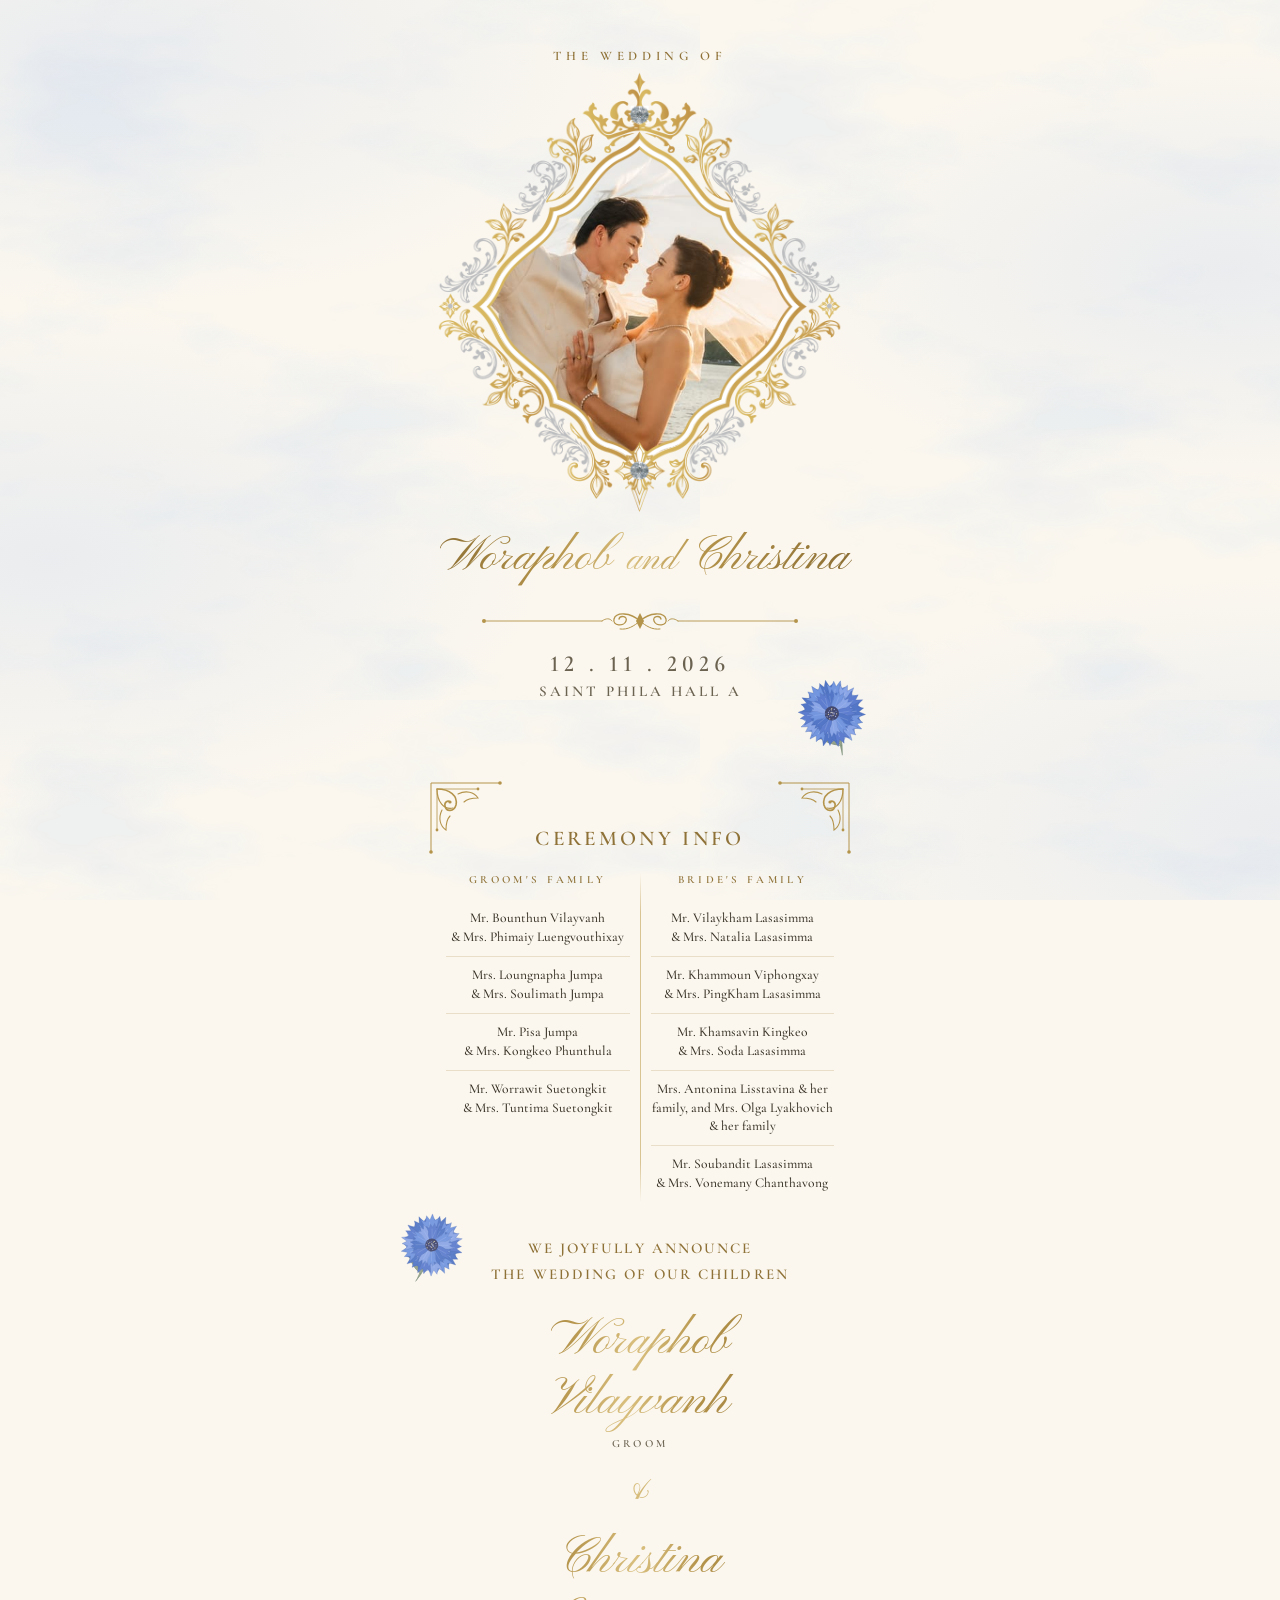
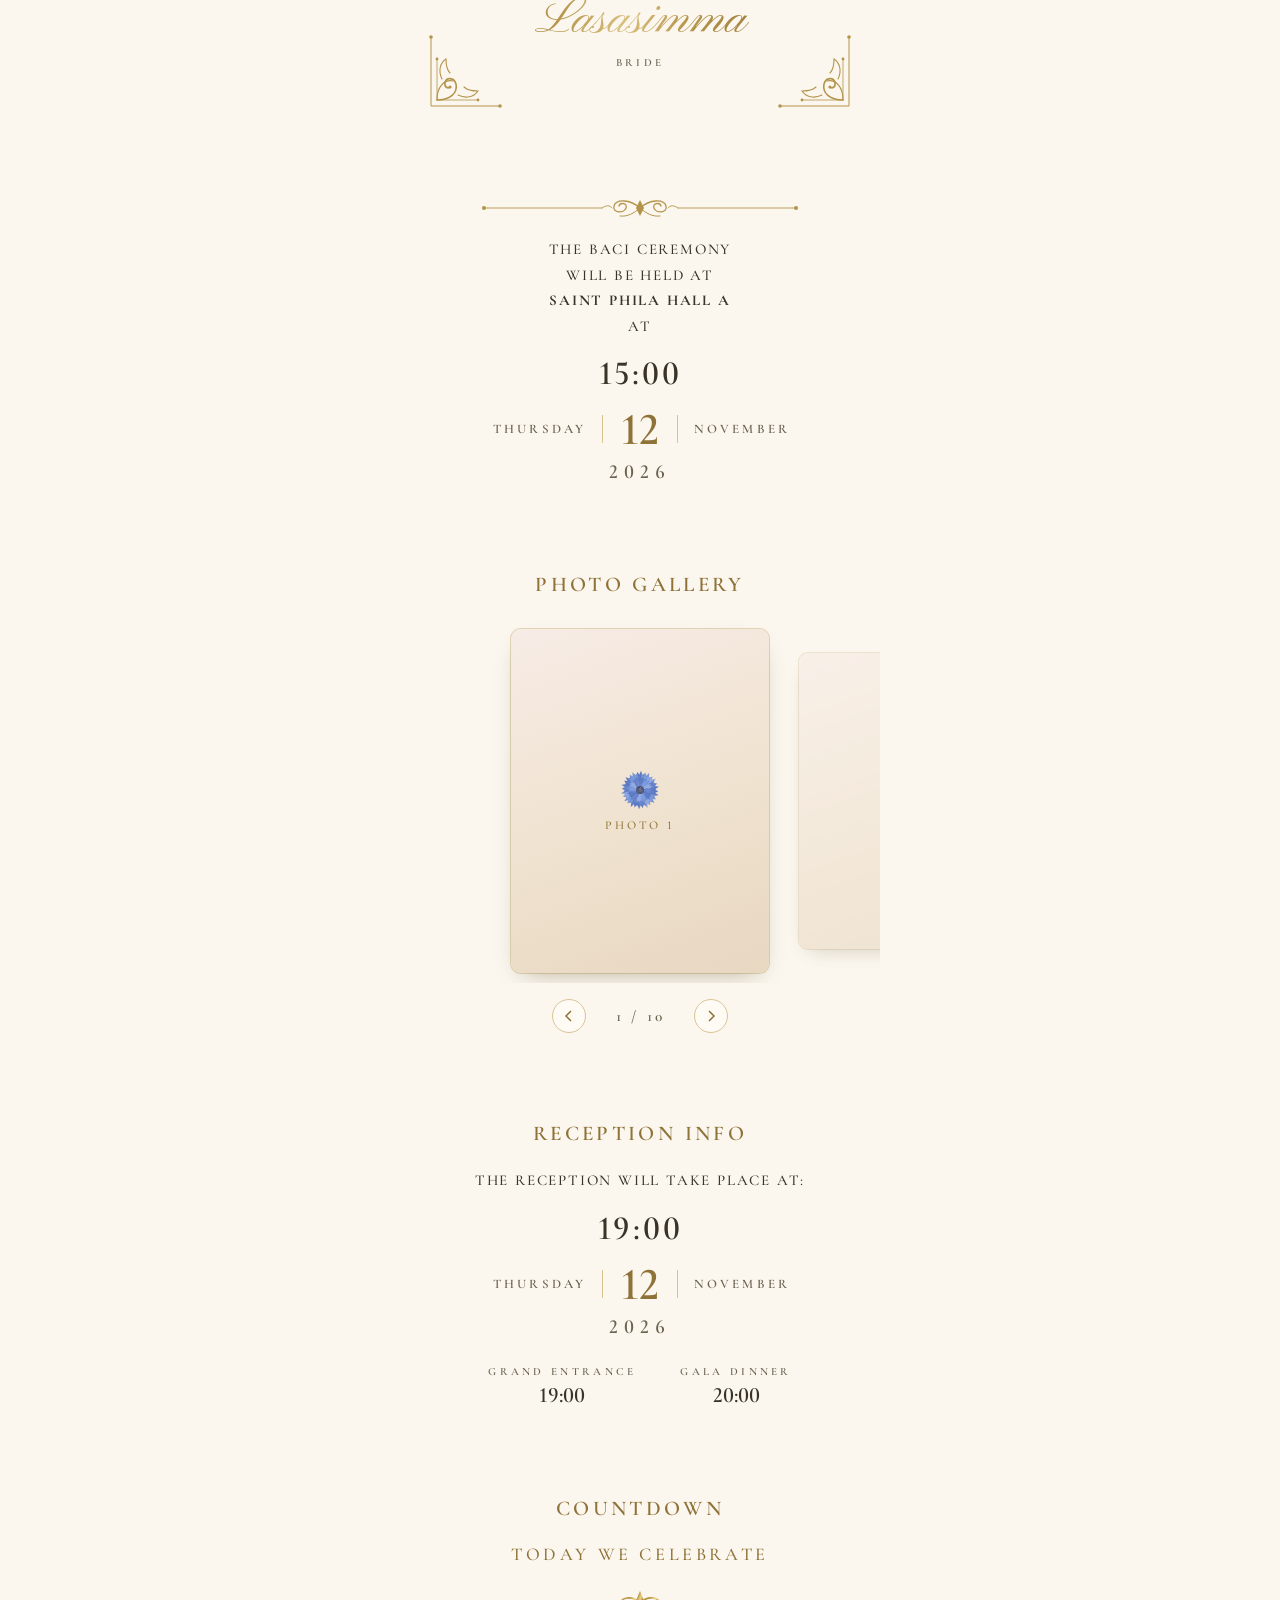
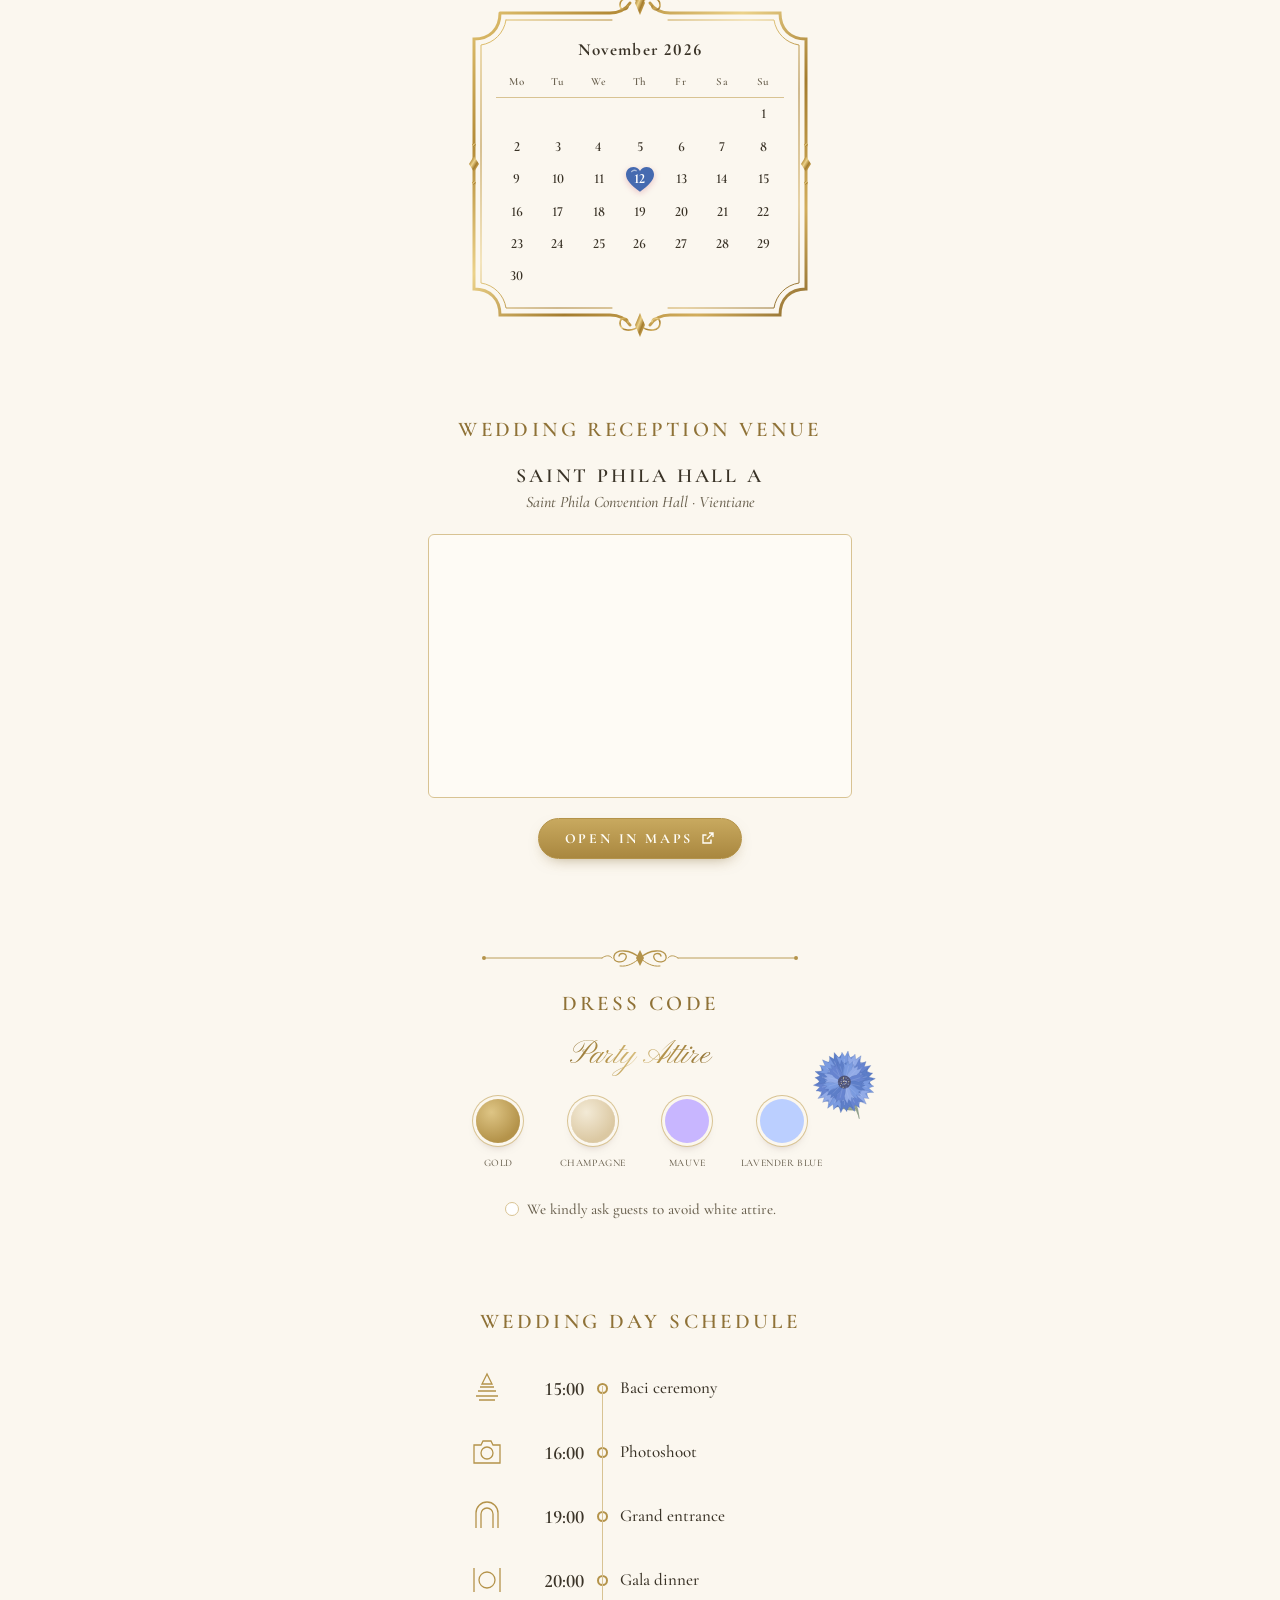
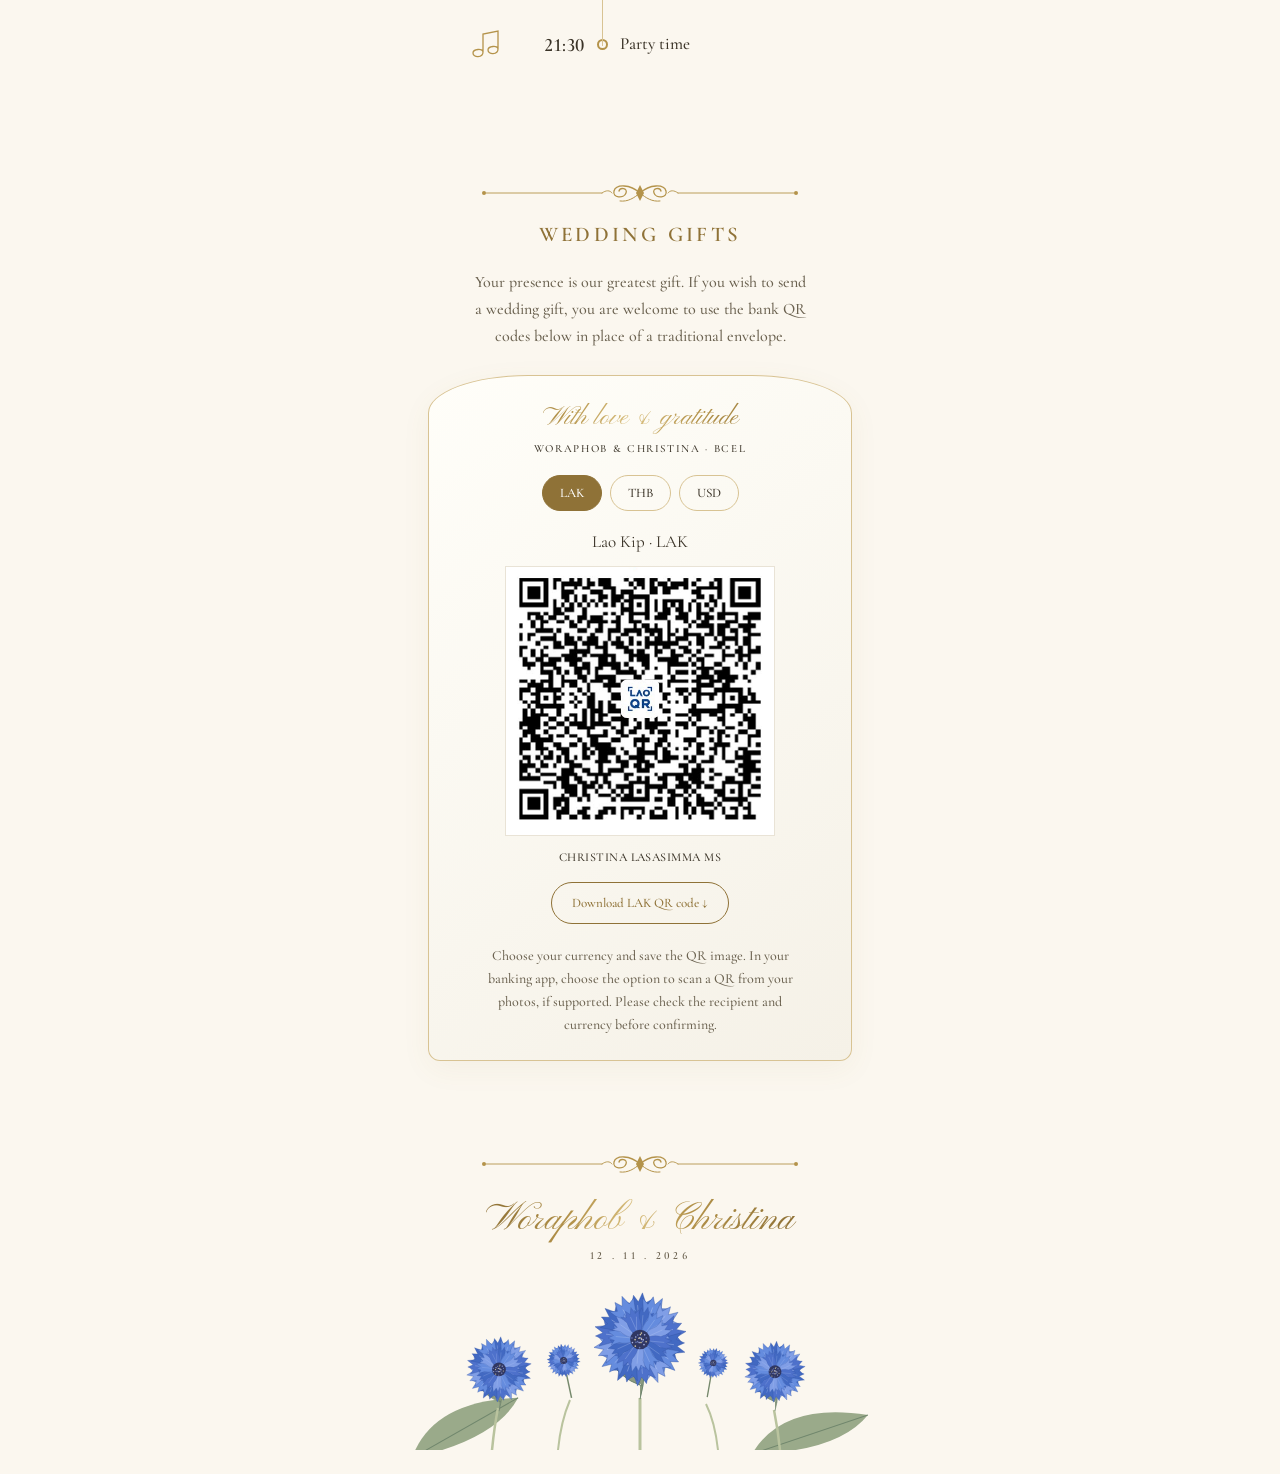
==== commit 614ec5ea: "Update dress palette and add wedding gift QR downloads" ====
--- a/invitation.html
+++ b/invitation.html
@@ -916,7 +916,31 @@
         margin: 18px -28px 0;
       }
     }
-  </style>
+
+    .dress-palette { list-style:none; padding:0; margin:22px auto 0; display:grid; grid-template-columns:repeat(4,minmax(0,1fr)); gap:8px; max-width:370px; }
+    .dress-palette li { display:flex; flex-direction:column; align-items:center; gap:14px; font-size:10px; letter-spacing:.06em; text-transform:uppercase; color:var(--ink-soft); }
+    .dress-palette .swatch { flex-shrink:0; width:44px; height:44px; }
+    .dress-note { margin:28px auto 0; max-width:330px; font-size:15px; line-height:1.6; color:var(--ink-soft); }
+    .white-swatch { display:inline-block; width:14px; height:14px; margin-right:8px; vertical-align:-2px; border:1px solid var(--gold-light); border-radius:50%; background:white; }
+    .gift-intro { max-width:340px; margin:0 auto 24px; line-height:1.7; color:var(--ink-soft); }
+    .gift-card { padding:24px 20px; border:1px solid var(--gold-light); border-radius:100px 100px 12px 12px / 38px 38px 12px 12px; background:linear-gradient(145deg,#fffef9,#f5f1e7); box-shadow:0 8px 30px rgba(143,114,55,.06); }
+    .gift-card h3 { margin:0 0 6px; font-weight:normal; color:var(--gold-dark); font-size:26px; }
+    .gift-card .bank-label { margin:0 0 20px; font-size:11px; letter-spacing:.15em; }
+    .gift-currencies { display:flex; justify-content:center; gap:8px; flex-wrap:wrap; margin:0 0 20px; }
+    .gift-currencies a { padding:9px 17px; border:1px solid var(--gold-light); border-radius:24px; color:var(--ink); text-decoration:none; font-size:13px; }
+    .gift-currencies a[aria-current="true"] { background:var(--gold-dark); color:white; border-color:var(--gold-dark); }
+    .gift-panel[hidden] { display:none; }
+    .gift-panel h4 { margin:0 0 14px; font-size:17px; font-weight:normal; }
+    .bank-code { display:block; width:100%; max-width:270px; aspect-ratio:1; margin:0 auto; background:white; border:1px solid #e9e3d6; }
+    .gift-recipient { margin:14px 0 18px; font-size:12px; letter-spacing:.04em; }
+    .qr-download { display:inline-block; border:1px solid var(--gold-dark); border-radius:24px; padding:12px 20px; color:var(--gold-dark); text-decoration:none; font-size:13px; }
+    .qr-download:hover { background:#eee6d5; }
+    .gift-currencies a:focus-visible,.qr-download:focus-visible { outline:2px solid var(--gold-dark); outline-offset:4px; }
+    .gift-help { margin:20px auto 0; max-width:310px; font-size:14px; line-height:1.65; color:var(--ink-soft); }
+
+</style>
+<link rel="stylesheet" href="assets/portrait-reveal.css">
+<script src="assets/portrait-reveal.js"></script>
 </head>
 
 <body>
@@ -1229,7 +1253,7 @@
     </section>
 
     <!-- ================= 8. DRESS CODE ================= -->
-    <section class="dress">
+    <section class="dress" id="dress-code">
       <svg class="cornflower" aria-hidden="true"
         style="right:-54px; top:38%; width:120px; height:90px; transform:rotate(-22deg); opacity:.85">
         <use href="#cornflower" />
@@ -1239,21 +1263,57 @@
       </svg>
       <h2 class="sec-title" style="margin-top:22px">Dress Code</h2>
       <p class="attire script">Party Attire</p>
-      <div class="swatches" role="list" aria-label="Suggested colours">
-        <span class="swatch" role="listitem" aria-label="Gold"
-          style="background:radial-gradient(circle at 35% 30%, #dec585, #b4934a 70%)"></span>
-        <span class="swatch" role="listitem" aria-label="Champagne"
-          style="background:radial-gradient(circle at 35% 30%, #f3ead6, #dbc8a2 70%)"></span>
-        <span class="swatch" role="listitem" aria-label="Cornflower Blue"
-          style="background:radial-gradient(circle at 35% 30%, #88a8eb, #426bc1 70%)"></span>
-      </div>
-      <div class="swatch-names" aria-hidden="true"><span>Gold</span><span>Champagne</span><span>Cornflower Blue</span></div>
+      <ul class="dress-palette" aria-label="Suggested colours">
+        <li><span class="swatch" style="background:radial-gradient(circle at 35% 30%, #dec585, #b4934a 70%)"></span>Gold</li>
+        <li><span class="swatch" style="background:radial-gradient(circle at 35% 30%, #f3ead6, #dbc8a2 70%)"></span>Champagne</li>
+        <li><span class="swatch" style="background:#C8B6FF"></span>Mauve</li>
+        <li><span class="swatch" style="background:#BBCFFF"></span>Lavender Blue</li>
+      </ul>
+      <p class="dress-note"><span class="white-swatch" aria-hidden="true"></span>We kindly ask guests to avoid white attire.</p>
     </section>
 
     <!-- ================= 9. WEDDING DAY SCHEDULE ================= -->
     <section class="schedule">
       <h2 class="sec-title">Wedding Day Schedule</h2>
       <ul class="timeline"><li><svg class="ico" viewBox="0 0 34 34" fill="none" stroke="currentColor" stroke-width="1.3" aria-hidden="true"><path d="M17 3L12 13H22Z M10 16H24 M8 20H26 M6 25H28 M9 29H25"/></svg><span class="tm">15:00</span><span class="dot"></span><span class="what">Baci ceremony</span></li><li><svg class="ico" viewBox="0 0 34 34" fill="none" stroke="currentColor" stroke-width="1.3" aria-hidden="true"><path d="M4 10H11L13 6H21L23 10H30V28H4Z M23 18A6 6 0 1 0 11 18A6 6 0 1 0 23 18"/></svg><span class="tm">16:00</span><span class="dot"></span><span class="what">Photoshoot</span></li><li><svg class="ico" viewBox="0 0 34 34" fill="none" stroke="currentColor" stroke-width="1.3" aria-hidden="true"><path d="M6 29V14A11 11 0 0 1 28 14V29 M11 29V15A6 6 0 0 1 23 15V29"/></svg><span class="tm">19:00</span><span class="dot"></span><span class="what">Grand entrance</span></li><li><svg class="ico" viewBox="0 0 34 34" fill="none" stroke="currentColor" stroke-width="1.3" aria-hidden="true"><path d="M25 17A8 8 0 1 0 9 17A8 8 0 1 0 25 17 M4 5V29 M30 5V29"/></svg><span class="tm">20:00</span><span class="dot"></span><span class="what">Gala dinner</span></li><li><svg class="ico" viewBox="0 0 34 34" fill="none" stroke="currentColor" stroke-width="1.3" aria-hidden="true"><path d="M13 25V7L28 4V22 M13 25C13 31 3 31 3 26C3 22 13 21 13 25 M28 22C28 28 18 28 18 23C18 19 28 18 28 22"/></svg><span class="tm">21:30</span><span class="dot"></span><span class="what">Party time</span></li></ul>
+    </section>
+
+    <section class="gifts" aria-labelledby="gifts-title">
+      <svg class="divider" aria-hidden="true"><use href="#divider" /></svg>
+      <h2 class="sec-title" id="gifts-title">Wedding Gifts</h2>
+      <p class="gift-intro">Your presence is our greatest gift. If you wish to send a wedding gift, you are welcome to use the bank QR codes below in place of a traditional envelope.</p>
+      <div class="gift-card">
+        <h3 class="script">With love &amp; gratitude</h3>
+        <p class="bank-label">WORAPHOB &amp; CHRISTINA · BCEL</p>
+        <nav class="gift-currencies" aria-label="Choose gift currency">
+          <a href="#gift-lak">LAK</a><a href="#gift-thb">THB</a><a href="#gift-usd">USD</a>
+        </nav>
+        <div class="gift-panel" id="gift-lak">
+          <h4>Lao Kip · LAK</h4>
+          <svg class="bank-code" viewBox="395 1128 500 500" role="img" aria-label="BCEL LAK gift QR code for Christina Lasasimma">
+            <image href="images/bank-qr/lak.jpeg" width="1290" height="2796" />
+          </svg>
+          <p class="gift-recipient">CHRISTINA LASASIMMA MS</p>
+          <a class="qr-download" href="images/bank-qr/lak.jpeg" download="Woraphob-Christina-BCEL-LAK.jpeg">Download LAK QR code ↓</a>
+        </div>
+        <div class="gift-panel" id="gift-thb">
+          <h4>Thai Baht · THB</h4>
+          <svg class="bank-code" viewBox="395 1128 500 500" role="img" aria-label="BCEL THB gift QR code for Christina Lasasimma">
+            <image href="images/bank-qr/thb.jpeg" width="1290" height="2796" />
+          </svg>
+          <p class="gift-recipient">CHRISTINA LASASIMMA MS</p>
+          <a class="qr-download" href="images/bank-qr/thb.jpeg" download="Woraphob-Christina-BCEL-THB.jpeg">Download THB QR code ↓</a>
+        </div>
+        <div class="gift-panel" id="gift-usd">
+          <h4>US Dollar · USD</h4>
+          <svg class="bank-code" viewBox="395 1128 500 500" role="img" aria-label="BCEL USD gift QR code for Christina Lasasimma">
+            <image href="images/bank-qr/usd.jpeg" width="1290" height="2796" />
+          </svg>
+          <p class="gift-recipient">CHRISTINA LASASIMMA MS</p>
+          <a class="qr-download" href="images/bank-qr/usd.jpeg" download="Woraphob-Christina-BCEL-USD.jpeg">Download USD QR code ↓</a>
+        </div>
+        <p class="gift-help">Choose your currency and save the QR image. In your banking app, choose the option to scan a QR from your photos, if supported. Please check the recipient and currency before confirming.</p>
+      </div>
     </section>
 
     <!-- ================= CLOSING ================= -->
@@ -1282,6 +1342,20 @@
   </main>
 
   <script>
+    /* Currency links remain usable without JavaScript; enhance to one panel at a time. */
+    (function () {
+      var links = Array.from(document.querySelectorAll('.gift-currencies a'));
+      var panels = Array.from(document.querySelectorAll('.gift-panel'));
+      function select(id) {
+        panels.forEach(function (panel) { panel.hidden = panel.id !== id; });
+        links.forEach(function (link) { link.setAttribute('aria-current', String(link.hash === '#' + id)); });
+      }
+      links.forEach(function (link) {
+        link.addEventListener('click', function (event) { event.preventDefault(); select(link.hash.slice(1)); });
+      });
+      select(panels.some(function (panel) { return '#' + panel.id === location.hash; }) ? location.hash.slice(1) : 'gift-lak');
+    })();
+
     /* ---------- Countdown: 12 Nov 2026, 15:00 in Vientiane (UTC+7) ---------- */
     (function () {
       var target = Date.UTC(2026, 10, 12, 8, 0, 0);   // 15:00 ICT = 08:00 UTC
--- a/assets/portrait-reveal.css
+++ b/assets/portrait-reveal.css
@@ -0,0 +1,8 @@
+/* Shared by the envelope and invitation; only hide when the controller runs. */
+html.portrait-loading .envelope-portrait > image,
+html.portrait-loading .frame-svg > image { opacity: 0; }
+.envelope-portrait, .frame-svg { transform-origin: center; transform-box: fill-box; }
+@media (prefers-reduced-motion: reduce) {
+  html.portrait-loading .envelope-portrait > image,
+  html.portrait-loading .frame-svg > image { opacity: 1; }
+}
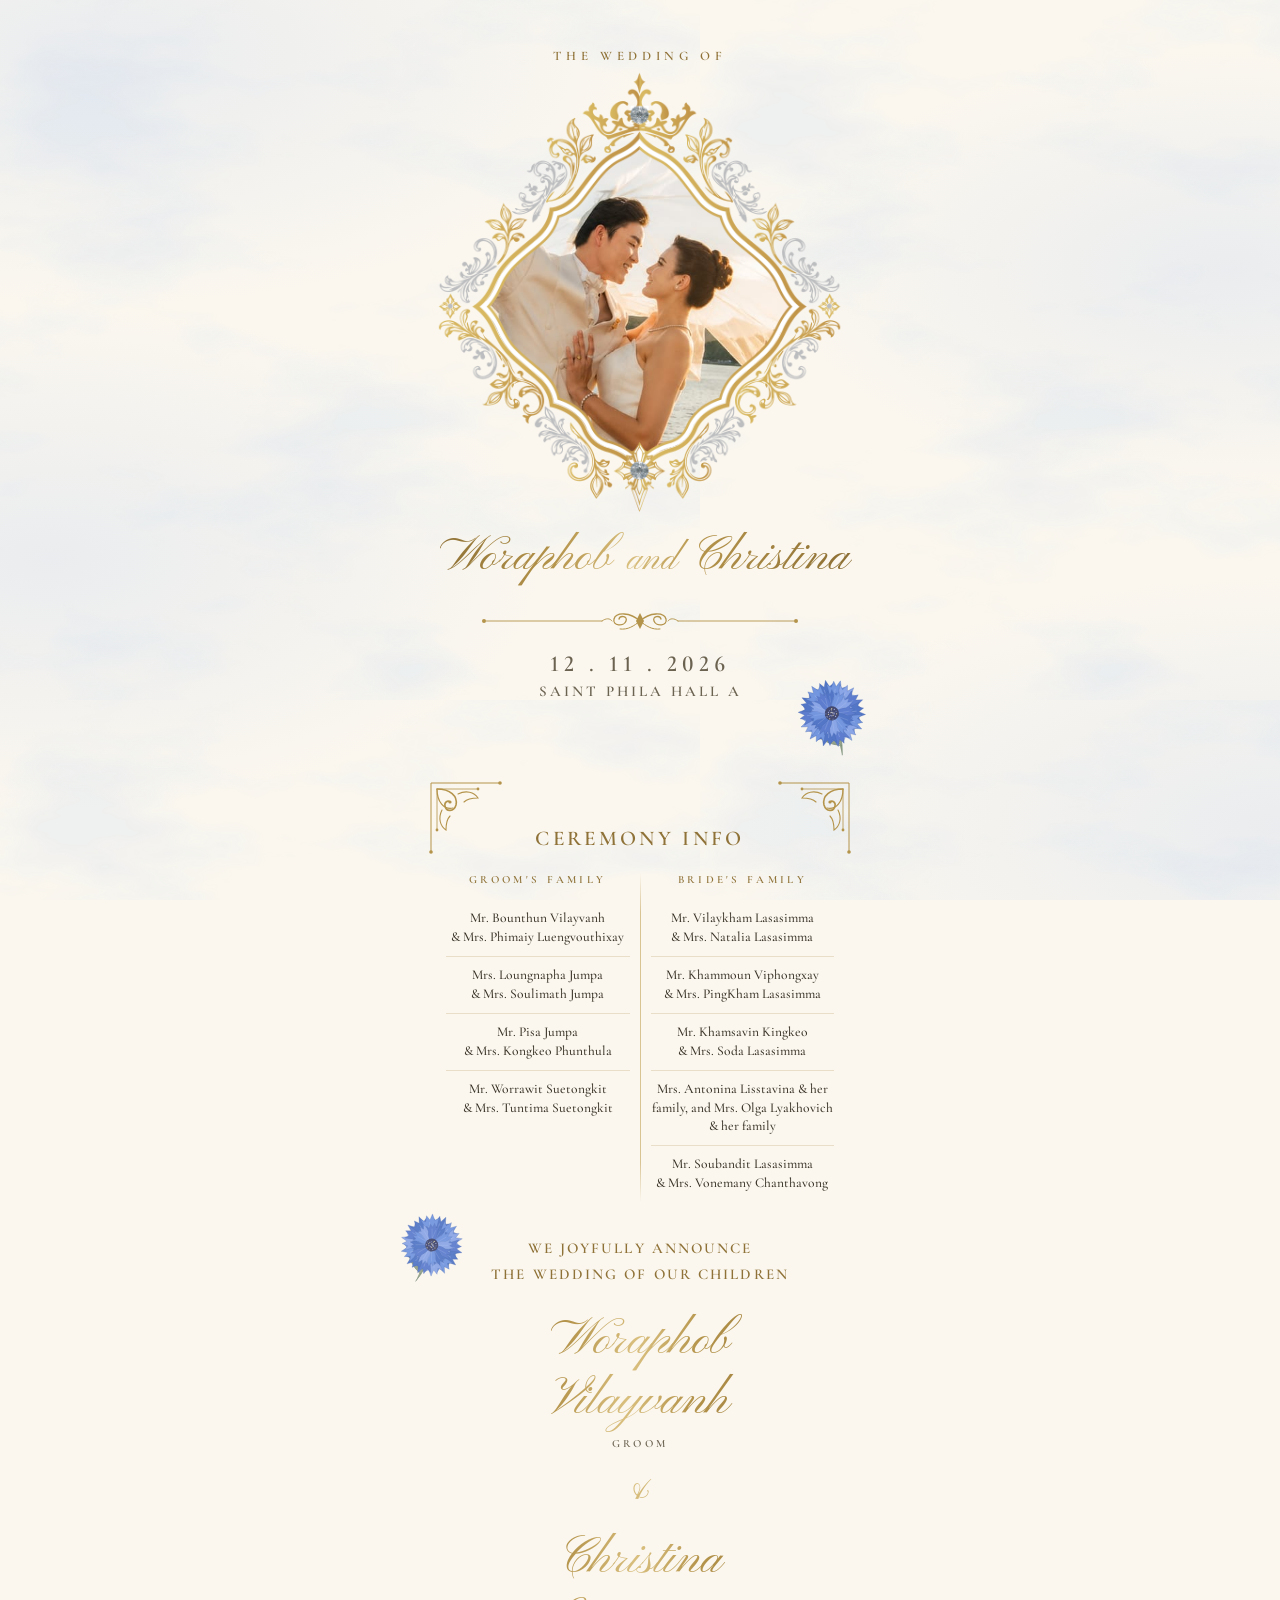
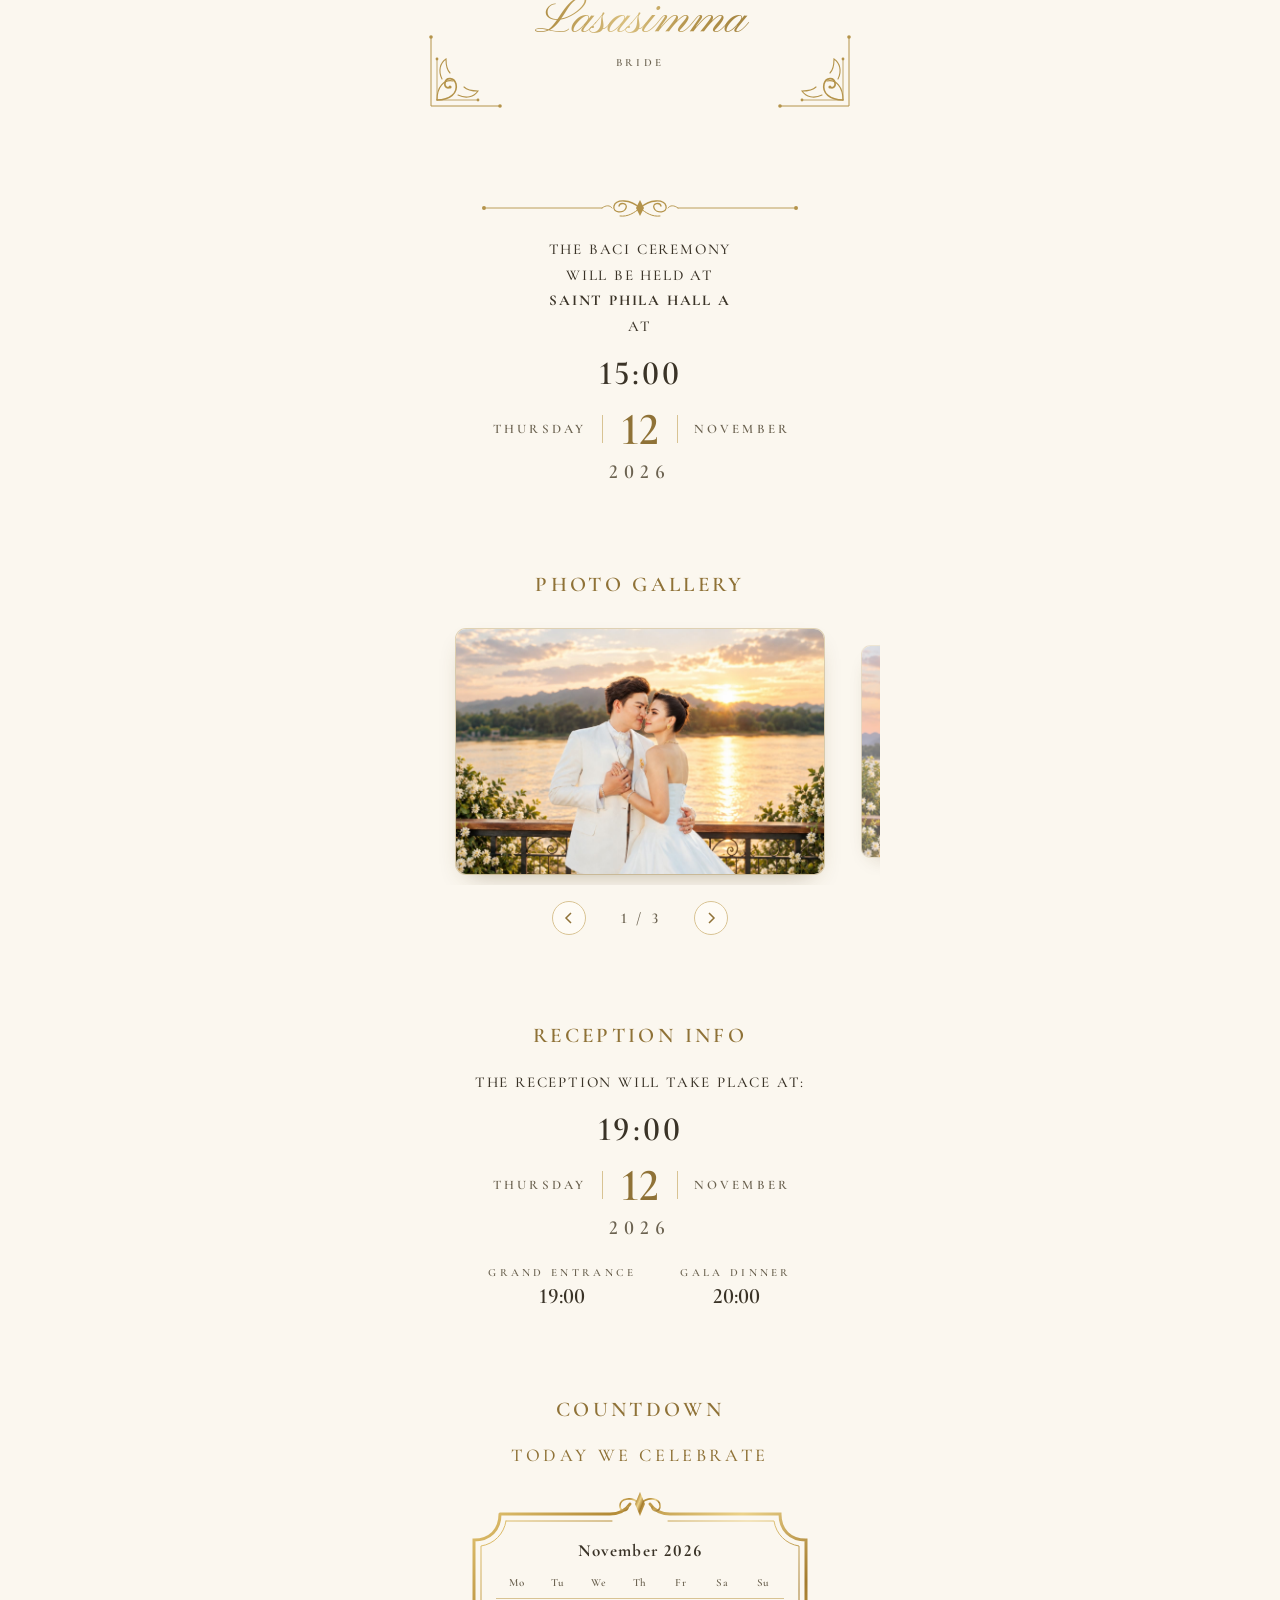
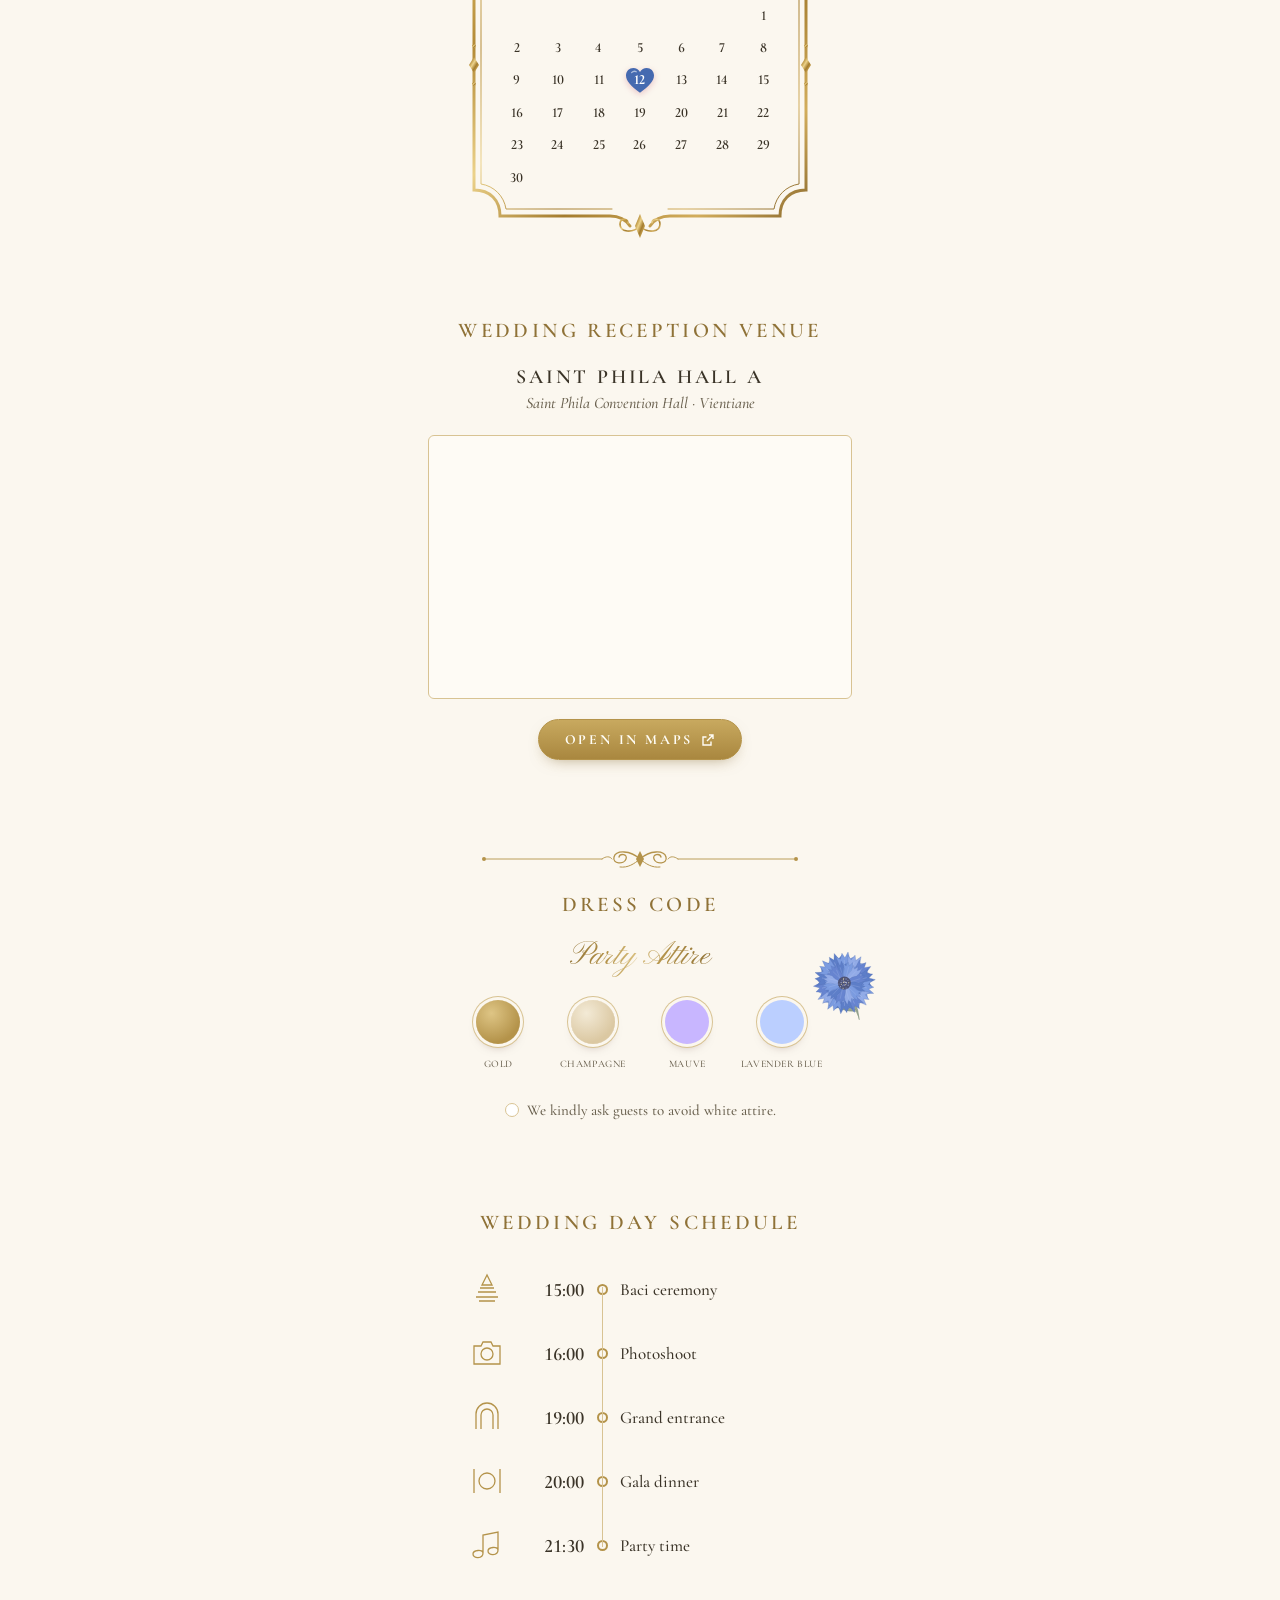
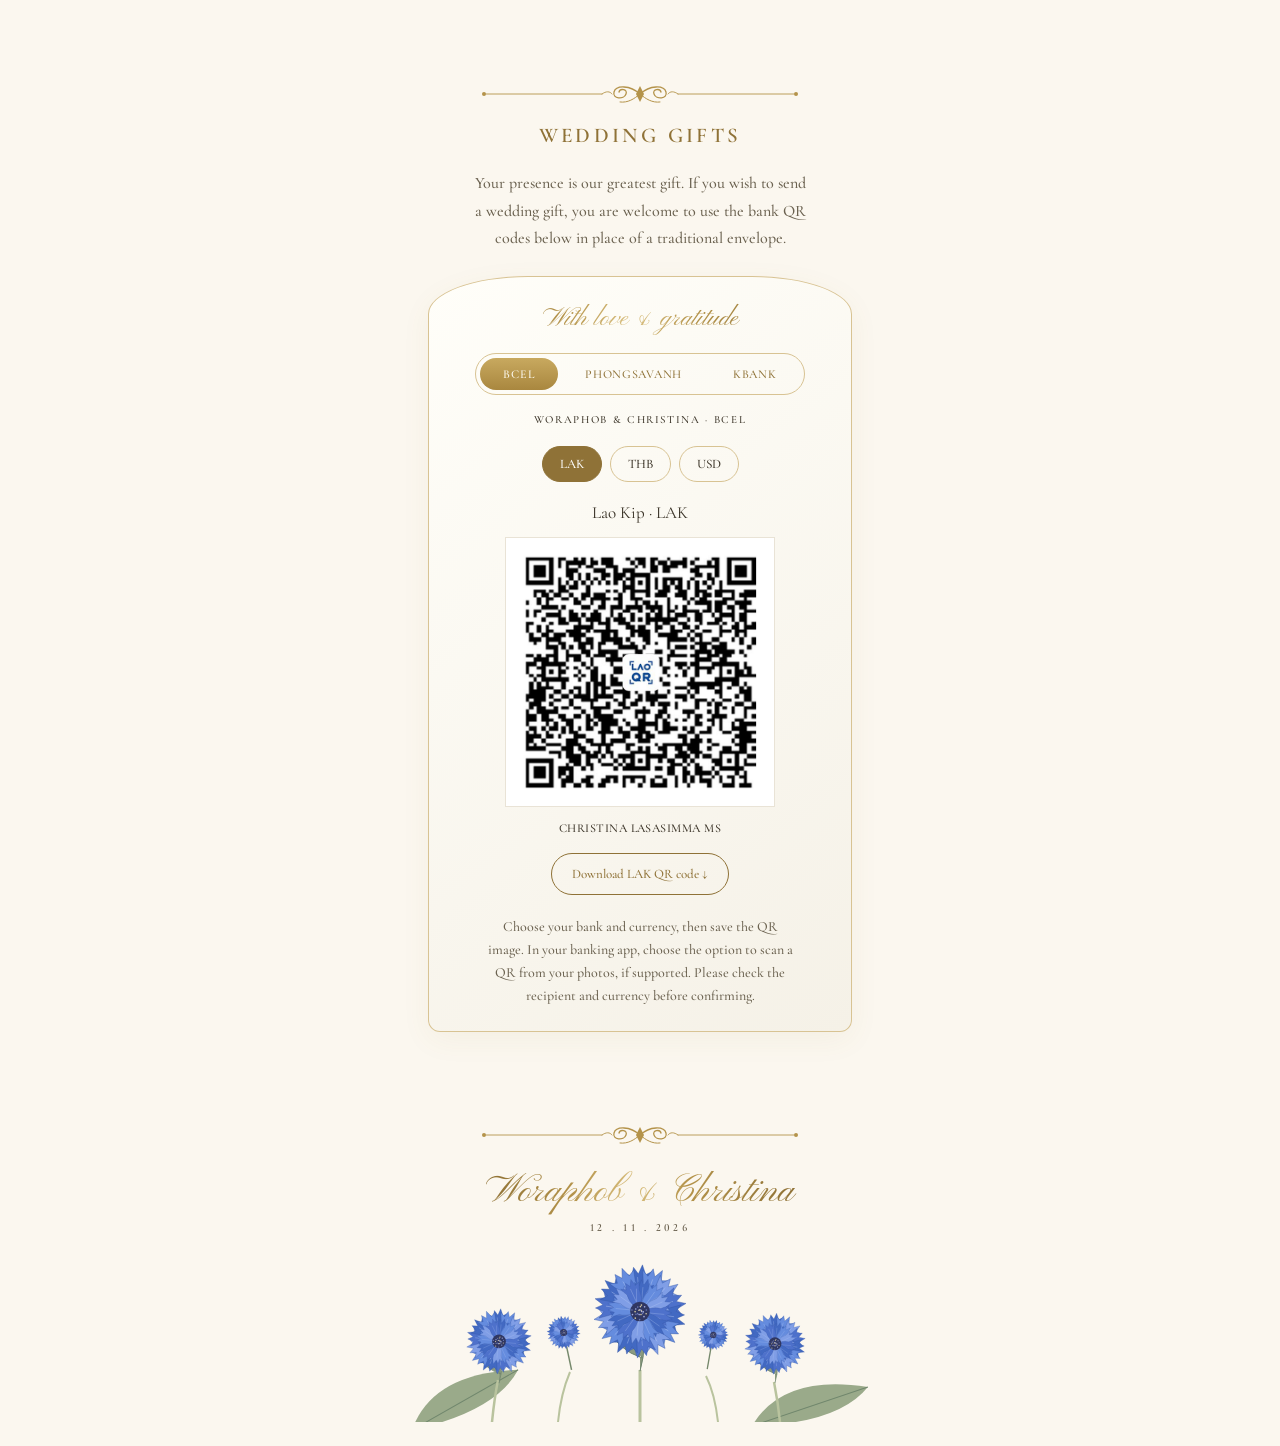
==== commit 5e16e95e: "Add Phongsavanh and KBank gift QR codes, photo gallery - Bank selector (BCEL, Phongsavanh, KBank) ab" ====
--- a/invitation.html
+++ b/invitation.html
@@ -77,6 +77,7 @@
       padding: calc(40px + env(safe-area-inset-top, 0px)) 20px calc(24px + env(safe-area-inset-bottom, 0px));
       text-align: center;
       overflow: hidden;
+      overflow: clip;   /* clip, not scroll: focus/anchors must not shift the card sideways */
     }
 
     section {
@@ -380,7 +381,7 @@
      4. PHOTO GALLERY
      ========================================================= */
     .gallery {
-      --sw: min(60vw, 270px);
+      --sw: min(82vw, 380px);
       margin: 0 -20px;
     }
 
@@ -407,7 +408,7 @@
 
     .g-photo {
       position: relative;
-      aspect-ratio: 3 / 4;
+      aspect-ratio: 3 / 2;
       border-radius: 10px;
       overflow: hidden;
       background: linear-gradient(160deg, #f7ece6 0%, #efe2cf 55%, #e8d7c1 100%);
@@ -456,7 +457,7 @@
       font-weight: 600;
       letter-spacing: 0.18em;
       color: var(--ink-soft);
-      font-variant-numeric: tabular-nums;
+      font-variant-numeric: tabular-nums lining-nums;
     }
 
     .g-btn {
@@ -930,8 +931,14 @@
     .gift-currencies a { padding:9px 17px; border:1px solid var(--gold-light); border-radius:24px; color:var(--ink); text-decoration:none; font-size:13px; }
     .gift-currencies a[aria-current="true"] { background:var(--gold-dark); color:white; border-color:var(--gold-dark); }
     .gift-panel[hidden] { display:none; }
+    .gift-banks { display:flex; gap:4px; max-width:330px; margin:16px auto 18px; padding:4px; border:1px solid var(--gold-light); border-radius:30px; }
+    .gift-banks a { flex:1 1 auto; padding:9px 10px; border-radius:24px; color:var(--gold-dark); text-decoration:none; font-size:12px; letter-spacing:.06em; text-transform:uppercase; white-space:nowrap; }
+    .gift-banks a[aria-current="true"] { background:linear-gradient(180deg,#c8a95f,#a9873f); color:#fffdf6; }
+    .gift-banks a:focus-visible { outline:2px solid var(--gold-dark); outline-offset:3px; }
+    .gift-bank[hidden] { display:none; }
+    .bank-note { margin:-14px 0 18px; font-size:14px; font-style:italic; color:var(--ink-soft); }
     .gift-panel h4 { margin:0 0 14px; font-size:17px; font-weight:normal; }
-    .bank-code { display:block; width:100%; max-width:270px; aspect-ratio:1; margin:0 auto; background:white; border:1px solid #e9e3d6; }
+    .bank-code { display:block; width:100%; max-width:270px; height:auto; aspect-ratio:1; margin:0 auto; background:white; border:1px solid #e9e3d6; }
     .gift-recipient { margin:14px 0 18px; font-size:12px; letter-spacing:.04em; }
     .qr-download { display:inline-block; border:1px solid var(--gold-dark); border-radius:24px; padding:12px 20px; color:var(--gold-dark); text-decoration:none; font-size:13px; }
     .qr-download:hover { background:#eee6d5; }
@@ -1144,7 +1151,7 @@
               <path d="M9 2 L4 7 L9 12" />
             </svg>
           </button>
-          <span class="g-count" id="gCount" aria-live="polite">1 / 10</span>
+          <span class="g-count" id="gCount" aria-live="polite">1 / 3</span>
           <button class="g-btn" id="gNext" type="button" aria-label="Next photo">
             <svg viewBox="0 0 14 14" fill="none" stroke="currentColor" stroke-width="1.5">
               <path d="M5 2 L10 7 L5 12" />
@@ -1284,35 +1291,65 @@
       <p class="gift-intro">Your presence is our greatest gift. If you wish to send a wedding gift, you are welcome to use the bank QR codes below in place of a traditional envelope.</p>
       <div class="gift-card">
         <h3 class="script">With love &amp; gratitude</h3>
-        <p class="bank-label">WORAPHOB &amp; CHRISTINA · BCEL</p>
-        <nav class="gift-currencies" aria-label="Choose gift currency">
-          <a href="#gift-lak">LAK</a><a href="#gift-thb">THB</a><a href="#gift-usd">USD</a>
+        <nav class="gift-banks" aria-label="Choose bank">
+          <a href="#gift-bcel-lak" data-bank="bcel">BCEL</a><a href="#gift-psv-lak" data-bank="psv">Phongsavanh</a><a href="#gift-kbank-thb" data-bank="kbank">KBank</a>
         </nav>
-        <div class="gift-panel" id="gift-lak">
-          <h4>Lao Kip · LAK</h4>
-          <svg class="bank-code" viewBox="395 1128 500 500" role="img" aria-label="BCEL LAK gift QR code for Christina Lasasimma">
-            <image href="images/bank-qr/lak.jpeg" width="1290" height="2796" />
-          </svg>
-          <p class="gift-recipient">CHRISTINA LASASIMMA MS</p>
-          <a class="qr-download" href="images/bank-qr/lak.jpeg" download="Woraphob-Christina-BCEL-LAK.jpeg">Download LAK QR code ↓</a>
+        <div class="gift-bank" id="bank-bcel">
+          <p class="bank-label">WORAPHOB &amp; CHRISTINA · BCEL</p>
+          <nav class="gift-currencies" aria-label="Choose gift currency"><a href="#gift-bcel-lak">LAK</a><a href="#gift-bcel-thb">THB</a><a href="#gift-bcel-usd">USD</a></nav>
+          <div class="gift-panel" id="gift-bcel-lak">
+            <h4>Lao Kip · LAK</h4>
+            <img class="bank-code" src="images/bank-qr/bcel-lak.png" width="600" height="600" loading="lazy" alt="BCEL LAK gift QR code for Christina Lasasimma">
+            <p class="gift-recipient">CHRISTINA LASASIMMA MS</p>
+            <a class="qr-download" href="images/bank-qr/wedding-gift-bcel-lak.png" download="Woraphob-Christina-BCEL-LAK.png">Download LAK QR code ↓</a>
+          </div>
+          <div class="gift-panel" id="gift-bcel-thb">
+            <h4>Thai Baht · THB</h4>
+            <img class="bank-code" src="images/bank-qr/bcel-thb.png" width="600" height="600" loading="lazy" alt="BCEL THB gift QR code for Christina Lasasimma">
+            <p class="gift-recipient">CHRISTINA LASASIMMA MS</p>
+            <a class="qr-download" href="images/bank-qr/wedding-gift-bcel-thb.png" download="Woraphob-Christina-BCEL-THB.png">Download THB QR code ↓</a>
+          </div>
+          <div class="gift-panel" id="gift-bcel-usd">
+            <h4>US Dollar · USD</h4>
+            <img class="bank-code" src="images/bank-qr/bcel-usd.png" width="600" height="600" loading="lazy" alt="BCEL USD gift QR code for Christina Lasasimma">
+            <p class="gift-recipient">CHRISTINA LASASIMMA MS</p>
+            <a class="qr-download" href="images/bank-qr/wedding-gift-bcel-usd.png" download="Woraphob-Christina-BCEL-USD.png">Download USD QR code ↓</a>
+          </div>
         </div>
-        <div class="gift-panel" id="gift-thb">
-          <h4>Thai Baht · THB</h4>
-          <svg class="bank-code" viewBox="395 1128 500 500" role="img" aria-label="BCEL THB gift QR code for Christina Lasasimma">
-            <image href="images/bank-qr/thb.jpeg" width="1290" height="2796" />
-          </svg>
-          <p class="gift-recipient">CHRISTINA LASASIMMA MS</p>
-          <a class="qr-download" href="images/bank-qr/thb.jpeg" download="Woraphob-Christina-BCEL-THB.jpeg">Download THB QR code ↓</a>
+        <div class="gift-bank" id="bank-psv">
+          <p class="bank-label">WORAPHOB &amp; CHRISTINA · PHONGSAVANH</p>
+          <nav class="gift-currencies" aria-label="Choose gift currency"><a href="#gift-psv-lak">LAK</a><a href="#gift-psv-thb">THB</a><a href="#gift-psv-usd">USD</a></nav>
+          <div class="gift-panel" id="gift-psv-lak">
+            <h4>Lao Kip · LAK</h4>
+            <img class="bank-code" src="images/bank-qr/psv-lak.png" width="600" height="600" loading="lazy" alt="Phongsavanh Bank LAK gift QR code for Christina Lasasimma">
+            <p class="gift-recipient">CHRISTINA LASASIMMA</p>
+            <a class="qr-download" href="images/bank-qr/wedding-gift-psv-lak.png" download="Woraphob-Christina-Phongsavanh-LAK.png">Download LAK QR code ↓</a>
+          </div>
+          <div class="gift-panel" id="gift-psv-thb">
+            <h4>Thai Baht · THB</h4>
+            <img class="bank-code" src="images/bank-qr/psv-thb.png" width="600" height="600" loading="lazy" alt="Phongsavanh Bank THB gift QR code for Christina Lasasimma">
+            <p class="gift-recipient">CHRISTINA LASASIMMA</p>
+            <a class="qr-download" href="images/bank-qr/wedding-gift-psv-thb.png" download="Woraphob-Christina-Phongsavanh-THB.png">Download THB QR code ↓</a>
+          </div>
+          <div class="gift-panel" id="gift-psv-usd">
+            <h4>US Dollar · USD</h4>
+            <img class="bank-code" src="images/bank-qr/psv-usd.png" width="600" height="600" loading="lazy" alt="Phongsavanh Bank USD gift QR code for Christina Lasasimma">
+            <p class="gift-recipient">CHRISTINA LASASIMMA</p>
+            <a class="qr-download" href="images/bank-qr/wedding-gift-psv-usd.png" download="Woraphob-Christina-Phongsavanh-USD.png">Download USD QR code ↓</a>
+          </div>
         </div>
-        <div class="gift-panel" id="gift-usd">
-          <h4>US Dollar · USD</h4>
-          <svg class="bank-code" viewBox="395 1128 500 500" role="img" aria-label="BCEL USD gift QR code for Christina Lasasimma">
-            <image href="images/bank-qr/usd.jpeg" width="1290" height="2796" />
-          </svg>
-          <p class="gift-recipient">CHRISTINA LASASIMMA MS</p>
-          <a class="qr-download" href="images/bank-qr/usd.jpeg" download="Woraphob-Christina-BCEL-USD.jpeg">Download USD QR code ↓</a>
+        <div class="gift-bank" id="bank-kbank">
+          <p class="bank-label">WORAPHOB &amp; CHRISTINA · KASIKORNBANK</p>
+          <p class="bank-note">For transfers from Thailand (PromptPay)</p>
+          <nav class="gift-currencies" aria-label="Choose gift currency"><a href="#gift-kbank-thb">THB</a></nav>
+          <div class="gift-panel" id="gift-kbank-thb">
+            <h4>Thai Baht · THB</h4>
+            <img class="bank-code" src="images/bank-qr/kbank-thb.png" width="600" height="600" loading="lazy" alt="KASIKORNBANK THB gift QR code for Christina Lasasimma">
+            <p class="gift-recipient">MS. CHRISTINA LASASIMMA</p>
+            <a class="qr-download" href="images/bank-qr/wedding-gift-kbank-thb.png" download="Woraphob-Christina-KBank-THB.png">Download THB QR code ↓</a>
+          </div>
         </div>
-        <p class="gift-help">Choose your currency and save the QR image. In your banking app, choose the option to scan a QR from your photos, if supported. Please check the recipient and currency before confirming.</p>
+        <p class="gift-help">Choose your bank and currency, then save the QR image. In your banking app, choose the option to scan a QR from your photos, if supported. Please check the recipient and currency before confirming.</p>
       </div>
     </section>
 
@@ -1342,18 +1379,24 @@
   </main>
 
   <script>
-    /* Currency links remain usable without JavaScript; enhance to one panel at a time. */
+    /* Bank and currency links remain usable without JavaScript; enhance to one bank and one panel at a time. */
     (function () {
+      var banks = Array.from(document.querySelectorAll('.gift-bank'));
+      var bankLinks = Array.from(document.querySelectorAll('.gift-banks a'));
       var links = Array.from(document.querySelectorAll('.gift-currencies a'));
       var panels = Array.from(document.querySelectorAll('.gift-panel'));
       function select(id) {
-        panels.forEach(function (panel) { panel.hidden = panel.id !== id; });
+        var panel = document.getElementById(id);
+        var bank = panel.closest('.gift-bank');
+        banks.forEach(function (b) { b.hidden = b !== bank; });
+        panels.forEach(function (p) { p.hidden = p !== panel; });
+        bankLinks.forEach(function (link) { link.setAttribute('aria-current', String('bank-' + link.dataset.bank === bank.id)); });
         links.forEach(function (link) { link.setAttribute('aria-current', String(link.hash === '#' + id)); });
       }
-      links.forEach(function (link) {
+      links.concat(bankLinks).forEach(function (link) {
         link.addEventListener('click', function (event) { event.preventDefault(); select(link.hash.slice(1)); });
       });
-      select(panels.some(function (panel) { return '#' + panel.id === location.hash; }) ? location.hash.slice(1) : 'gift-lak');
+      select(panels.some(function (panel) { return '#' + panel.id === location.hash; }) ? location.hash.slice(1) : 'gift-bcel-lak');
     })();
 
     /* ---------- Countdown: 12 Nov 2026, 15:00 in Vientiane (UTC+7) ---------- */
@@ -1393,10 +1436,10 @@
     })();
 
     /* ---------- Photo gallery ----------
-       Drop photos into images/ as gallery-01.jpg … gallery-10.jpg.
+       Photos live in images/ as gallery-01.jpg, gallery-02.jpg, … — raise TOTAL when adding more.
        Missing files show a placeholder instead. */
     (function () {
-      var TOTAL = 10;
+      var TOTAL = 3;
       var track = document.getElementById('gTrack');
       var count = document.getElementById('gCount');
       var html = '';
